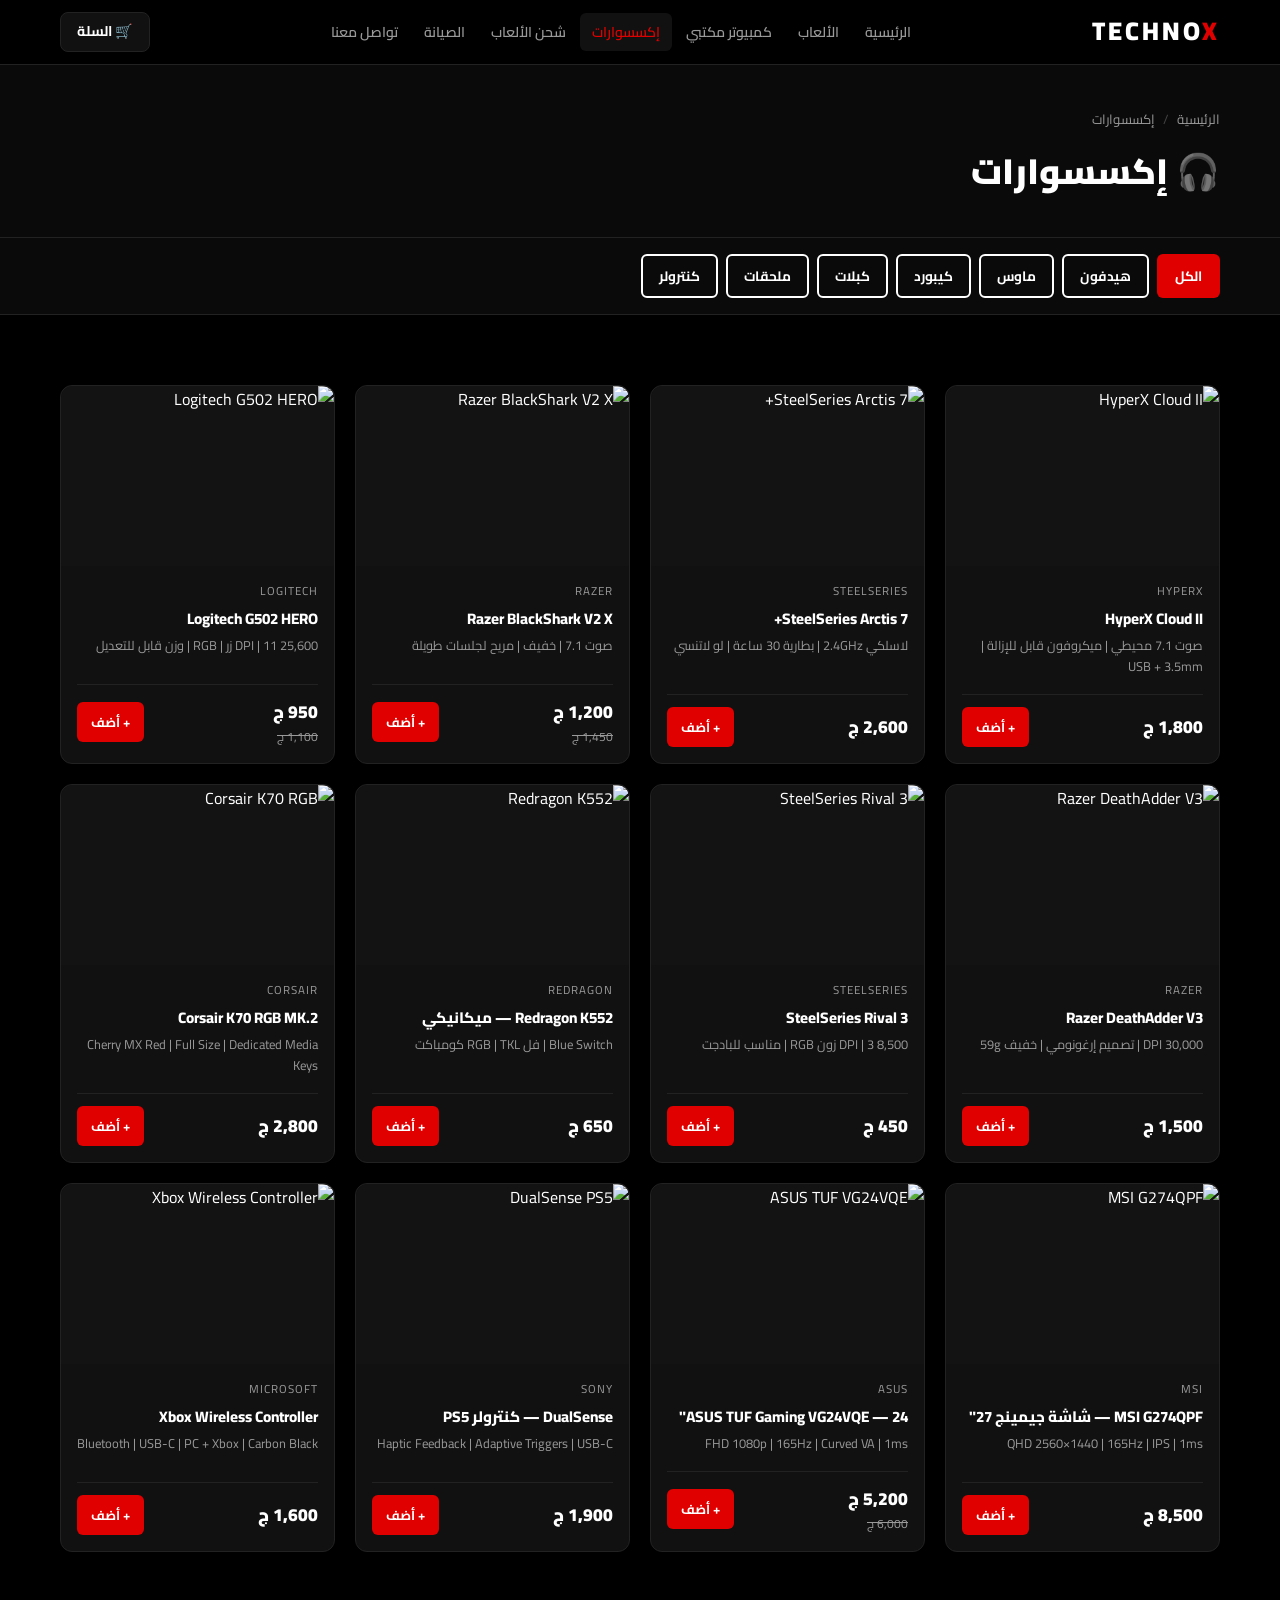
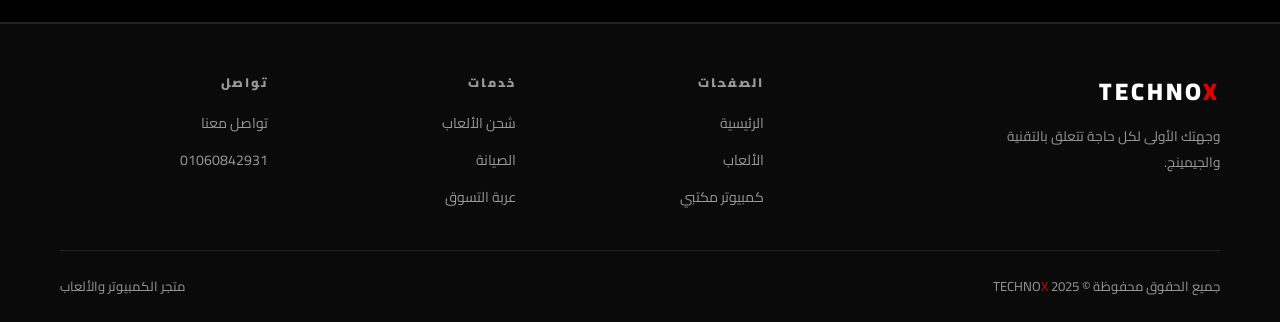
==== accessories.html @ 7b94ee94 "v3" ====
<!DOCTYPE html>
<html lang="ar" dir="rtl">
<head>
  <meta charset="UTF-8" />
  <meta name="viewport" content="width=device-width, initial-scale=1.0" />
  <title>TechnoX | إكسسوارات</title>
  <link href="https://fonts.googleapis.com/css2?family=Cairo:wght@400;600;700;900&display=swap" rel="stylesheet" />
  <link rel="stylesheet" href="css/style.css" />
</head>
<body>

<nav class="navbar">
  <div class="container nav-inner">
    <a href="index.html" class="logo">TECHNO<span class="x">X</span></a>
    <ul class="nav-links">
      <li><a href="index.html">الرئيسية</a></li>
      <li><a href="games.html">الألعاب</a></li>
      <li><a href="desktops.html">كمبيوتر مكتبي</a></li>
      <li><a href="accessories.html" class="active">إكسسوارات</a></li>
      <li><a href="game-topup.html">شحن الألعاب</a></li>
      <li><a href="services.html">الصيانة</a></li>
      <li><a href="contact.html">تواصل معنا</a></li>
    </ul>
    <div class="nav-right">
      <a href="cart.html" class="nav-cart">🛒 السلة<span class="cart-badge">0</span></a>
    </div>
  </div>
</nav>

<main>
  <div class="page-header">
    <div class="container">
      <div class="breadcrumb"><a href="index.html">الرئيسية</a><span class="sep">/</span><span>إكسسوارات</span></div>
      <h1 class="page-title">🎧 إكسسوارات</h1>
    </div>
  </div>

  <div style="background:var(--dark);border-bottom:1px solid var(--border);padding:16px 0">
    <div class="container" style="display:flex;gap:8px;flex-wrap:wrap">
      <button class="btn btn-red btn-sm filter-btn" onclick="filterAcc('all',this)">الكل</button>
      <button class="btn btn-outline btn-sm filter-btn" onclick="filterAcc('headset',this)">هيدفون</button>
      <button class="btn btn-outline btn-sm filter-btn" onclick="filterAcc('mouse',this)">ماوس</button>
      <button class="btn btn-outline btn-sm filter-btn" onclick="filterAcc('keyboard',this)">كيبورد</button>
            <button class="btn btn-outline btn-sm filter-btn" onclick="filterAcc('cables',this)">كبلات</button>
                  <button class="btn btn-outline btn-sm filter-btn" onclick="filterAcc('extensions',this)">ملحقات</button>
      <button class="btn btn-outline btn-sm filter-btn" onclick="filterAcc('controller',this)">كنترولر</button>
    </div>
  </div>

  <section class="section">
    <div class="container">
      <div class="products-grid" id="accGrid">

        <!-- ══ هيدفون ══ -->
        <div class="product-card" data-cat="headset">
          <div class="product-thumb">
            <img src="https://images.unsplash.com/photo-1618366712010-f4ae9c647dcb?w=640&q=80&fit=crop&crop=center"
                 alt="HyperX Cloud II" loading="lazy" />
          </div>
          <div class="product-body">
            <div class="product-brand">HyperX</div>
            <div class="product-name">HyperX Cloud II</div>
            <div class="product-specs">صوت 7.1 محيطي | ميكروفون قابل للإزالة | USB + 3.5mm</div>
            <div class="product-footer">
              <div><div class="product-price">1,800 ج</div></div>
              <button class="btn-add" onclick="addToCart('hx-cloud2','HyperX Cloud II',1800,'🎧')">+ أضف</button>
            </div>
          </div>
        </div>

        <div class="product-card" data-cat="headset">
          <div class="product-thumb">
            <img src="https://images.unsplash.com/photo-1583394838336-acd977736f90?w=640&q=80&fit=crop&crop=center"
                 alt="SteelSeries Arctis 7+" loading="lazy" />
          </div>
          <div class="product-body">
            <div class="product-brand">SteelSeries</div>
            <div class="product-name">SteelSeries Arctis 7+</div>
            <div class="product-specs">لاسلكي 2.4GHz | بطارية 30 ساعة | لو لاتنسي</div>
            <div class="product-footer">
              <div><div class="product-price">2,600 ج</div></div>
              <button class="btn-add" onclick="addToCart('arctis7','Arctis 7+',2600,'🎧')">+ أضف</button>
            </div>
          </div>
        </div>

        <div class="product-card" data-cat="headset">
          <div class="product-thumb">
            <img src="https://images.unsplash.com/photo-1524678714210-9917a6c619c2?w=640&q=80&fit=crop&crop=center"
                 alt="Razer BlackShark V2 X" loading="lazy" />
          </div>
          <div class="product-body">
            <div class="product-brand">Razer</div>
            <div class="product-name">Razer BlackShark V2 X</div>
            <div class="product-specs">صوت 7.1 | خفيف | مريح لجلسات طويلة</div>
            <div class="product-footer">
              <div><div class="product-price">1,200 ج</div><div class="product-old">1,450 ج</div></div>
              <button class="btn-add" onclick="addToCart('blackshark','BlackShark V2 X',1200,'🎧')">+ أضف</button>
            </div>
          </div>
        </div>

        <!-- ══ ماوس ══ -->
        <div class="product-card" data-cat="mouse">
          <div class="product-thumb">
            <img src="https://images.unsplash.com/photo-1527864550417-7fd91fc51a46?w=640&q=80&fit=crop&crop=center"
                 alt="Logitech G502 HERO" loading="lazy" />
          </div>
          <div class="product-body">
            <div class="product-brand">Logitech</div>
            <div class="product-name">Logitech G502 HERO</div>
            <div class="product-specs">25,600 DPI | 11 زر | RGB | وزن قابل للتعديل</div>
            <div class="product-footer">
              <div><div class="product-price">950 ج</div><div class="product-old">1,100 ج</div></div>
              <button class="btn-add" onclick="addToCart('g502','Logitech G502 HERO',950,'🖱️')">+ أضف</button>
            </div>
          </div>
        </div>

        <div class="product-card" data-cat="mouse">
          <div class="product-thumb">
            <img src="https://images.unsplash.com/photo-1615663245857-ac93bb7c39e7?w=640&q=80&fit=crop&crop=center"
                 alt="Razer DeathAdder V3" loading="lazy" />
          </div>
          <div class="product-body">
            <div class="product-brand">Razer</div>
            <div class="product-name">Razer DeathAdder V3</div>
            <div class="product-specs">30,000 DPI | تصميم إرغونومي | خفيف 59g</div>
            <div class="product-footer">
              <div><div class="product-price">1,500 ج</div></div>
              <button class="btn-add" onclick="addToCart('deathadder','DeathAdder V3',1500,'🖱️')">+ أضف</button>
            </div>
          </div>
        </div>

        <div class="product-card" data-cat="mouse">
          <div class="product-thumb">
            <img src="https://images.unsplash.com/photo-1605822030271-fd09e81de9e6?w=640&q=80&fit=crop&crop=center"
                 alt="SteelSeries Rival 3" loading="lazy" />
          </div>
          <div class="product-body">
            <div class="product-brand">SteelSeries</div>
            <div class="product-name">SteelSeries Rival 3</div>
            <div class="product-specs">8,500 DPI | 3 زون RGB | مناسب للبادجت</div>
            <div class="product-footer">
              <div><div class="product-price">450 ج</div></div>
              <button class="btn-add" onclick="addToCart('rival3','Rival 3',450,'🖱️')">+ أضف</button>
            </div>
          </div>
        </div>

        <!-- ══ كيبورد ══ -->
        <div class="product-card" data-cat="keyboard">
          <div class="product-thumb">
            <img src="https://images.unsplash.com/photo-1595225476474-87563907ef90?w=640&q=80&fit=crop&crop=center"
                 alt="Redragon K552" loading="lazy" />
          </div>
          <div class="product-body">
            <div class="product-brand">Redragon</div>
            <div class="product-name">Redragon K552 — ميكانيكي</div>
            <div class="product-specs">Blue Switch | فل RGB | TKL كومباكت</div>
            <div class="product-footer">
              <div><div class="product-price">650 ج</div></div>
              <button class="btn-add" onclick="addToCart('k552','Redragon K552',650,'⌨️')">+ أضف</button>
            </div>
          </div>
        </div>

        <div class="product-card" data-cat="keyboard">
          <div class="product-thumb">
            <img src="https://images.unsplash.com/photo-1561154464-82e9adf32764?w=640&q=80&fit=crop&crop=center"
                 alt="Corsair K70 RGB" loading="lazy" />
          </div>
          <div class="product-body">
            <div class="product-brand">Corsair</div>
            <div class="product-name">Corsair K70 RGB MK.2</div>
            <div class="product-specs">Cherry MX Red | Full Size | Dedicated Media Keys</div>
            <div class="product-footer">
              <div><div class="product-price">2,800 ج</div></div>
              <button class="btn-add" onclick="addToCart('k70','Corsair K70 RGB',2800,'⌨️')">+ أضف</button>
            </div>
          </div>
        </div>

        <!-- ══ شاشة ══ -->
        <div class="product-card" data-cat="monitor">
          <div class="product-thumb">
            <img src="https://images.unsplash.com/photo-1527443224154-c4a3942d3acf?w=640&q=80&fit=crop&crop=center"
                 alt="MSI G274QPF" loading="lazy" />
          </div>
          <div class="product-body">
            <div class="product-brand">MSI</div>
            <div class="product-name">MSI G274QPF — شاشة جيمينج 27"</div>
            <div class="product-specs">QHD 2560×1440 | 165Hz | IPS | 1ms</div>
            <div class="product-footer">
              <div><div class="product-price">8,500 ج</div></div>
              <button class="btn-add" onclick="addToCart('msi-g274','MSI G274QPF',8500,'🖥️')">+ أضف</button>
            </div>
          </div>
        </div>

        <div class="product-card" data-cat="monitor">
          <div class="product-thumb">
            <img src="https://images.unsplash.com/photo-1578020190125-f4f7c18bc9cb?w=640&q=80&fit=crop&crop=center"
                 alt="ASUS TUF VG24VQE" loading="lazy" />
          </div>
          <div class="product-body">
            <div class="product-brand">ASUS</div>
            <div class="product-name">ASUS TUF Gaming VG24VQE — 24"</div>
            <div class="product-specs">FHD 1080p | 165Hz | Curved VA | 1ms</div>
            <div class="product-footer">
              <div><div class="product-price">5,200 ج</div><div class="product-old">6,000 ج</div></div>
              <button class="btn-add" onclick="addToCart('asus-vg24','ASUS TUF VG24VQE',5200,'🖥️')">+ أضف</button>
            </div>
          </div>
        </div>

        <!-- ══ كنترولر ══ -->
        <div class="product-card" data-cat="controller">
          <div class="product-thumb">
            <img src="https://images.unsplash.com/photo-1606813907291-d86efa9b94db?w=640&q=80&fit=crop&crop=center"
                 alt="DualSense PS5" loading="lazy" />
          </div>
          <div class="product-body">
            <div class="product-brand">Sony</div>
            <div class="product-name">DualSense — كنترولر PS5</div>
            <div class="product-specs">Haptic Feedback | Adaptive Triggers | USB-C</div>
            <div class="product-footer">
              <div><div class="product-price">1,900 ج</div></div>
              <button class="btn-add" onclick="addToCart('dualsense','DualSense PS5',1900,'🎮')">+ أضف</button>
            </div>
          </div>
        </div>

        <div class="product-card" data-cat="controller">
          <div class="product-thumb">
            <img src="https://images.unsplash.com/photo-1612287230202-1ff1d85d1bdf?w=640&q=80&fit=crop&crop=center"
                 alt="Xbox Wireless Controller" loading="lazy" />
          </div>
          <div class="product-body">
            <div class="product-brand">Microsoft</div>
            <div class="product-name">Xbox Wireless Controller</div>
            <div class="product-specs">Bluetooth | USB-C | PC + Xbox | Carbon Black</div>
            <div class="product-footer">
              <div><div class="product-price">1,600 ج</div></div>
              <button class="btn-add" onclick="addToCart('xbox-ctrl','Xbox Wireless Controller',1600,'🕹️')">+ أضف</button>
            </div>
          </div>
        </div>

      </div>
    </div>
  </section>
</main>

<footer>
  <div class="container">
    <div class="footer-grid">
      <div><div class="footer-logo">TECHNO<span class="x">X</span></div><p class="footer-desc">وجهتك الأولى لكل حاجة تتعلق بالتقنية والجيمينج.</p></div>
      <div><div class="footer-heading">الصفحات</div><ul class="footer-links"><li><a href="index.html">الرئيسية</a></li><li><a href="games.html">الألعاب</a></li><li><a href="desktops.html">كمبيوتر مكتبي</a></li></ul></div>
      <div><div class="footer-heading">خدمات</div><ul class="footer-links"><li><a href="game-topup.html">شحن الألعاب</a></li><li><a href="services.html">الصيانة</a></li><li><a href="cart.html">عربة التسوق</a></li></ul></div>
      <div><div class="footer-heading">تواصل</div><ul class="footer-links"><li><a href="contact.html">تواصل معنا</a></li><li><a href="tel:01060842931">01060842931</a></li></ul></div>
    </div>
    <div class="footer-bottom"><span>جميع الحقوق محفوظة &copy; 2025 TECHNO<span class="x">X</span></span><span>متجر الكمبيوتر والألعاب</span></div>
  </div>
</footer>

<script src="js/cart.js"></script>
<script>
function filterAcc(cat, btn) {
  document.querySelectorAll('.filter-btn').forEach(b => { b.classList.remove('btn-red'); b.classList.add('btn-outline'); });
  btn.classList.remove('btn-outline'); btn.classList.add('btn-red');
  document.querySelectorAll('#accGrid .product-card').forEach(card => {
    card.style.display = (cat === 'all' || card.dataset.cat === cat) ? '' : 'none';
  });
}
</script>
</body>
</html>
---- css/style.css ----
/* =====================================================
   TechnoX — Shared Stylesheet
===================================================== */

*, *::before, *::after { box-sizing: border-box; margin: 0; padding: 0; }

:root {
  --black:     #000000;
  --dark:      #0a0a0a;
  --card:      #111111;
  --card2:     #161616;
  --border:    #222222;
  --white:     #ffffff;
  --gray:      #999999;
  --light:     #cccccc;
  --red:       #e00000;
  --red-dark:  #3a0000;
  --red-hover: #ff1a1a;
}

html { scroll-behavior: smooth; }

body {
  background: var(--black);
  color: var(--white);
  font-family: 'Cairo', sans-serif;
  font-size: 16px;
  line-height: 1.7;
  min-height: 100vh;
  display: flex;
  flex-direction: column;
}

a { color: inherit; text-decoration: none; transition: color .2s; }
ul { list-style: none; }
img { max-width: 100%; display: block; }
main { flex: 1; }

/* ── Layout ── */
.container   { max-width: 1200px; margin: 0 auto; padding: 0 20px; }
.section     { padding: 70px 0; border-bottom: 1px solid var(--border); }
.section-title { font-size: 2rem; font-weight: 900; margin-bottom: 8px; }
.section-sub   { color: var(--gray); font-size: .95rem; margin-bottom: 40px; }
.red  { color: var(--red); }
.gray { color: var(--gray); }

/* ── Buttons ── */
.btn {
  display: inline-flex; align-items: center; gap: 8px;
  padding: 11px 26px; border-radius: 6px;
  font-family: 'Cairo', sans-serif; font-size: .95rem; font-weight: 700;
  cursor: pointer; border: 2px solid transparent; transition: all .2s;
}
.btn-red     { background: var(--red); color: var(--white); }
.btn-red:hover { background: var(--red-hover); }
.btn-outline { background: transparent; color: var(--white); border-color: var(--white); }
.btn-outline:hover { background: var(--white); color: var(--black); }
.btn-ghost   { background: transparent; color: var(--red); border-color: var(--red); }
.btn-ghost:hover { background: var(--red-dark); }
.btn-sm      { padding: 7px 16px; font-size: .85rem; }
.btn-block   { width: 100%; justify-content: center; }

/* ══════════════════════════════
   NAVBAR
══════════════════════════════ */
.navbar {
  position: sticky; top: 0; z-index: 200;
  background: rgba(0,0,0,.97);
  border-bottom: 1px solid var(--border);
  backdrop-filter: blur(12px);
}
.nav-inner {
  display: flex; align-items: center;
  justify-content: space-between; height: 64px;
}
.logo { font-size: 1.6rem; font-weight: 900; letter-spacing: 3px; text-transform: uppercase; }
.logo .x { color: var(--red); }

.nav-links { display: flex; gap: 2px; }
.nav-links a {
  color: var(--gray); font-weight: 600; font-size: .88rem;
  padding: 6px 12px; border-radius: 6px; transition: all .2s; white-space: nowrap;
}
.nav-links a:hover { color: var(--white); background: var(--card); }
.nav-links a.active { color: var(--red); background: var(--card); }

/* Cart icon */
.nav-cart {
  position: relative; display: flex; align-items: center; gap: 6px;
  background: var(--card); border: 1px solid var(--border);
  color: var(--white); padding: 7px 16px; border-radius: 8px;
  font-family: 'Cairo', sans-serif; font-weight: 700; font-size: .88rem;
  cursor: pointer; transition: border-color .2s; flex-shrink: 0;
}
.nav-cart:hover { border-color: var(--red); color: var(--red); }
.cart-badge {
  position: absolute; top: -8px; left: -8px;
  background: var(--red); color: var(--white);
  font-size: .65rem; font-weight: 900;
  width: 20px; height: 20px; border-radius: 50%;
  display: none; align-items: center; justify-content: center;
}
.nav-right { display: flex; align-items: center; gap: 10px; }

/* ══════════════════════════════
   HERO (index only)
══════════════════════════════ */
.hero {
  padding: 80px 0 60px;
  border-bottom: 1px solid var(--border);
  position: relative; overflow: hidden;
}
.hero::before {
  content: '';
  position: absolute; inset: 0;
  background: radial-gradient(ellipse 60% 80% at 80% 50%, rgba(224,0,0,.08) 0%, transparent 65%);
  pointer-events: none;
}
.hero-inner {
  display: flex; align-items: center;
  gap: 48px; position: relative;
}
.hero-content { flex: 1; min-width: 0; }
.hero-visual {
  flex: 0 0 440px; max-width: 440px;
  border-radius: 16px; overflow: hidden;
  border: 1px solid var(--border);
  box-shadow: 0 0 60px rgba(224,0,0,.15);
  position: relative;
}
.hero-visual img {
  width: 100%; height: 280px;
  object-fit: cover; display: block;
}
.hero-visual::after {
  content: '';
  position: absolute; inset: 0;
  background: linear-gradient(135deg, rgba(224,0,0,.1) 0%, transparent 60%);
  pointer-events: none;
}
@media(max-width:900px){
  .hero-inner { flex-direction: column; }
  .hero-visual { flex: none; max-width: 100%; width: 100%; }
}
.hero-badge {
  display: inline-flex; align-items: center; gap: 8px;
  background: var(--red-dark); border: 1px solid var(--red);
  color: var(--red); font-size: .82rem; font-weight: 800;
  padding: 5px 14px; border-radius: 50px; margin-bottom: 24px;
}
.hero-title {
  font-size: 3.4rem; font-weight: 900; line-height: 1.15;
  margin-bottom: 20px; letter-spacing: -1px;
}
.hero-desc {
  color: var(--light); font-size: 1.05rem;
  margin-bottom: 32px; max-width: 500px;
}
.hero-btns { display: flex; flex-wrap: wrap; gap: 12px; }
.hero-stats {
  display: flex; flex-wrap: wrap;
  margin-top: 52px; padding-top: 36px;
  border-top: 1px solid var(--border);
}
.stat { padding-left: 36px; margin-left: 36px; border-left: 1px solid var(--border); }
.stat:first-child { padding-left: 0; margin-left: 0; border-left: none; }
.stat-num   { font-size: 2.2rem; font-weight: 900; color: var(--red); line-height: 1; }
.stat-label { font-size: .78rem; color: var(--gray); margin-top: 4px; }

/* ══════════════════════════════
   PAGE HEADER (inner pages)
══════════════════════════════ */
.page-header {
  padding: 44px 0 36px;
  border-bottom: 1px solid var(--border);
  background: var(--dark);
}
.breadcrumb { display: flex; align-items: center; gap: 8px; font-size: .83rem; color: var(--gray); margin-bottom: 10px; }
.breadcrumb a:hover { color: var(--white); }
.breadcrumb .sep { color: #444; }
.page-title { font-size: 2.2rem; font-weight: 900; }
.page-header-row { display: flex; align-items: flex-end; justify-content: space-between; flex-wrap: wrap; gap: 12px; }

/* ══════════════════════════════
   CATEGORIES GRID (index)
══════════════════════════════ */
.cat-grid {
  display: grid;
  grid-template-columns: repeat(3, 1fr);
  gap: 16px;
}
.cat-card {
  background: var(--card); border: 1px solid var(--border);
  border-radius: 12px; padding: 24px 12px; text-align: center;
  display: flex; flex-direction: column; align-items: center; gap: 10px;
  transition: border-color .2s, transform .2s, background .2s;
}
.cat-card:hover { border-color: var(--red); transform: translateY(-3px); background: var(--card2); }
.cat-icon  { font-size: 2.2rem; }
.cat-name  { font-weight: 800; font-size: .9rem; }
.cat-count { font-size: .75rem; color: var(--gray); }

/* ══════════════════════════════
   PRODUCTS GRID
══════════════════════════════ */
.products-grid {
  display: grid;
  grid-template-columns: repeat(auto-fill, minmax(240px, 1fr));
  gap: 20px;
}
.product-card {
  background: var(--card); border: 1px solid var(--border);
  border-radius: 12px; overflow: hidden;
  display: flex; flex-direction: column;
  transition: border-color .2s, transform .2s;
}
.product-card:hover { border-color: #444; transform: translateY(-3px); }
.product-thumb {
  width: 100%; height: 180px;
  background: #131313; overflow: hidden;
  border-radius: 12px 12px 0 0;
}
.product-thumb img {
  width: 100%; height: 100%;
  object-fit: cover; display: block;
  transition: transform .35s ease;
}
.product-card:hover .product-thumb img { transform: scale(1.07); }
.product-body  { padding: 16px; display: flex; flex-direction: column; flex: 1; gap: 6px; }
.product-brand { font-size: .72rem; color: var(--gray); text-transform: uppercase; letter-spacing: 1px; }
.product-name  { font-weight: 800; font-size: .95rem; line-height: 1.4; }
.product-specs { font-size: .8rem; color: var(--gray); line-height: 1.6; flex: 1; }
.product-footer {
  display: flex; align-items: center; justify-content: space-between;
  margin-top: 12px; padding-top: 12px; border-top: 1px solid var(--border);
  gap: 8px;
}
.product-price { font-size: 1.1rem; font-weight: 900; }
.product-old   { font-size: .75rem; color: var(--gray); text-decoration: line-through; }
.badge { display: inline-block; font-size: .7rem; font-weight: 700; padding: 3px 10px; border-radius: 50px; }
.badge-in  { background:#0a2a0a; color:#4caf50; border:1px solid #1a4a1a; }
.badge-out { background:#2a0a0a; color:#f44336; border:1px solid #4a1a1a; }
.btn-add {
  background: var(--red); color: var(--white); border: none;
  padding: 8px 14px; border-radius: 6px;
  font-family: 'Cairo', sans-serif; font-weight: 700; font-size: .82rem;
  cursor: pointer; white-space: nowrap; transition: background .2s; flex-shrink: 0;
}
.btn-add:hover { background: var(--red-hover); }

/* ══════════════════════════════
   GAME TOP-UP
══════════════════════════════ */
.topup-grid { display: grid; grid-template-columns: repeat(auto-fill, minmax(230px, 1fr)); gap: 20px; }
.topup-card {
  background: var(--card); border: 1px solid var(--border);
  border-radius: 12px; padding: 26px 20px;
  display: flex; flex-direction: column; gap: 14px;
  transition: border-color .2s, transform .2s;
}
.topup-card:hover { border-color: var(--red); transform: translateY(-3px); }
.topup-logo { font-size: 2.6rem; line-height: 1; }
.topup-name { font-size: 1.1rem; font-weight: 900; }
.topup-desc { font-size: .83rem; color: var(--gray); flex: 1; }
.topup-chips { display: flex; flex-wrap: wrap; gap: 8px; }
.chip {
  background: #1a1a1a; border: 1px solid var(--border);
  border-radius: 6px; padding: 4px 12px;
  font-size: .8rem; font-weight: 700; cursor: pointer;
  transition: all .2s;
}
.chip:hover { border-color: var(--red); background: var(--red-dark); color: var(--red); }

/* ══════════════════════════════
   SERVICES
══════════════════════════════ */
.services-grid { display: grid; grid-template-columns: repeat(auto-fill, minmax(280px, 1fr)); gap: 20px; }
.service-card {
  background: var(--card); border: 1px solid var(--border);
  border-radius: 12px; padding: 28px;
  transition: border-color .2s, transform .2s;
}
.service-card:hover { border-color: #444; transform: translateY(-2px); }
.service-icon  { font-size: 2.2rem; margin-bottom: 16px; }
.service-name  { font-size: 1.1rem; font-weight: 900; margin-bottom: 8px; }
.service-desc  { font-size: .85rem; color: var(--gray); margin-bottom: 18px; line-height: 1.7; }
.service-meta  { display: flex; align-items: center; justify-content: space-between; }
.service-price { font-weight: 800; }
.service-dur   {
  background: #1a1a1a; border: 1px solid var(--border);
  color: var(--gray); font-size: .75rem; padding: 3px 10px; border-radius: 4px;
}

/* ══════════════════════════════
   CART PAGE
══════════════════════════════ */
.cart-layout { display: grid; grid-template-columns: 1fr 340px; gap: 28px; align-items: start; }
@media(max-width:900px) { .cart-layout { grid-template-columns: 1fr; } }

.cart-items { display: flex; flex-direction: column; gap: 12px; }
.cart-item {
  background: var(--card); border: 1px solid var(--border);
  border-radius: 12px; padding: 18px 20px;
  display: flex; align-items: center; gap: 16px;
}
.cart-item-emoji { font-size: 2.8rem; flex-shrink: 0; width: 60px; text-align: center; }
.cart-item-info  { flex: 1; min-width: 0; }
.cart-item-name  { font-weight: 800; font-size: .95rem; margin-bottom: 4px; }
.cart-item-price { color: var(--gray); font-size: .85rem; }
.cart-item-ctrl  { display: flex; align-items: center; gap: 8px; flex-shrink: 0; }
.qty-btn {
  background: #1a1a1a; border: 1px solid var(--border);
  color: var(--white); width: 32px; height: 32px;
  border-radius: 6px; font-size: 1rem; font-weight: 700;
  cursor: pointer; display: flex; align-items: center; justify-content: center;
  transition: border-color .2s;
}
.qty-btn:hover { border-color: var(--red); }
.qty-num { font-weight: 800; min-width: 24px; text-align: center; }
.cart-item-total { font-weight: 900; font-size: 1rem; flex-shrink: 0; min-width: 70px; text-align: left; }
.btn-remove {
  background: none; border: none; color: var(--gray);
  cursor: pointer; font-size: 1.2rem; padding: 4px; transition: color .2s;
}
.btn-remove:hover { color: var(--red); }

.cart-empty {
  text-align: center; padding: 80px 20px;
  color: var(--gray);
}
.cart-empty .empty-icon { font-size: 5rem; margin-bottom: 20px; }
.cart-empty h2 { font-size: 1.5rem; font-weight: 800; color: var(--white); margin-bottom: 10px; }

.cart-summary {
  background: var(--card); border: 1px solid var(--border);
  border-radius: 14px; padding: 28px; position: sticky; top: 80px;
}
.summary-title { font-size: 1.2rem; font-weight: 900; margin-bottom: 20px; padding-bottom: 16px; border-bottom: 1px solid var(--border); }
.summary-row { display: flex; justify-content: space-between; margin-bottom: 12px; font-size: .9rem; }
.summary-row.total { font-weight: 900; font-size: 1.1rem; padding-top: 14px; border-top: 1px solid var(--border); margin-top: 14px; }
.summary-row.total .val { color: var(--red); }

/* Checkout form inside cart */
.checkout-divider { margin: 24px 0; border: none; border-top: 1px solid var(--border); }

/* ══════════════════════════════
   FORM
══════════════════════════════ */
.form-box {
  background: var(--card); border: 1px solid var(--border);
  border-radius: 14px; padding: 36px;
  max-width: 680px; margin: 0 auto;
}
.form-box h3 { font-size: 1.4rem; font-weight: 900; margin-bottom: 26px; }
.form-row   { display: grid; grid-template-columns: 1fr 1fr; gap: 16px; }
.form-group { display: flex; flex-direction: column; gap: 7px; margin-bottom: 18px; }
.form-group label { font-size: .88rem; font-weight: 700; color: var(--light); }
.form-group input,
.form-group select,
.form-group textarea {
  background: var(--black); border: 1px solid var(--border);
  border-radius: 7px; color: var(--white);
  padding: 11px 14px; font-family: 'Cairo', sans-serif; font-size: .9rem;
  outline: none; width: 100%; transition: border-color .2s;
}
.form-group input:focus,
.form-group select:focus,
.form-group textarea:focus { border-color: var(--red); }
.form-group select option { background: var(--black); }
.form-group textarea { resize: vertical; min-height: 100px; }
.form-submit {
  width: 100%; background: var(--red); color: var(--white); border: none;
  border-radius: 8px; padding: 14px;
  font-family: 'Cairo', sans-serif; font-size: 1rem; font-weight: 800;
  cursor: pointer; transition: background .2s; margin-top: 4px;
}
.form-submit:hover { background: var(--red-hover); }

/* ══════════════════════════════
   CONTACT
══════════════════════════════ */
.contact-grid { display: grid; grid-template-columns: repeat(auto-fit, minmax(240px, 1fr)); gap: 20px; }
.contact-card {
  background: var(--card); border: 1px solid var(--border);
  border-radius: 12px; padding: 26px;
  display: flex; align-items: flex-start; gap: 16px;
  transition: border-color .2s;
}
.contact-card:hover { border-color: var(--red); }
.contact-icon  { font-size: 1.8rem; flex-shrink: 0; }
.contact-label { font-size: .72rem; color: var(--gray); margin-bottom: 5px; text-transform: uppercase; letter-spacing: 1px; }
.contact-value { font-weight: 700; font-size: 1rem; }
.social-row    { display: flex; flex-wrap: wrap; gap: 12px; margin-top: 32px; }
.social-btn {
  display: inline-flex; align-items: center; gap: 8px;
  background: var(--card); border: 1px solid var(--border);
  color: var(--white); padding: 10px 22px; border-radius: 8px;
  font-family: 'Cairo', sans-serif; font-weight: 700; font-size: .9rem;
  cursor: pointer; transition: border-color .2s, color .2s;
}
.social-btn:hover { border-color: var(--red); color: var(--red); }

/* ══════════════════════════════
   PROMO BANNERS
══════════════════════════════ */
.banners { display: grid; grid-template-columns: 1fr 1fr; gap: 20px; }
.banner {
  border-radius: 14px; padding: 36px 30px;
  border: 1px solid var(--border); background: var(--card);
  transition: border-color .2s;
}
.banner:hover { border-color: var(--red); }
.banner-icon  { font-size: 2.6rem; margin-bottom: 16px; }
.banner-title { font-size: 1.2rem; font-weight: 900; margin-bottom: 8px; }
.banner-desc  { font-size: .85rem; color: var(--gray); margin-bottom: 20px; line-height: 1.7; }
.banner-link  { color: var(--red); font-weight: 700; font-size: .9rem; }
.banner-link:hover { text-decoration: underline; }

/* ══════════════════════════════
   TOAST NOTIFICATION
══════════════════════════════ */
.toast {
  position: fixed; bottom: 28px; left: 50%; transform: translateX(-50%) translateY(30px);
  background: var(--card); border: 1px solid var(--border);
  color: var(--white); padding: 12px 24px; border-radius: 10px;
  font-family: 'Cairo', sans-serif; font-weight: 700; font-size: .9rem;
  opacity: 0; transition: all .3s; z-index: 9999; white-space: nowrap;
  box-shadow: 0 8px 32px rgba(0,0,0,.6);
}
.toast.show { opacity: 1; transform: translateX(-50%) translateY(0); }

/* ══════════════════════════════
   FOOTER
══════════════════════════════ */
footer {
  background: var(--dark); border-top: 1px solid var(--border);
  padding: 48px 0 24px; margin-top: auto;
}
.footer-grid {
  display: grid; grid-template-columns: 2fr 1fr 1fr 1fr;
  gap: 40px; margin-bottom: 40px;
}
.footer-logo  { font-size: 1.5rem; font-weight: 900; letter-spacing: 3px; margin-bottom: 12px; }
.footer-logo .x { color: var(--red); }
.footer-desc  { font-size: .85rem; color: var(--gray); line-height: 1.9; max-width: 260px; }
.footer-heading { font-size: .78rem; font-weight: 900; text-transform: uppercase; letter-spacing: 2px; color: var(--gray); margin-bottom: 16px; }
.footer-links { display: flex; flex-direction: column; gap: 10px; }
.footer-links a { font-size: .88rem; color: var(--gray); }
.footer-links a:hover { color: var(--white); }
.footer-bottom {
  display: flex; align-items: center; justify-content: space-between;
  padding-top: 24px; border-top: 1px solid var(--border);
  font-size: .82rem; color: var(--gray); flex-wrap: wrap; gap: 8px;
}
.footer-bottom .x { color: var(--red); }

/* ══════════════════════════════
   RESPONSIVE
══════════════════════════════ */
@media(max-width:1024px) { .footer-grid { grid-template-columns: 1fr 1fr; } }
@media(max-width:768px) {
  .hero-title { font-size: 2.2rem; }
  .nav-links  { display: none; }
  .footer-grid { grid-template-columns: 1fr; }
  .form-row   { grid-template-columns: 1fr; }
  .banners    { grid-template-columns: 1fr; }
  .cat-grid   { grid-template-columns: repeat(2, 1fr); }
  .stat { padding-left: 20px; margin-left: 20px; }
}
@media(max-width:480px) {
  .hero-title { font-size: 1.8rem; }
  .section-title { font-size: 1.5rem; }
  .cat-grid { grid-template-columns: repeat(2, 1fr); }
}
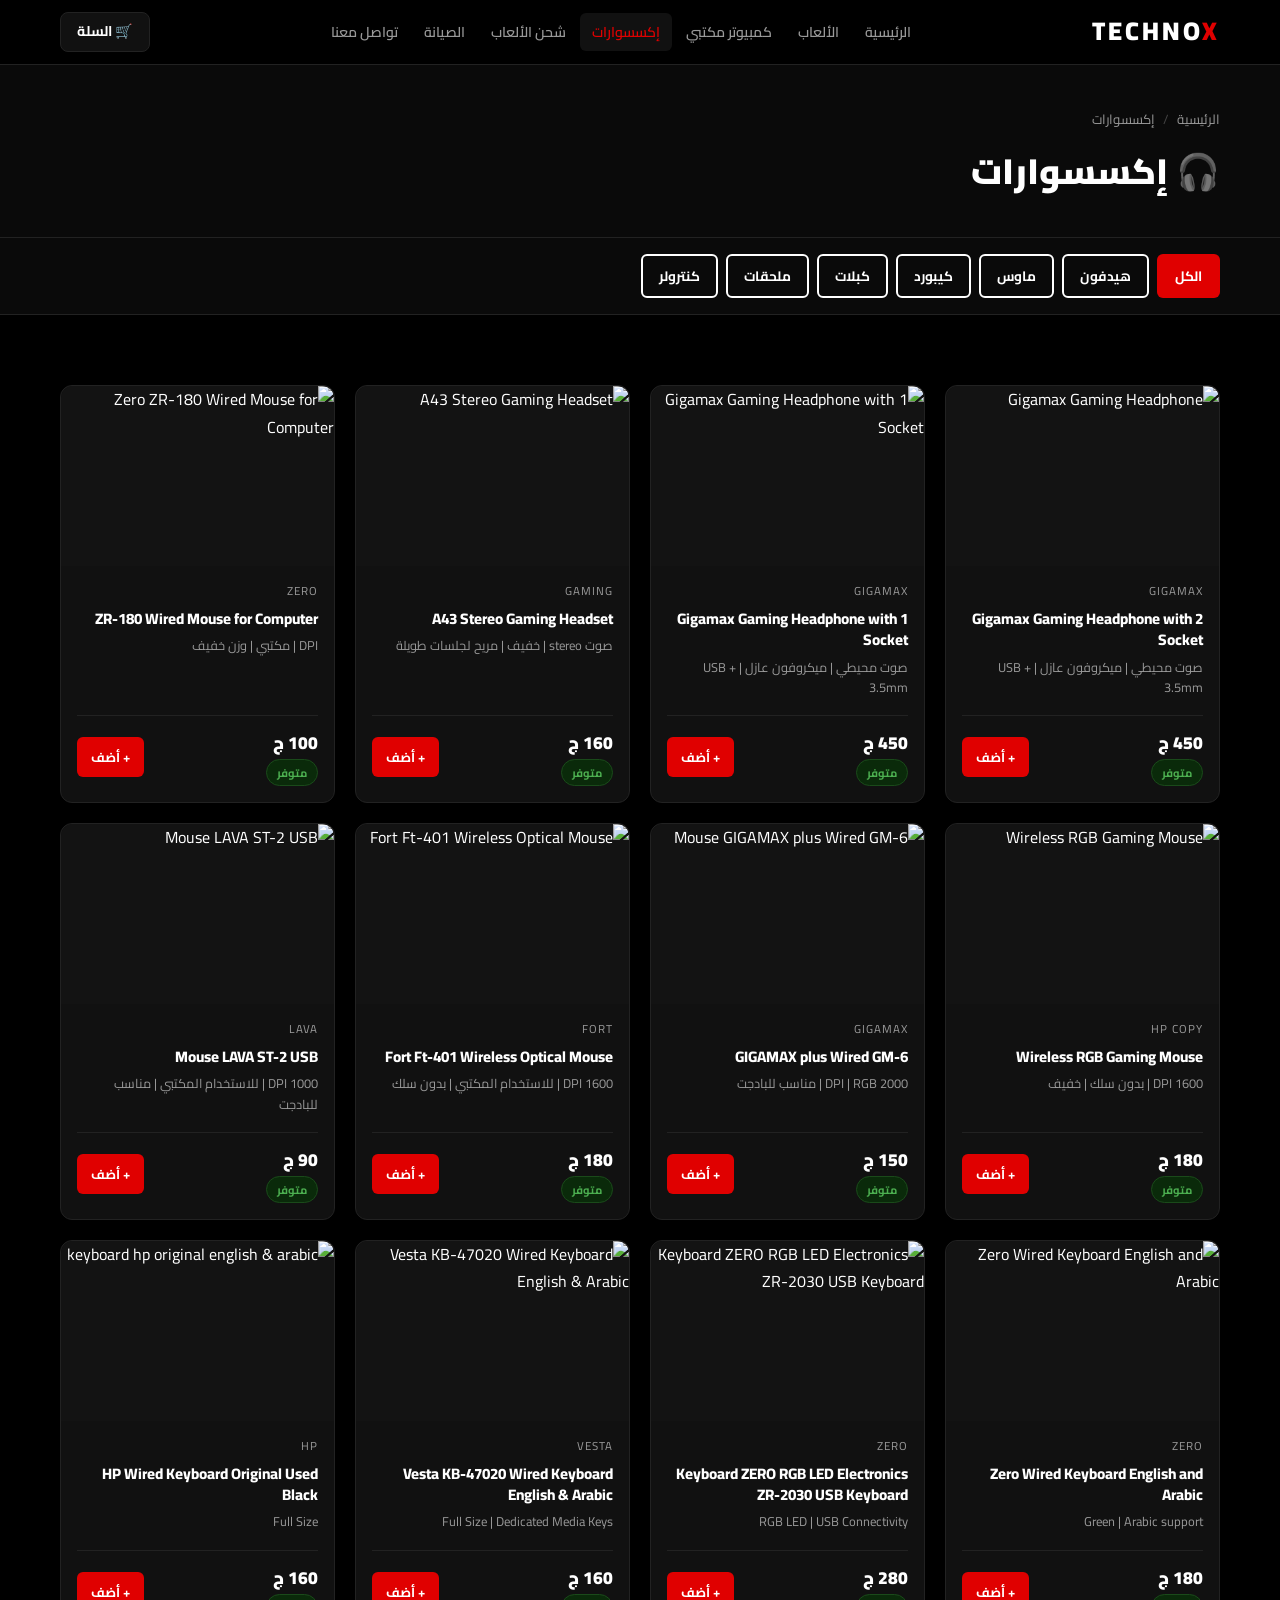
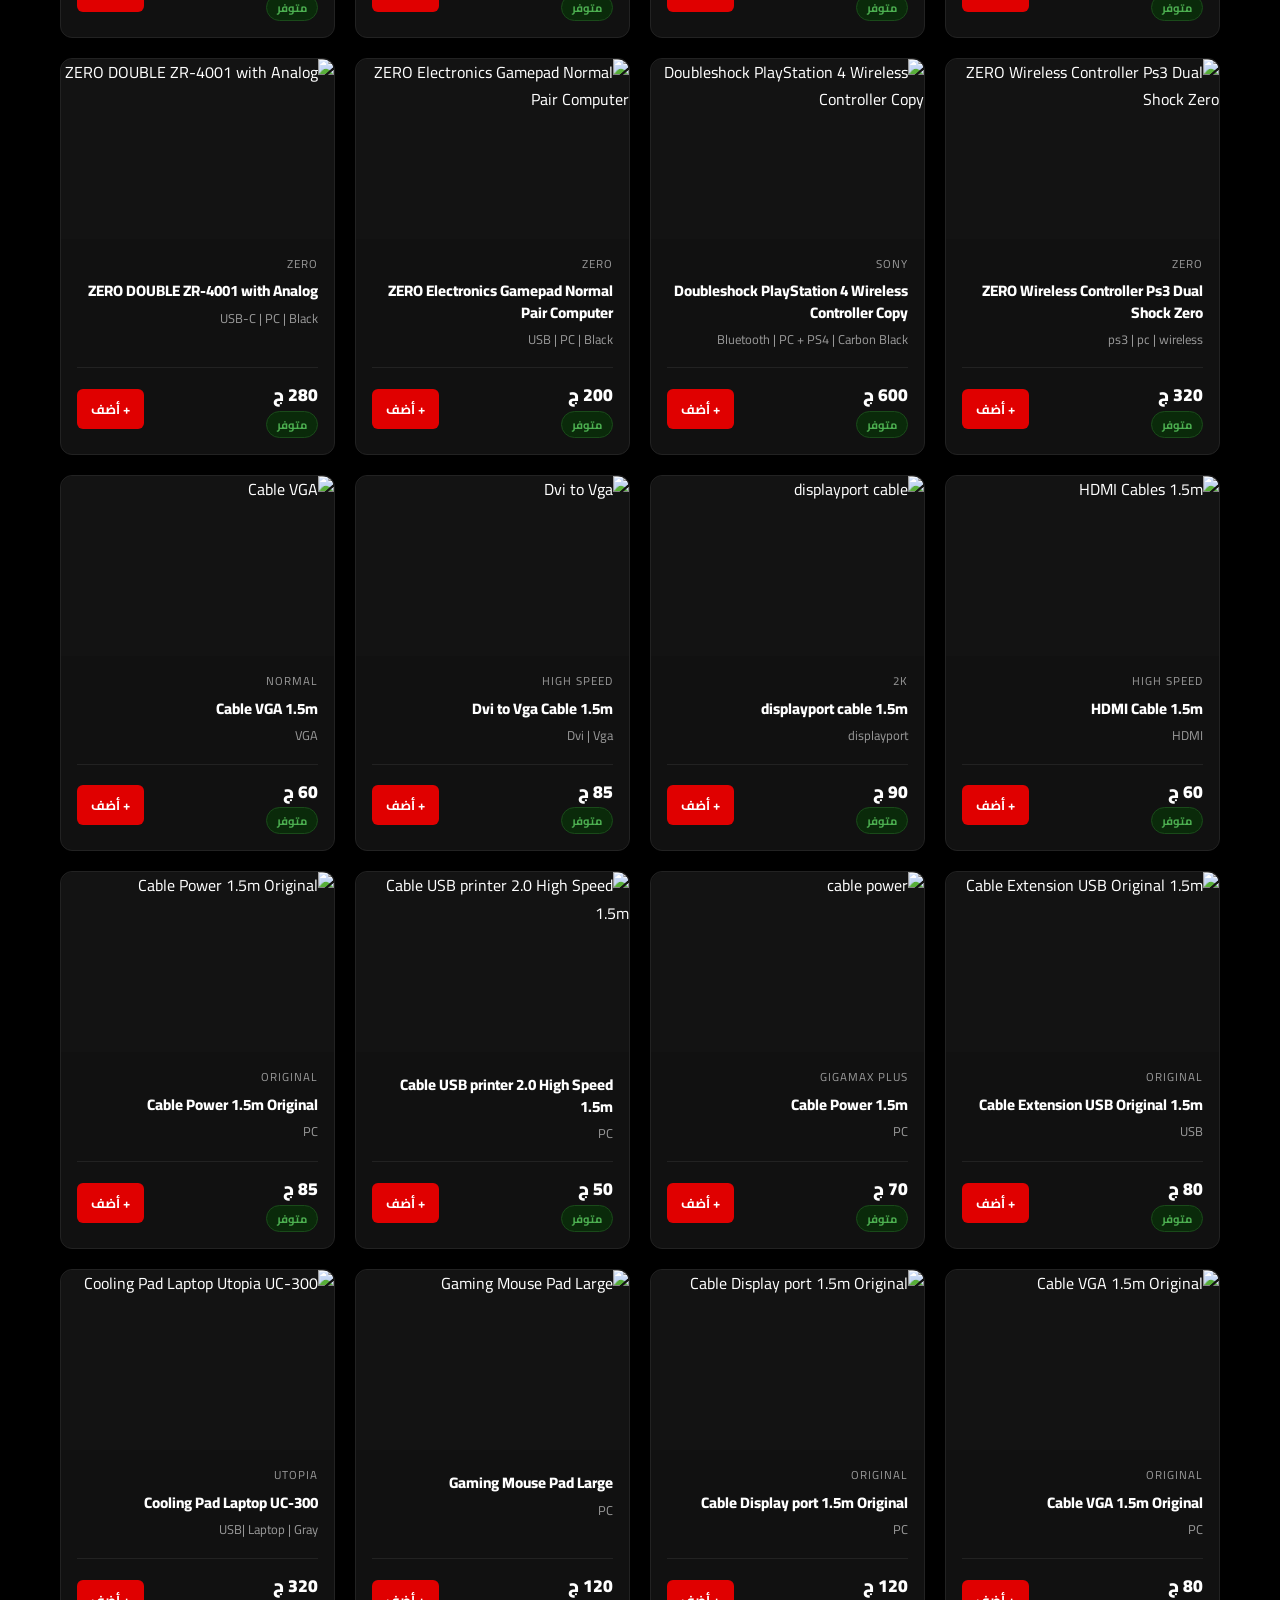
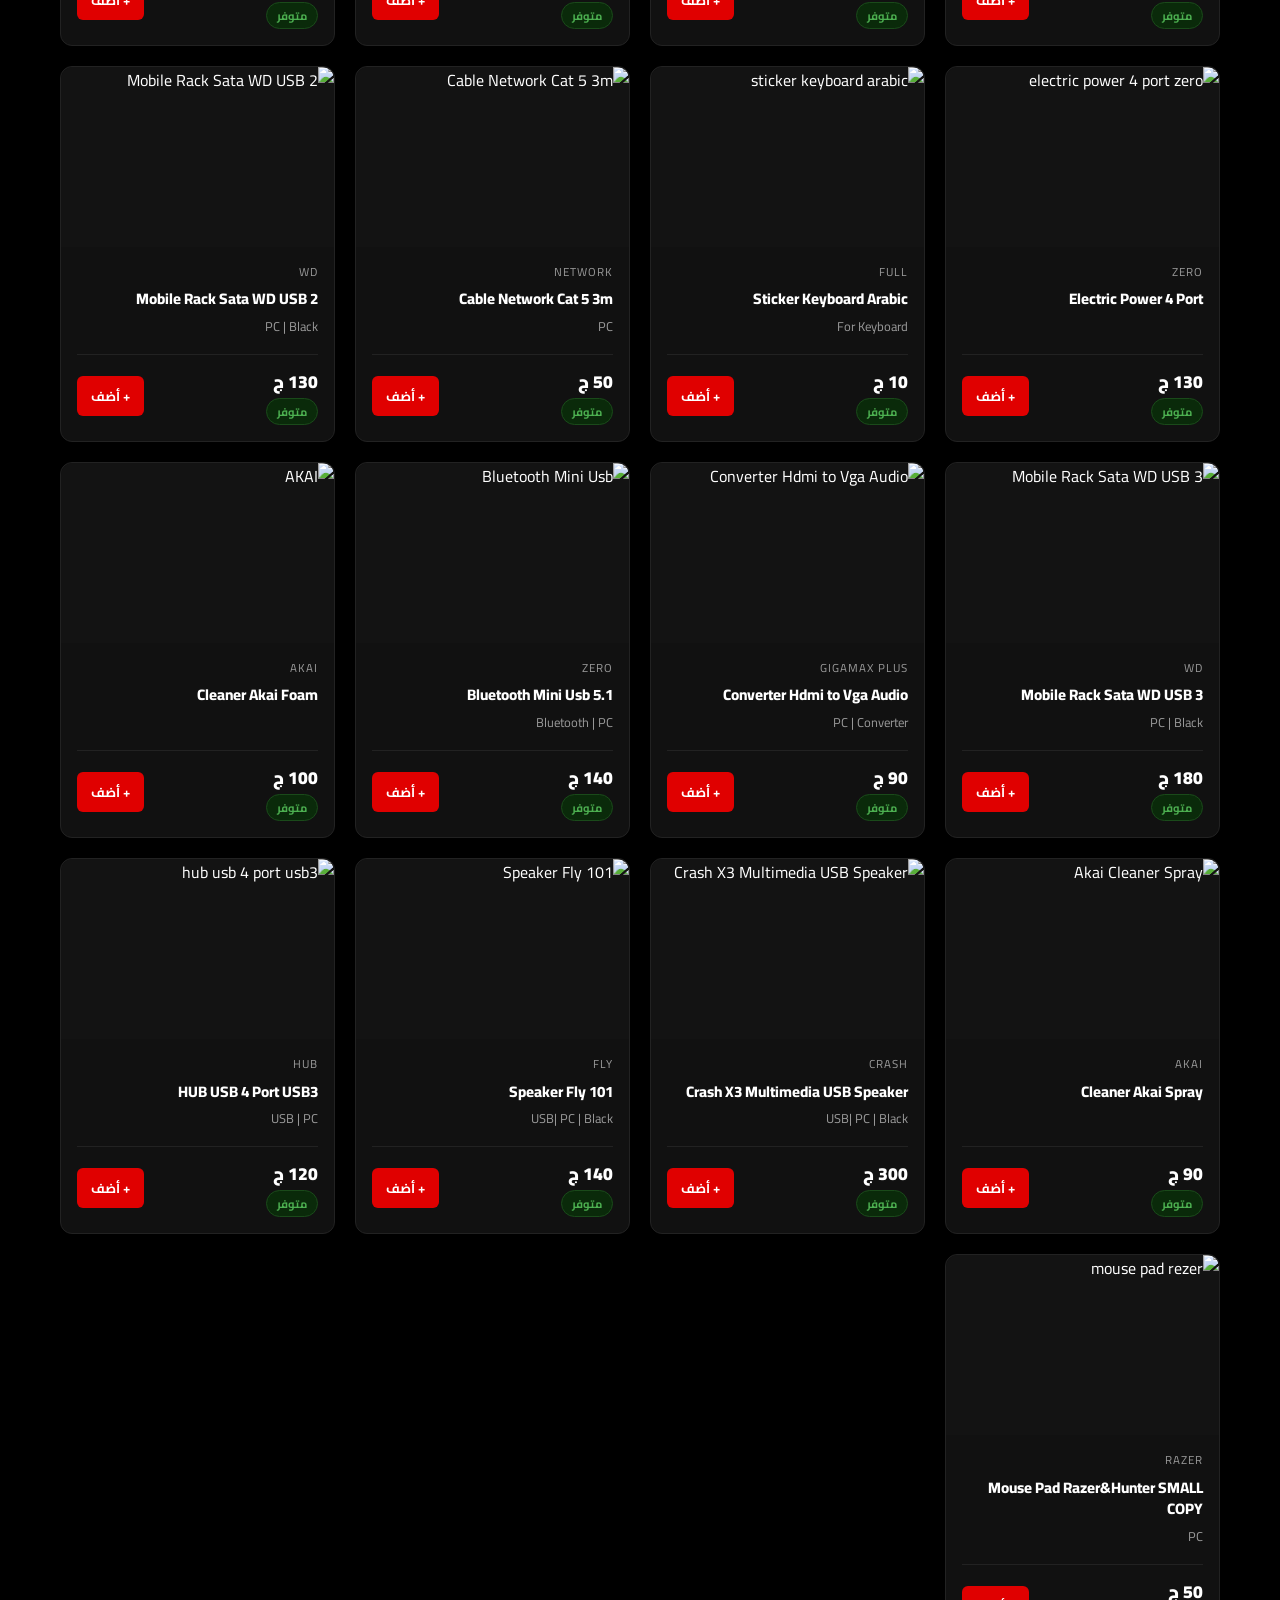
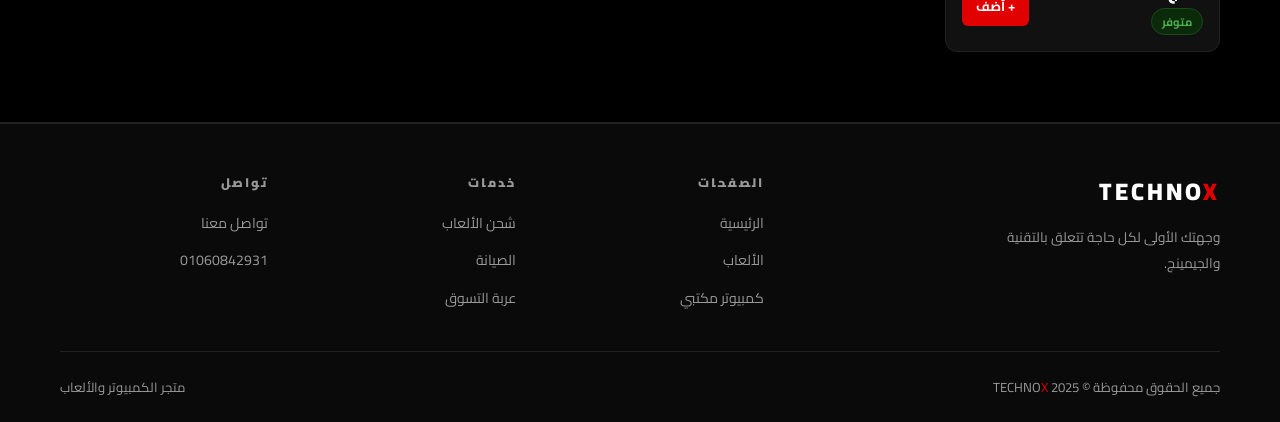
==== commit d6605469: "V4" ====
--- a/accessories.html
+++ b/accessories.html
@@ -54,48 +54,48 @@
         <!-- ══ هيدفون ══ -->
         <div class="product-card" data-cat="headset">
           <div class="product-thumb">
-            <img src="https://images.unsplash.com/photo-1618366712010-f4ae9c647dcb?w=640&q=80&fit=crop&crop=center"
-                 alt="HyperX Cloud II" loading="lazy" />
-          </div>
-          <div class="product-body">
-            <div class="product-brand">HyperX</div>
-            <div class="product-name">HyperX Cloud II</div>
-            <div class="product-specs">صوت 7.1 محيطي | ميكروفون قابل للإزالة | USB + 3.5mm</div>
-            <div class="product-footer">
-              <div><div class="product-price">1,800 ج</div></div>
-              <button class="btn-add" onclick="addToCart('hx-cloud2','HyperX Cloud II',1800,'🎧')">+ أضف</button>
+            <img src="https://th.bing.com/th/id/R.8169ee0ae745d11b8834fbec943b3fdf?rik=bGb4jzq860Txrg&riu=http%3a%2f%2fkimostore.net%2fcdn%2fshop%2ffiles%2fGigamaxPlusY-888GamingHeadset.jpg%3fv%3d1742714881&ehk=cbus5PwZ6GNTzlyFCJwSR%2fq5Rv1YT5KSLiOl%2fdbor8M%3d&risl=&pid=ImgRaw&r=0"
+                 alt="Gigamax Gaming Headphone" loading="lazy" />
+          </div>
+          <div class="product-body">
+            <div class="product-brand">GIGAMAX</div>
+            <div class="product-name">Gigamax Gaming Headphone with 2 Socket</div>
+            <div class="product-specs">صوت محيطي | ميكروفون  عازل | USB + 3.5mm</div>
+            <div class="product-footer">
+              <div><div class="product-price">450 ج</div><span class="badge badge-in">متوفر</span></div>
+              <button class="btn-add" onclick="addToCart('gigamax-headphone','Gigamax Gaming Headphone with 2 Socket',450,'🎧')">+ أضف</button>
             </div>
           </div>
         </div>
 
         <div class="product-card" data-cat="headset">
           <div class="product-thumb">
-            <img src="https://images.unsplash.com/photo-1583394838336-acd977736f90?w=640&q=80&fit=crop&crop=center"
-                 alt="SteelSeries Arctis 7+" loading="lazy" />
-          </div>
-          <div class="product-body">
-            <div class="product-brand">SteelSeries</div>
-            <div class="product-name">SteelSeries Arctis 7+</div>
-            <div class="product-specs">لاسلكي 2.4GHz | بطارية 30 ساعة | لو لاتنسي</div>
-            <div class="product-footer">
-              <div><div class="product-price">2,600 ج</div></div>
-              <button class="btn-add" onclick="addToCart('arctis7','Arctis 7+',2600,'🎧')">+ أضف</button>
+            <img src="https://th.bing.com/th/id/R.e5564a4646fe95042e1d36ca468300bb?rik=DjTNB5%2bpcvnVyA&riu=http%3a%2f%2fdar-elcomputer.com%2fcdn%2fshop%2ffiles%2f15.......jpg%3fv%3d1722248050&ehk=k2JtKZIlM3Hdx11P2OGyOgJHjMjrFlgI1ceLCp0qPbI%3d&risl=&pid=ImgRaw&r=0"
+                 alt="Gigamax Gaming Headphone with 1 Socket" loading="lazy" />
+          </div>
+          <div class="product-body">
+            <div class="product-brand">GIGAMAX</div>
+            <div class="product-name">Gigamax Gaming Headphone with 1 Socket</div>
+            <div class="product-specs">صوت محيطي | ميكروفون  عازل | USB + 3.5mm</div>
+            <div class="product-footer">
+              <div><div class="product-price">450 ج</div><span class="badge badge-in">متوفر</span></div>
+              <button class="btn-add" onclick="addToCart('gigamax-headphone-1socket','Gigamax Gaming Headphone with 1 Socket',450,'🎧')">+ أضف</button>
             </div>
           </div>
         </div>
 
         <div class="product-card" data-cat="headset">
           <div class="product-thumb">
-            <img src="https://images.unsplash.com/photo-1524678714210-9917a6c619c2?w=640&q=80&fit=crop&crop=center"
-                 alt="Razer BlackShark V2 X" loading="lazy" />
-          </div>
-          <div class="product-body">
-            <div class="product-brand">Razer</div>
-            <div class="product-name">Razer BlackShark V2 X</div>
-            <div class="product-specs">صوت 7.1 | خفيف | مريح لجلسات طويلة</div>
-            <div class="product-footer">
-              <div><div class="product-price">1,200 ج</div><div class="product-old">1,450 ج</div></div>
-              <button class="btn-add" onclick="addToCart('blackshark','BlackShark V2 X',1200,'🎧')">+ أضف</button>
+            <img src="https://kimostore.net/cdn/shop/files/A43GamingHeadset_3_1ccc10cd-1599-43aa-845a-52f3143e708e.jpg?v=1775911515&width=1000"
+                 alt="A43 Stereo Gaming Headset" loading="lazy" />
+          </div>
+          <div class="product-body">
+            <div class="product-brand">gaming</div>
+            <div class="product-name">A43 Stereo Gaming Headset</div>
+            <div class="product-specs">صوت stereo | خفيف | مريح لجلسات طويلة</div>
+            <div class="product-footer">
+              <div><div class="product-price">160 ج</div><span class="badge badge-in">متوفر</span></div>
+              <button class="btn-add" onclick="addToCart('a43','A43 Stereo Gaming Headset',160,'🎧')">+ أضف</button>
             </div>
           </div>
         </div>
@@ -103,48 +103,80 @@
         <!-- ══ ماوس ══ -->
         <div class="product-card" data-cat="mouse">
           <div class="product-thumb">
-            <img src="https://images.unsplash.com/photo-1527864550417-7fd91fc51a46?w=640&q=80&fit=crop&crop=center"
-                 alt="Logitech G502 HERO" loading="lazy" />
-          </div>
-          <div class="product-body">
-            <div class="product-brand">Logitech</div>
-            <div class="product-name">Logitech G502 HERO</div>
-            <div class="product-specs">25,600 DPI | 11 زر | RGB | وزن قابل للتعديل</div>
-            <div class="product-footer">
-              <div><div class="product-price">950 ج</div><div class="product-old">1,100 ج</div></div>
-              <button class="btn-add" onclick="addToCart('g502','Logitech G502 HERO',950,'🖱️')">+ أضف</button>
+            <img src="https://tse3.mm.bing.net/th/id/OIP.oKF8g6QHvfGW3noFSmgnfAHaHa?rs=1&pid=ImgDetMain&o=7&rm=3"
+                 alt="Zero ZR-180 Wired Mouse for Computer" loading="lazy" />
+          </div>
+          <div class="product-body">
+            <div class="product-brand">Zero</div>
+            <div class="product-name"> ZR-180 Wired Mouse for Computer</div>
+            <div class="product-specs"> DPI |  مكتبي | وزن  خفيف</div>
+            <div class="product-footer">
+              <div><div class="product-price">100 ج</div><span class="badge badge-in">متوفر</span></div>
+              <button class="btn-add" onclick="addToCart('zero-zr180','Zero ZR-180 Wired Mouse for Computer',100,'🖱️')">+ أضف</button>
             </div>
           </div>
         </div>
 
         <div class="product-card" data-cat="mouse">
           <div class="product-thumb">
-            <img src="https://images.unsplash.com/photo-1615663245857-ac93bb7c39e7?w=640&q=80&fit=crop&crop=center"
-                 alt="Razer DeathAdder V3" loading="lazy" />
-          </div>
-          <div class="product-body">
-            <div class="product-brand">Razer</div>
-            <div class="product-name">Razer DeathAdder V3</div>
-            <div class="product-specs">30,000 DPI | تصميم إرغونومي | خفيف 59g</div>
-            <div class="product-footer">
-              <div><div class="product-price">1,500 ج</div></div>
-              <button class="btn-add" onclick="addToCart('deathadder','DeathAdder V3',1500,'🖱️')">+ أضف</button>
+            <img src="https://a-static.mlcdn.com.br/800x560/mouse-sem-fio-recarregavel-wireless-led-rgb-ergonomico-novo-dom-benetons/dombenetons/45b090e0523411ed84214201ac185019/f45521bca5fc19e358981a24c12881a3.jpeg"
+                 alt="Wireless RGB Gaming Mouse" loading="lazy" />
+          </div>
+          <div class="product-body">
+            <div class="product-brand">HP COPY</div>
+            <div class="product-name">Wireless RGB Gaming Mouse</div>
+            <div class="product-specs">1600 DPI |  بدون سلك  | خفيف </div>
+            <div class="product-footer">
+              <div><div class="product-price">180 ج</div><span class="badge badge-in">متوفر</span></div>
+              <button class="btn-add" onclick="addToCart('wireless-rgb-mouse','Wireless RGB Gaming Mouse',180,'🖱️')">+ أضف</button>
             </div>
           </div>
         </div>
 
         <div class="product-card" data-cat="mouse">
           <div class="product-thumb">
-            <img src="https://images.unsplash.com/photo-1605822030271-fd09e81de9e6?w=640&q=80&fit=crop&crop=center"
-                 alt="SteelSeries Rival 3" loading="lazy" />
-          </div>
-          <div class="product-body">
-            <div class="product-brand">SteelSeries</div>
-            <div class="product-name">SteelSeries Rival 3</div>
-            <div class="product-specs">8,500 DPI | 3 زون RGB | مناسب للبادجت</div>
-            <div class="product-footer">
-              <div><div class="product-price">450 ج</div></div>
-              <button class="btn-add" onclick="addToCart('rival3','Rival 3',450,'🖱️')">+ أضف</button>
+            <img src="https://tse4.mm.bing.net/th/id/OIP.89PVb0e396rgUIWGu2QUJgHaHa?w=480&h=480&rs=1&pid=ImgDetMain&o=7&rm=3"
+                 alt="Mouse GIGAMAX plus Wired GM-6" loading="lazy" />
+          </div>
+          <div class="product-body">
+            <div class="product-brand">GIGAMAX</div>
+            <div class="product-name">GIGAMAX plus Wired GM-6</div>
+            <div class="product-specs">2000 DPI | RGB | مناسب للبادجت</div>
+            <div class="product-footer">
+              <div><div class="product-price">150 ج</div><span class="badge badge-in">متوفر</span></div>
+              <button class="btn-add" onclick="addToCart('gigamax-gm6','GIGAMAX plus Wired GM-6',150,'🖱️')">+ أضف</button>
+            </div>
+          </div>
+        </div>
+
+        <div class="product-card" data-cat="mouse">
+          <div class="product-thumb">
+            <img src="https://m.media-amazon.com/images/I/31GOCMz3ZcL._AC_SY300_SX300_QL70_ML2_.jpg"
+                 alt="Fort Ft-401 Wireless Optical Mouse" loading="lazy" />
+          </div>
+          <div class="product-body">
+            <div class="product-brand">Fort</div>
+            <div class="product-name">Fort Ft-401 Wireless Optical Mouse</div>
+            <div class="product-specs">1600 DPI | للاستخدام المكتبي | بدون سلك</div>
+            <div class="product-footer">
+              <div><div class="product-price">180 ج</div><span class="badge badge-in">متوفر</span></div>
+              <button class="btn-add" onclick="addToCart('fort-ft401','Fort Ft-401 Wireless Optical Mouse',180,'🖱️')">+ أضف</button>
+            </div>
+          </div>
+        </div>
+
+        <div class="product-card" data-cat="mouse">
+          <div class="product-thumb">
+            <img src="https://tse2.mm.bing.net/th/id/OIP.kj4dADvUU_rVq8VDNY5hUwHaHX?w=1024&h=1019&rs=1&pid=ImgDetMain&o=7&rm=3"
+                 alt="Mouse LAVA ST-2 USB" loading="lazy" />
+          </div>
+          <div class="product-body">
+            <div class="product-brand">LAVA</div>
+            <div class="product-name">Mouse LAVA ST-2 USB</div>
+            <div class="product-specs">1000 DPI | للاستخدام المكتبي | مناسب للبادجت</div>
+            <div class="product-footer">
+              <div><div class="product-price">90 ج</div><span class="badge badge-in">متوفر</span></div>
+              <button class="btn-add" onclick="addToCart('lava-st2','Mouse LAVA ST-2 USB',90,'🖱️')">+ أضف</button>
             </div>
           </div>
         </div>
@@ -152,65 +184,64 @@
         <!-- ══ كيبورد ══ -->
         <div class="product-card" data-cat="keyboard">
           <div class="product-thumb">
-            <img src="https://images.unsplash.com/photo-1595225476474-87563907ef90?w=640&q=80&fit=crop&crop=center"
-                 alt="Redragon K552" loading="lazy" />
-          </div>
-          <div class="product-body">
-            <div class="product-brand">Redragon</div>
-            <div class="product-name">Redragon K552 — ميكانيكي</div>
-            <div class="product-specs">Blue Switch | فل RGB | TKL كومباكت</div>
-            <div class="product-footer">
-              <div><div class="product-price">650 ج</div></div>
-              <button class="btn-add" onclick="addToCart('k552','Redragon K552',650,'⌨️')">+ أضف</button>
+            <img src="https://tse1.mm.bing.net/th/id/OIP.boMo8JPHi9ZpDjt6pM27jAHaHa?rs=1&pid=ImgDetMain&o=7&rm=3"
+                 alt="Zero Wired Keyboard English and Arabic" loading="lazy" />
+          </div>
+          <div class="product-body">
+            <div class="product-brand">Zero</div>
+            <div class="product-name">Zero Wired Keyboard English and Arabic</div>
+            <div class="product-specs">Green | Arabic support</div>
+            <div class="product-footer">
+              <div><div class="product-price">180 ج</div><span class="badge badge-in">متوفر</span></div>
+              <button class="btn-add" onclick="addToCart('zero-wired','Zero Wired Keyboard English and Arabic',180,'⌨️')">+ أضف</button>
             </div>
           </div>
         </div>
 
         <div class="product-card" data-cat="keyboard">
           <div class="product-thumb">
-            <img src="https://images.unsplash.com/photo-1561154464-82e9adf32764?w=640&q=80&fit=crop&crop=center"
-                 alt="Corsair K70 RGB" loading="lazy" />
-          </div>
-          <div class="product-body">
-            <div class="product-brand">Corsair</div>
-            <div class="product-name">Corsair K70 RGB MK.2</div>
-            <div class="product-specs">Cherry MX Red | Full Size | Dedicated Media Keys</div>
-            <div class="product-footer">
-              <div><div class="product-price">2,800 ج</div></div>
-              <button class="btn-add" onclick="addToCart('k70','Corsair K70 RGB',2800,'⌨️')">+ أضف</button>
-            </div>
-          </div>
-        </div>
-
-        <!-- ══ شاشة ══ -->
-        <div class="product-card" data-cat="monitor">
-          <div class="product-thumb">
-            <img src="https://images.unsplash.com/photo-1527443224154-c4a3942d3acf?w=640&q=80&fit=crop&crop=center"
-                 alt="MSI G274QPF" loading="lazy" />
-          </div>
-          <div class="product-body">
-            <div class="product-brand">MSI</div>
-            <div class="product-name">MSI G274QPF — شاشة جيمينج 27"</div>
-            <div class="product-specs">QHD 2560×1440 | 165Hz | IPS | 1ms</div>
-            <div class="product-footer">
-              <div><div class="product-price">8,500 ج</div></div>
-              <button class="btn-add" onclick="addToCart('msi-g274','MSI G274QPF',8500,'🖥️')">+ أضف</button>
-            </div>
-          </div>
-        </div>
-
-        <div class="product-card" data-cat="monitor">
-          <div class="product-thumb">
-            <img src="https://images.unsplash.com/photo-1578020190125-f4f7c18bc9cb?w=640&q=80&fit=crop&crop=center"
-                 alt="ASUS TUF VG24VQE" loading="lazy" />
-          </div>
-          <div class="product-body">
-            <div class="product-brand">ASUS</div>
-            <div class="product-name">ASUS TUF Gaming VG24VQE — 24"</div>
-            <div class="product-specs">FHD 1080p | 165Hz | Curved VA | 1ms</div>
-            <div class="product-footer">
-              <div><div class="product-price">5,200 ج</div><div class="product-old">6,000 ج</div></div>
-              <button class="btn-add" onclick="addToCart('asus-vg24','ASUS TUF VG24VQE',5200,'🖥️')">+ أضف</button>
+            <img src="https://tse4.mm.bing.net/th/id/OIP.QPRw2E9Us6ByeYWWHAaFuwHaHa?rs=1&pid=ImgDetMain&o=7&rm=3"
+                 alt="Keyboard ZERO RGB LED Electronics ZR-2030 USB Keyboard" loading="lazy" />
+          </div>
+          <div class="product-body">
+            <div class="product-brand">Zero</div>
+            <div class="product-name">Keyboard ZERO RGB LED Electronics ZR-2030 USB Keyboard</div>
+            <div class="product-specs">RGB LED | USB Connectivity</div>
+            <div class="product-footer">
+              <div><div class="product-price">280 ج</div><span class="badge badge-in">متوفر</span></div>
+              <button class="btn-add" onclick="addToCart('zero-rgb','Keyboard ZERO RGB LED Electronics ZR-2030 USB Keyboard',280,'⌨️')">+ أضف</button>
+            </div>
+          </div>
+        </div>
+
+        <div class="product-card" data-cat="keyboard">
+          <div class="product-thumb">
+            <img src="https://tse3.mm.bing.net/th/id/OIP.bpH11KN6pbdgZ1pRLSo5wwHaHa?rs=1&pid=ImgDetMain&o=7&rm=3"
+                 alt="Vesta KB-47020 Wired Keyboard English & Arabic" loading="lazy" />
+          </div>
+          <div class="product-body">
+            <div class="product-brand">Vesta</div>
+            <div class="product-name">Vesta KB-47020 Wired Keyboard English & Arabic</div>
+            <div class="product-specs">  Full Size | Dedicated Media Keys</div>
+            <div class="product-footer">
+              <div><div class="product-price">160 ج</div><span class="badge badge-in">متوفر</span></div>
+              <button class="btn-add" onclick="addToCart('vesta-kb47020','Vesta KB-47020 Wired Keyboard English & Arabic',160,'⌨️')">+ أضف</button>
+            </div>
+          </div>
+        </div>
+
+                <div class="product-card" data-cat="keyboard">
+          <div class="product-thumb">
+            <img src="https://kimostore.net/cdn/shop/files/hp-wired-keyboard-original-used-black-kimo-store-1.jpg?v=1715036101&width=600"
+                 alt="keyboard hp original english & arabic" loading="lazy" />
+          </div>
+          <div class="product-body">
+            <div class="product-brand">HP</div>
+            <div class="product-name">HP Wired Keyboard Original Used Black</div>
+            <div class="product-specs">Full Size </div>
+            <div class="product-footer">
+              <div><div class="product-price">160 ج</div><span class="badge badge-in">متوفر</span></div>
+              <button class="btn-add" onclick="addToCart('hp-wired','HP Wired Keyboard Original Used Black',160,'⌨️')">+ أضف</button>
             </div>
           </div>
         </div>
@@ -218,35 +249,485 @@
         <!-- ══ كنترولر ══ -->
         <div class="product-card" data-cat="controller">
           <div class="product-thumb">
-            <img src="https://images.unsplash.com/photo-1606813907291-d86efa9b94db?w=640&q=80&fit=crop&crop=center"
-                 alt="DualSense PS5" loading="lazy" />
+            <img src="https://eg.jumia.is/unsafe/fit-in/500x500/filters:fill(white)/product/79/145042/1.jpg?4406"
+                 alt="ZERO Wireless Controller Ps3 Dual Shock Zero" loading="lazy" />
+          </div>
+          <div class="product-body">
+            <div class="product-brand">ZERO</div>
+            <div class="product-name">ZERO Wireless Controller Ps3 Dual Shock Zero</div>
+            <div class="product-specs"> ps3 | pc | wireless </div>
+            <div class="product-footer">
+              <div><div class="product-price">320 ج</div><span class="badge badge-in">متوفر</span></div>
+              <button class="btn-add" onclick="addToCart('zero-ctrl','ZERO Wireless Controller Ps3 Dual Shock Zero',320,'🎮')">+ أضف</button>
+            </div>
+          </div>
+        </div>
+
+        <div class="product-card" data-cat="controller">
+          <div class="product-thumb">
+            <img src="https://th.bing.com/th/id/R.8f388c9f7120bd3003342951de45fddf?rik=rB6ZFkwNdrW7Tg&riu=http%3a%2f%2fwww.platinum-jo.com%2fphotos%2f3309.png&ehk=v21sULG6j5aGc2gF29matuEKT5KzvVyTYxYJH%2bJ1xj4%3d&risl=&pid=ImgRaw&r=0"
+                 alt="Doubleshock PlayStation 4 Wireless Controller Copy" loading="lazy" />
           </div>
           <div class="product-body">
             <div class="product-brand">Sony</div>
-            <div class="product-name">DualSense — كنترولر PS5</div>
-            <div class="product-specs">Haptic Feedback | Adaptive Triggers | USB-C</div>
-            <div class="product-footer">
-              <div><div class="product-price">1,900 ج</div></div>
-              <button class="btn-add" onclick="addToCart('dualsense','DualSense PS5',1900,'🎮')">+ أضف</button>
-            </div>
-          </div>
-        </div>
-
-        <div class="product-card" data-cat="controller">
-          <div class="product-thumb">
-            <img src="https://images.unsplash.com/photo-1612287230202-1ff1d85d1bdf?w=640&q=80&fit=crop&crop=center"
-                 alt="Xbox Wireless Controller" loading="lazy" />
-          </div>
-          <div class="product-body">
-            <div class="product-brand">Microsoft</div>
-            <div class="product-name">Xbox Wireless Controller</div>
-            <div class="product-specs">Bluetooth | USB-C | PC + Xbox | Carbon Black</div>
-            <div class="product-footer">
-              <div><div class="product-price">1,600 ج</div></div>
-              <button class="btn-add" onclick="addToCart('xbox-ctrl','Xbox Wireless Controller',1600,'🕹️')">+ أضف</button>
-            </div>
-          </div>
-        </div>
+            <div class="product-name">Doubleshock PlayStation 4 Wireless Controller Copy</div>
+            <div class="product-specs">Bluetooth | PC + PS4 | Carbon Black</div>
+            <div class="product-footer">
+              <div><div class="product-price">600 ج</div><span class="badge badge-in">متوفر</span></div>
+              <button class="btn-add" onclick="addToCart('doubleshock-ctrl','Doubleshock PlayStation 4 Wireless Controller Copy',600,'🕹️')">+ أضف</button>
+            </div>
+          </div>
+        </div>
+
+                <div class="product-card" data-cat="controller">
+          <div class="product-thumb">
+            <img src="https://tse3.mm.bing.net/th/id/OIP.FLcklw3RKC-nL682dPDGGwAAAA?rs=1&pid=ImgDetMain&o=7&rm=3"
+                 alt="ZERO Electronics Gamepad Normal Pair Computer" loading="lazy" />
+          </div>
+          <div class="product-body">
+            <div class="product-brand">Zero</div>
+            <div class="product-name">ZERO Electronics Gamepad Normal Pair Computer</div>
+            <div class="product-specs"> USB | PC | Black</div>
+            <div class="product-footer">
+              <div><div class="product-price">200 ج</div><span class="badge badge-in">متوفر</span></div>
+              <button class="btn-add" onclick="addToCart('zero-ctrl','ZERO Electronics Gamepad Normal Pair Computer',200,'🎮')">+ أضف</button>
+            </div>
+          </div>
+        </div>
+
+                <div class="product-card" data-cat="controller">
+          <div class="product-thumb">
+            <img src="https://tse3.mm.bing.net/th/id/OIP.jSF39qGXKimdMJdT2QlxuwAAAA?rs=1&pid=ImgDetMain&o=7&rm=3"
+                 alt="ZERO DOUBLE ZR-4001 with Analog" loading="lazy" />
+          </div>
+          <div class="product-body">
+            <div class="product-brand">Zero</div>
+            <div class="product-name">ZERO DOUBLE ZR-4001 with Analog</div>
+            <div class="product-specs"> USB-C | PC  |  Black</div>
+            <div class="product-footer">
+              <div><div class="product-price">280 ج</div><span class="badge badge-in">متوفر</span></div>
+              <button class="btn-add" onclick="addToCart('zero-dbl-ctrl','ZERO DOUBLE ZR-4001 with Analog',280,'🎮')">+ أضف</button>
+            </div>
+          </div>
+        </div>
+
+                        <div class="product-card" data-cat="cables">
+          <div class="product-thumb">
+            <img src="https://tse1.mm.bing.net/th/id/OIP.e_jvRYG1KZyVsyoTdFBXIgHaHa?w=600&h=600&rs=1&pid=ImgDetMain&o=7&rm=3"
+                 alt=" HDMI Cables 1.5m" loading="lazy" />
+          </div>
+          <div class="product-body">
+            <div class="product-brand">High Speed</div>
+            <div class="product-name">HDMI Cable 1.5m</div>
+            <div class="product-specs"> HDMI </div>
+            <div class="product-footer">
+              <div><div class="product-price">60 ج</div><span class="badge badge-in">متوفر</span></div>
+              <button class="btn-add" onclick="addToCart('high-speed-hdmi-ctrl','HDMI Cables 1.5m',60,'📺')">+ أضف</button>
+            </div>
+          </div>
+        </div>
+
+                        <div class="product-card" data-cat="cables">
+          <div class="product-thumb">
+            <img src="https://th.bing.com/th/id/OIP.ds72f45DH-_oprN3COKBRwHaHa?o=7rm=3&rs=1&pid=ImgDetMain&o=7&rm=3"
+                 alt="displayport cable " loading="lazy" />
+          </div>
+          <div class="product-body">
+            <div class="product-brand">2k</div>
+            <div class="product-name">displayport cable 1.5m</div>
+            <div class="product-specs"> displayport </div>
+            <div class="product-footer">
+              <div><div class="product-price">90 ج</div><span class="badge badge-in">متوفر</span></div>
+              <button class="btn-add" onclick="addToCart('2k-displayport-ctrl','displayport cable 1.5m',90,'📺')">+ أضف</button>
+            </div>
+          </div>
+        </div>
+
+                        <div class="product-card" data-cat="cables">
+          <div class="product-thumb">
+            <img src="https://tse3.mm.bing.net/th/id/OIP.9ym1kU4t57yEcwU19yOGYwHaHa?rs=1&pid=ImgDetMain&o=7&rm=3"
+                 alt="Dvi to Vga" loading="lazy" />
+          </div>
+          <div class="product-body">
+            <div class="product-brand">High Speed</div>
+            <div class="product-name">Dvi to Vga Cable 1.5m</div>
+            <div class="product-specs"> Dvi | Vga </div>
+            <div class="product-footer">
+              <div><div class="product-price">85 ج</div><span class="badge badge-in">متوفر</span></div>
+              <button class="btn-add" onclick="addToCart('high-speed-dvi-vga-ctrl','Dvi to Vga Cable 1.5m',85,'📺')">+ أضف</button>
+            </div>
+          </div>
+        </div>
+
+                        <div class="product-card" data-cat="cables">
+          <div class="product-thumb">
+            <img src="https://tse2.mm.bing.net/th/id/OIP.a-mCCVYMWxFsdOjHC_D0pAHaHa?w=800&h=800&rs=1&pid=ImgDetMain&o=7&rm=3"
+                 alt="Cable VGA" loading="lazy" />
+          </div>
+          <div class="product-body">
+            <div class="product-brand">Normal</div>
+            <div class="product-name">Cable VGA 1.5m</div>
+            <div class="product-specs"> VGA </div>
+            <div class="product-footer">
+              <div><div class="product-price">60 ج</div><span class="badge badge-in">متوفر</span></div>
+              <button class="btn-add" onclick="addToCart('normal-vga-ctrl','Cable VGA 1.5m',60,'📺')">+ أضف</button>
+            </div>
+          </div>
+        </div>
+
+                        <div class="product-card" data-cat="cables">
+          <div class="product-thumb">
+            <img src="https://tse2.mm.bing.net/th/id/OIP.7XcRovBXn8Aj_maOxIhAXwAAAA?w=372&h=372&rs=1&pid=ImgDetMain&o=7&rm=3"
+                 alt="Cable Extension USB Original 1.5m" loading="lazy" />
+          </div>
+          <div class="product-body">
+            <div class="product-brand">Original</div>
+            <div class="product-name">Cable Extension USB Original 1.5m</div>
+            <div class="product-specs"> USB</div>
+            <div class="product-footer">
+              <div><div class="product-price">80 ج</div><span class="badge badge-in">متوفر</span></div>
+              <button class="btn-add" onclick="addToCart('original-usb-ctrl','Cable Extension USB Original 1.5m',80,'🖥')">+ أضف</button>
+            </div>
+          </div>
+        </div>
+
+                        <div class="product-card" data-cat="cables">
+          <div class="product-thumb">
+            <img src="https://tse2.mm.bing.net/th/id/OIP._QrY60AROC1lshCeBAA8QQHaFj?w=1000&h=750&rs=1&pid=ImgDetMain&o=7&rm=3"
+                 alt="cable power " loading="lazy" />
+          </div>
+          <div class="product-body">
+            <div class="product-brand">GigaMax Plus</div>
+            <div class="product-name">Cable Power 1.5m</div>
+            <div class="product-specs">PC</div>
+            <div class="product-footer">
+              <div><div class="product-price">70 ج</div><span class="badge badge-in">متوفر</span></div>
+              <button class="btn-add" onclick="addToCart('gigamax-power-ctrl','Cable Power 1.5m',70,'🖥')">+ أضف</button>
+            </div>
+          </div>
+        </div>
+
+                        <div class="product-card" data-cat="cables">
+          <div class="product-thumb">
+            <img src="https://tse4.mm.bing.net/th/id/OIP.vwSno3-qfwJgczNNhSp1wwHaHa?rs=1&pid=ImgDetMain&o=7&rm=3"
+                 alt="Cable USB printer 2.0 High Speed 1.5m" loading="lazy" />
+          </div>
+          <div class="product-body">
+            <div class="product-brand"></div>
+            <div class="product-name">Cable USB printer 2.0 High Speed 1.5m</div>
+            <div class="product-specs"> PC</div>
+            <div class="product-footer">
+              <div><div class="product-price">50 ج</div><span class="badge badge-in">متوفر</span></div>
+              <button class="btn-add" onclick="addToCart('zero-usb-printer-ctrl','Cable USB printer 2.0 High Speed 1.5m',50,'🖥')">+ أضف</button>
+            </div>
+          </div>
+        </div>
+
+                        <div class="product-card" data-cat="cables">
+          <div class="product-thumb">
+            <img src="https://tse4.mm.bing.net/th/id/OIP.eCRaebj9VF7cTVJ_Idn3TwHaHa?rs=1&pid=ImgDetMain&o=7&rm=3"
+                 alt="Cable Power 1.5m Original" loading="lazy" />
+          </div>
+          <div class="product-body">
+            <div class="product-brand">Original</div>
+            <div class="product-name">Cable Power 1.5m Original</div>
+            <div class="product-specs">PC</div>
+            <div class="product-footer">
+              <div><div class="product-price">85 ج</div><span class="badge badge-in">متوفر</span></div>
+              <button class="btn-add" onclick="addToCart('original-power-ctrl','Cable Power 1.5m Original',85,'🖥')">+ أضف</button>
+            </div>
+          </div>
+        </div>
+
+                        <div class="product-card" data-cat="cables">
+          <div class="product-thumb">
+            <img src="https://tse3.mm.bing.net/th/id/OIP.r9Y2OelGxezX0Ta-2zaNRAHaHa?rs=1&pid=ImgDetMain&o=7&rm=3"
+                 alt="Cable VGA 1.5m Original" loading="lazy" />
+          </div>
+          <div class="product-body">
+            <div class="product-brand">Original</div>
+            <div class="product-name">Cable VGA 1.5m Original</div>
+            <div class="product-specs">PC</div>
+            <div class="product-footer">
+              <div><div class="product-price">80 ج</div><span class="badge badge-in">متوفر</span></div>
+              <button class="btn-add" onclick="addToCart('original-vga-ctrl','Cable VGA 1.5m Original',80,'🖥')">+ أضف</button>
+            </div>
+          </div>
+        </div>
+
+                        <div class="product-card" data-cat="cables">
+          <div class="product-thumb">
+            <img src="https://down-id.img.susercontent.com/file/id-11134207-81zte-mel9w7vd3jsz4c"
+                 alt="Cable Display port 1.5m Original" loading="lazy" />
+          </div>
+          <div class="product-body">
+            <div class="product-brand">Original</div>
+            <div class="product-name">Cable Display port 1.5m Original</div>
+            <div class="product-specs">PC</div>
+            <div class="product-footer">
+              <div><div class="product-price">120 ج</div><span class="badge badge-in">متوفر</span></div>
+              <button class="btn-add" onclick="addToCart('original-display-ctrl','Cable Display port 1.5m Original',120,'🖥')">+ أضف</button>
+            </div>
+          </div>
+        </div>
+
+
+                        <div class="product-card" data-cat="extensions">
+          <div class="product-thumb">
+            <img src="https://tse1.mm.bing.net/th/id/OIP.KTJCsDilqmUT9bMpZ3FodAHaHa?w=800&h=800&rs=1&pid=ImgDetMain&o=7&rm=3"
+                 alt="Gaming Mouse Pad Large " loading="lazy" />
+          </div>
+          <div class="product-body">
+            <div class="product-brand"></div>
+            <div class="product-name">Gaming Mouse Pad Large </div>
+            <div class="product-specs"> PC </div>
+            <div class="product-footer">
+              <div><div class="product-price">120 ج</div><span class="badge badge-in">متوفر</span></div>
+              <button class="btn-add" onclick="addToCart('gaming-mouse-pad','Gaming Mouse Pad Large ',120,'🎮')">+ أضف</button>
+            </div>
+          </div>
+        </div>
+
+
+                        <div class="product-card" data-cat="extensions">
+          <div class="product-thumb">
+            <img src="https://techshopeg.com/image/cache/catalog/270521/1-550x550.png.webp"
+                 alt="Cooling Pad Laptop Utopia UC-300" loading="lazy" />
+          </div>
+          <div class="product-body">
+            <div class="product-brand">Utopia</div>
+            <div class="product-name">Cooling Pad Laptop  UC-300</div>
+            <div class="product-specs"> USB| Laptop | Gray</div>
+            <div class="product-footer">
+              <div><div class="product-price">320 ج</div><span class="badge badge-in">متوفر</span></div>
+              <button class="btn-add" onclick="addToCart('utopia-cooling-pad','Cooling Pad Laptop  UC-300',320,'🎮')">+ أضف</button>
+            </div>
+          </div>
+        </div>
+
+        
+                        <div class="product-card" data-cat="extensions">
+          <div class="product-thumb">
+            <img src="https://th.bing.com/th/id/R.864c89e655c46c87eac033105fad1f1f?rik=T1dGx22DXAUOKg&riu=http%3a%2f%2fking-tech-eg.com%2fcdn%2fshop%2ffiles%2felectric-power-hyper-4-port-5m-bag.jpg%3fv%3d1738263075&ehk=rYjAYxZHXKrJsgAqkz7%2bUCBpp0Jfk45n9W31Q4dEVhA%3d&risl=&pid=ImgRaw&r=0"
+                 alt="electric power 4 port zero" loading="lazy" />
+          </div>
+          <div class="product-body">
+            <div class="product-brand">Zero</div>
+            <div class="product-name">Electric Power 4 Port </div>
+            <div class="product-specs"> </div>
+            <div class="product-footer">
+              <div><div class="product-price">130 ج</div><span class="badge badge-in">متوفر</span></div>
+              <button class="btn-add" onclick="addToCart('zero-dbl-ctrl','ZERO DOUBLE ZR-4001 with Analog',130,'⚡')">+ أضف</button>
+            </div>
+          </div>
+        </div>
+
+        
+                        <div class="product-card" data-cat="extensions">
+          <div class="product-thumb">
+            <img src="https://i5.walmartimages.com/asr/4ed9b8ff-b660-4ae3-aea6-aec74ab00847.38f09abc4967e4b12e042f5688813b82.jpeg?odnHeight=612&odnWidth=612&odnBg=FFFFFF"
+                 alt="sticker keyboard arabic" loading="lazy" />
+          </div>
+          <div class="product-body">
+            <div class="product-brand">FULL</div>
+            <div class="product-name">Sticker Keyboard Arabic</div>
+            <div class="product-specs">For Keyboard</div>
+            <div class="product-footer">
+              <div><div class="product-price">10 ج</div><span class="badge badge-in">متوفر</span></div>
+              <button class="btn-add" onclick="addToCart('full-sticker-keyboard','Sticker Keyboard Arabic',10,'⌨️')">+ أضف</button>
+            </div>
+          </div>
+        </div>
+
+        
+                        <div class="product-card" data-cat="cables">
+          <div class="product-thumb">
+            <img src="https://s.alicdn.com/@sc04/kf/H5ed56c2f73f847158ab5cc1501c113b7b.jpg_720x720q50.jpg"
+                 alt="Cable Network Cat 5 3m" loading="lazy" />
+          </div>
+          <div class="product-body">
+            <div class="product-brand">Network</div>
+            <div class="product-name">Cable Network Cat 5 3m</div>
+            <div class="product-specs">  PC </div>
+            <div class="product-footer">
+              <div><div class="product-price">50 ج</div><span class="badge badge-in">متوفر</span></div>
+              <button class="btn-add" onclick="addToCart('network-cable','Cable Network Cat 5 3m',50,'🎮')">+ أضف</button>
+            </div>
+          </div>
+        </div>
+
+        
+                        <div class="product-card" data-cat="extensions">
+          <div class="product-thumb">
+            <img src="https://tse4.mm.bing.net/th/id/OIP.jCOxPRypBPysNm--V_t40gHaFZ?w=1000&h=728&rs=1&pid=ImgDetMain&o=7&rm=3"
+                 alt="Mobile Rack Sata WD USB 2" loading="lazy" />
+          </div>
+          <div class="product-body">
+            <div class="product-brand">WD</div>
+            <div class="product-name">Mobile Rack Sata WD USB 2</div>
+            <div class="product-specs">  PC | Black</div>
+            <div class="product-footer">
+              <div><div class="product-price">130 ج</div><span class="badge badge-in">متوفر</span></div>
+              <button class="btn-add" onclick="addToCart('wd-mobile-rack','Mobile Rack Sata WD USB 2',130,'🎮')">+ أضف</button>
+            </div>
+          </div>
+        </div>
+
+        
+                        <div class="product-card" data-cat="extensions">
+          <div class="product-thumb">
+            <img src="https://tse4.mm.bing.net/th/id/OIP.jCOxPRypBPysNm--V_t40gHaFZ?w=1000&h=728&rs=1&pid=ImgDetMain&o=7&rm=3"
+                 alt="Mobile Rack Sata WD USB 3" loading="lazy" />
+          </div>
+          <div class="product-body">
+            <div class="product-brand">WD</div>
+            <div class="product-name">Mobile Rack Sata WD USB 3</div>
+            <div class="product-specs">  PC | Black</div>
+            <div class="product-footer">
+              <div><div class="product-price">180 ج</div><span class="badge badge-in">متوفر</span></div>
+              <button class="btn-add" onclick="addToCart('wd-mobile-rack','Mobile Rack Sata WD USB 3',180,'🎮')">+ أضف</button>
+            </div>
+          </div>
+        </div>
+
+
+
+                        <div class="product-card" data-cat="extensions">
+          <div class="product-thumb">
+            <img src="https://tse4.mm.bing.net/th/id/OIP.OSBFTUk0KUQwygQVL2ZV1AHaHa?rs=1&pid=ImgDetMain&o=7&rm=3"
+                 alt="Converter Hdmi to Vga Audio" loading="lazy" />
+          </div>
+          <div class="product-body">
+            <div class="product-brand">GIGAMAX PLUS</div>
+            <div class="product-name">Converter Hdmi to Vga Audio</div>
+            <div class="product-specs">  PC | Converter</div>
+            <div class="product-footer">
+              <div><div class="product-price">90 ج</div><span class="badge badge-in">متوفر</span></div>
+              <button class="btn-add" onclick="addToCart('hdmi-vga-conv','Converter Hdmi to Vga Audio',90,'🖥')">+ أضف</button>
+            </div>
+          </div>
+        </div>
+
+
+                        <div class="product-card" data-cat="extensions">
+          <div class="product-thumb">
+            <img src="https://pakistanstore.pk/wp-content/uploads/2020/09/Mini-Bluetooth-USB.jpg"
+                 alt="Bluetooth Mini Usb " loading="lazy" />
+          </div>
+          <div class="product-body">
+            <div class="product-brand">Zero</div>
+            <div class="product-name">Bluetooth Mini Usb 5.1</div>
+            <div class="product-specs"> Bluetooth | PC </div>
+            <div class="product-footer">
+              <div><div class="product-price">140 ج</div><span class="badge badge-in">متوفر</span></div>
+              <button class="btn-add" onclick="addToCart('zero-dbl-ctrl','Bluetooth Mini Usb 5.1',140,'🎮')">+ أضف</button>
+            </div>
+          </div>
+        </div>
+
+        
+                        <div class="product-card" data-cat="extensions">
+          <div class="product-thumb">
+            <img src="https://alfathtechnology.com/wp-content/uploads/2024/01/Akai-Foum-1.jpg"
+                 alt="AKAI" loading="lazy" />
+          </div>
+          <div class="product-body">
+            <div class="product-brand">AKAI</div>
+            <div class="product-name">Cleaner Akai Foam</div>
+            <div class="product-specs"></div>
+            <div class="product-footer">
+              <div><div class="product-price">100 ج</div><span class="badge badge-in">متوفر</span></div>
+              <button class="btn-add" onclick="addToCart('akai-cleaner','Cleaner Akai Foam',100,'🎮')">+ أضف</button>
+            </div>
+          </div>
+        </div>
+
+        
+                        <div class="product-card" data-cat="extensions">
+          <div class="product-thumb">
+            <img src="https://tse1.mm.bing.net/th/id/OIP._nueY4-AsLTLNSXs4oFLQQHaHa?rs=1&pid=ImgDetMain&o=7&rm=3"
+                 alt="Akai Cleaner Spray" loading="lazy" />
+          </div>
+          <div class="product-body">
+            <div class="product-brand">AKAI</div>
+            <div class="product-name">Cleaner Akai Spray</div>
+            <div class="product-specs"></div>
+            <div class="product-footer">
+              <div><div class="product-price">90 ج</div><span class="badge badge-in">متوفر</span></div>
+              <button class="btn-add" onclick="addToCart('akai-spray','Cleaner Akai Spray',90,'🎮')">+ أضف</button>
+            </div>
+          </div>
+        </div>
+
+        
+                        <div class="product-card" data-cat="extensions">
+          <div class="product-thumb">
+            <img src="https://th.bing.com/th/id/OIP.7h3lcjRoDjQMPQcodr5Q4gHaHa?o=7rm=3&rs=1&pid=ImgDetMain&o=7&rm=3"
+                 alt="Crash X3 Multimedia USB Speaker " loading="lazy" />
+          </div>
+          <div class="product-body">
+            <div class="product-brand">Crash</div>
+            <div class="product-name">Crash X3 Multimedia USB Speaker </div>
+            <div class="product-specs"> USB| PC | Black</div>
+            <div class="product-footer">
+              <div><div class="product-price">300 ج</div><span class="badge badge-in">متوفر</span></div>
+              <button class="btn-add" onclick="addToCart('crash-x3','Crash X3 Multimedia USB Speaker ',300,'🔊​')">+ أضف</button>
+            </div>
+          </div>
+        </div>
+
+        
+                        <div class="product-card" data-cat="extensions">
+          <div class="product-thumb">
+            <img src="https://i5.walmartimages.com/asr/13c17ac1-e832-4e9f-8870-0e1080d9c78c.6af5f4591719ff7160fc0b96aea5f415.jpeg?odnHeight=450&odnWidth=450&odnBg=ffffff"
+                 alt="Speaker Fly 101" loading="lazy" />
+          </div>
+          <div class="product-body">
+            <div class="product-brand">FLY</div>
+            <div class="product-name">Speaker Fly 101</div>
+            <div class="product-specs"> USB| PC | Black</div>
+            <div class="product-footer">
+              <div><div class="product-price">140 ج</div><span class="badge badge-in">متوفر</span></div>
+              <button class="btn-add" onclick="addToCart('fly-speaker','Speaker Fly 101',140,'🔊​')">+ أضف</button>
+            </div>
+          </div>
+        </div>
+
+        
+                        <div class="product-card" data-cat="extensions">
+          <div class="product-thumb">
+            <img src="https://tse2.mm.bing.net/th/id/OIP.KeBHx4EXWNnZp-oRRpShoAAAAA?rs=1&pid=ImgDetMain&o=7&rm=3"
+                 alt="hub usb 4 port usb3" loading="lazy" />
+          </div>
+          <div class="product-body">
+            <div class="product-brand">HUB</div>
+            <div class="product-name">HUB USB 4 Port USB3</div>
+            <div class="product-specs"> USB | PC  </div>
+            <div class="product-footer">
+              <div><div class="product-price">120 ج</div><span class="badge badge-in">متوفر</span></div>
+              <button class="btn-add" onclick="addToCart('hub-usb','HUB USB 4 Port USB3',120,'🔌')">+ أضف</button>
+            </div>
+          </div>
+        </div>
+
+        
+                        <div class="product-card" data-cat="extensions">
+          <div class="product-thumb">
+            <img src="https://th.bing.com/th/id/OIP.pwo-3r3kpnbFAVXJIp9UrAHaHa?o=7rm=3&rs=1&pid=ImgDetMain&o=7&rm=3"
+                 alt="mouse pad rezer" loading="lazy" />
+          </div>
+          <div class="product-body">
+            <div class="product-brand">RAZER</div>
+            <div class="product-name">Mouse Pad Razer&Hunter SMALL COPY</div>
+            <div class="product-specs"> PC </div>
+            <div class="product-footer">
+              <div><div class="product-price">50 ج</div><span class="badge badge-in">متوفر</span></div>
+              <button class="btn-add" onclick="addToCart('razor-mouse-pad','Mouse Pad Razer&Hunter SMALL COPY',50,'🎮')">+ أضف</button>
+            </div>
+          </div>
+        </div>
+
+
 
       </div>
     </div>
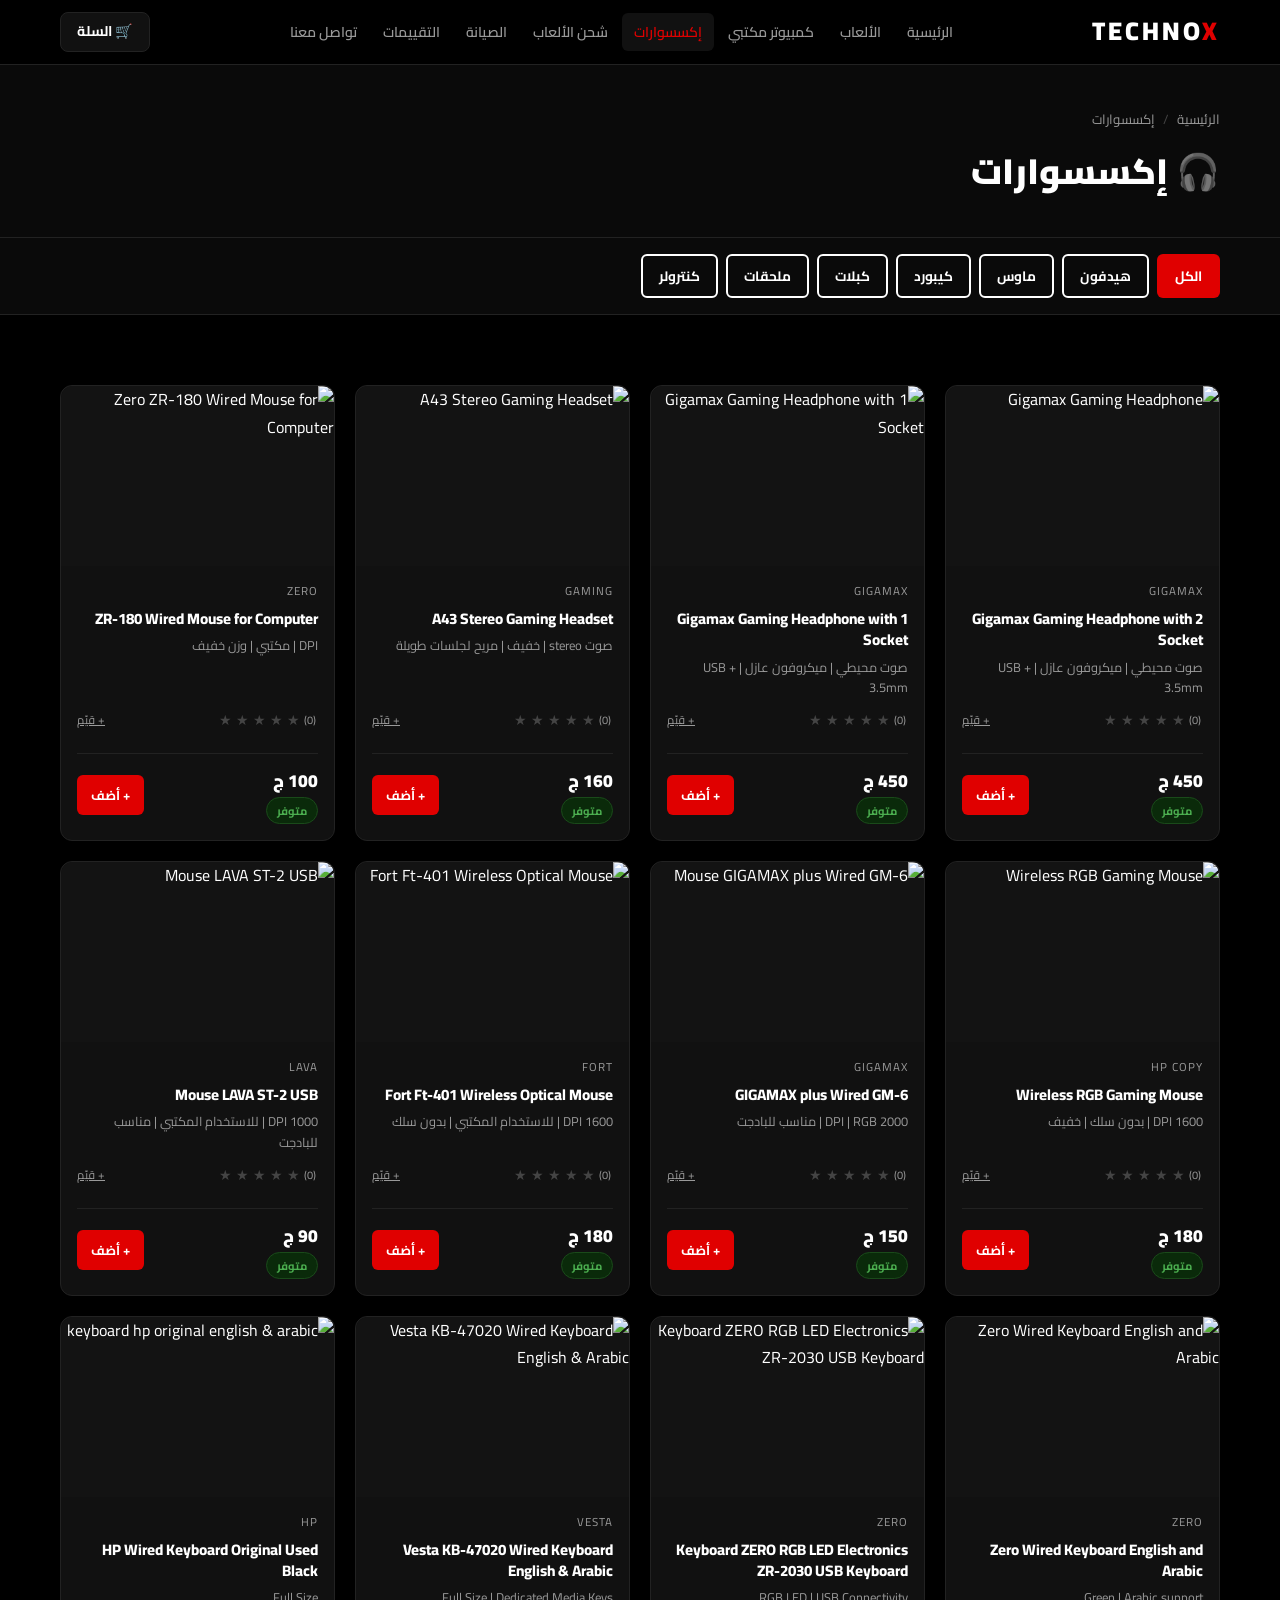
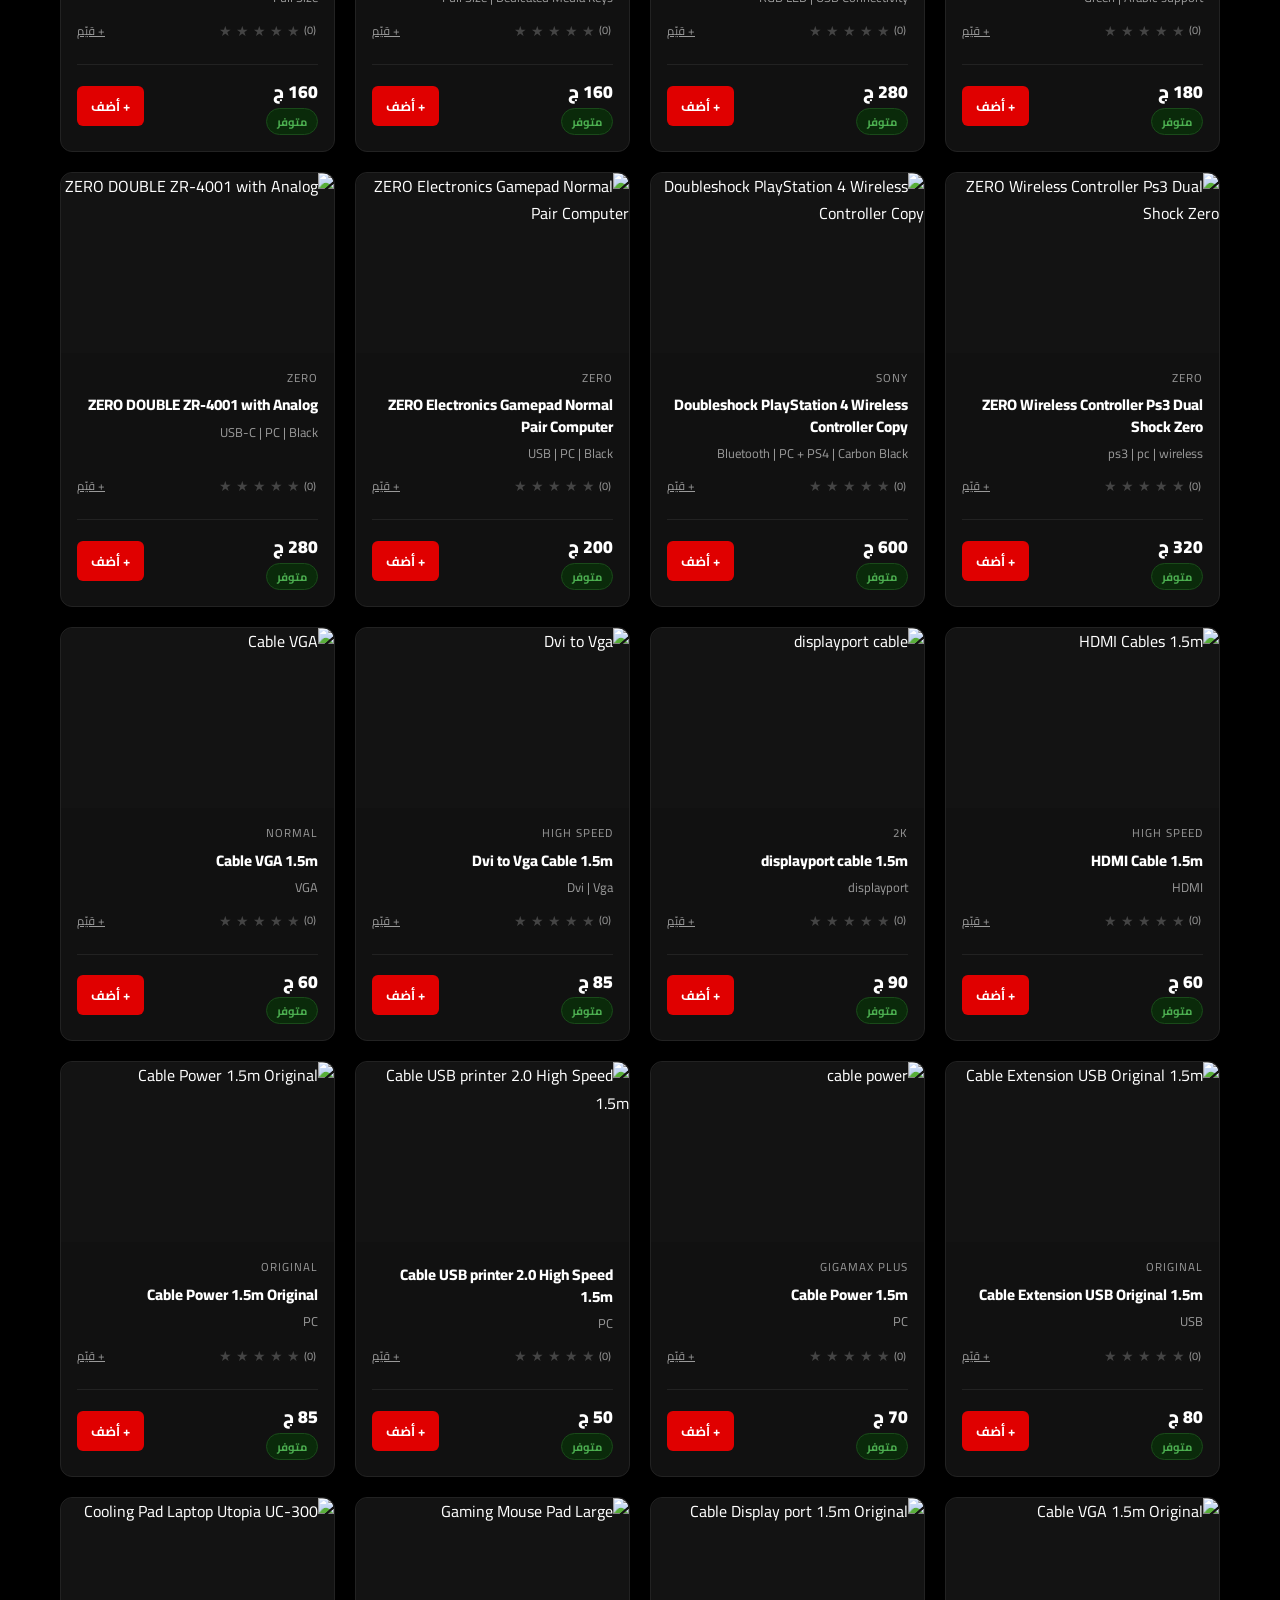
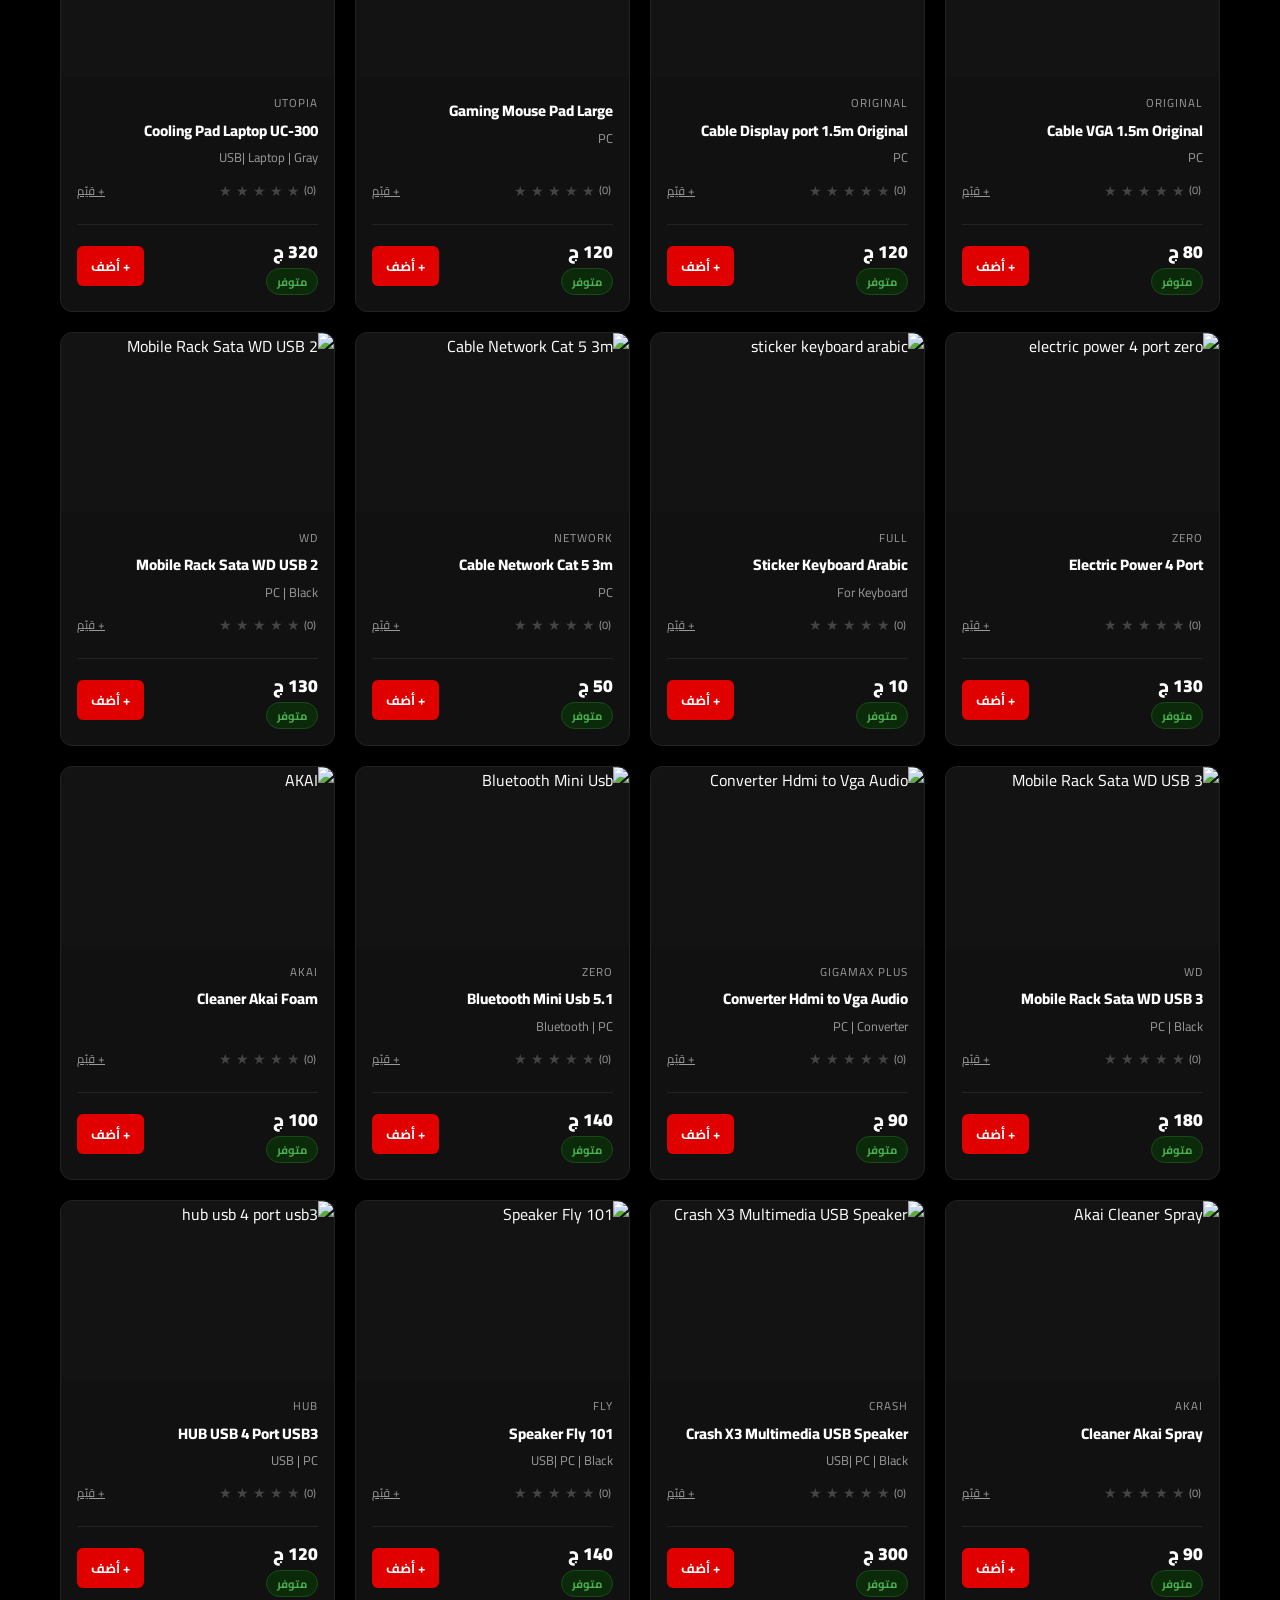
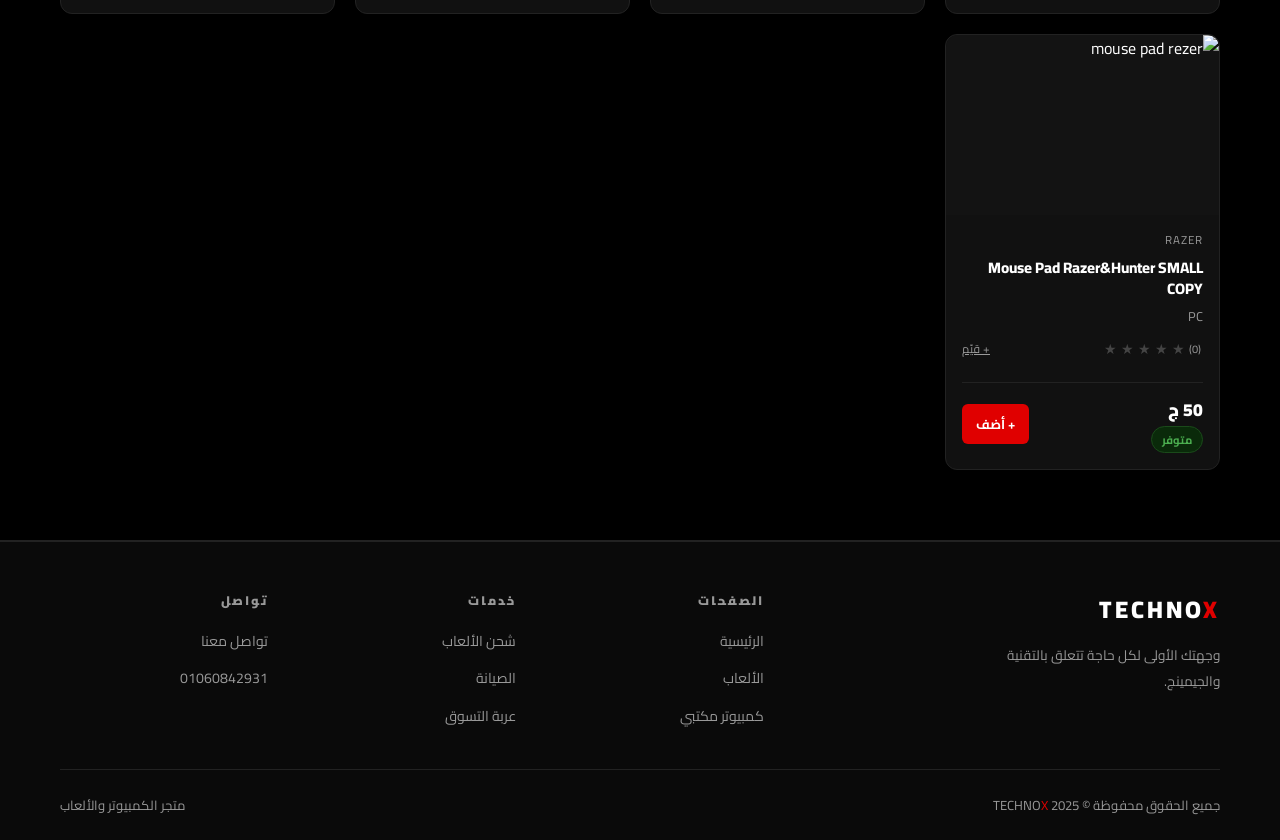
==== commit 5b954c9b: "v7" ====
--- a/accessories.html
+++ b/accessories.html
@@ -19,13 +19,34 @@
       <li><a href="accessories.html" class="active">إكسسوارات</a></li>
       <li><a href="game-topup.html">شحن الألعاب</a></li>
       <li><a href="services.html">الصيانة</a></li>
+      <li><a href="reviews.html">التقييمات</a></li>
       <li><a href="contact.html">تواصل معنا</a></li>
     </ul>
     <div class="nav-right">
       <a href="cart.html" class="nav-cart">🛒 السلة<span class="cart-badge">0</span></a>
+      <button class="hamburger-btn" id="hamburgerBtn" aria-label="فتح القائمة">
+        <span></span><span></span><span></span>
+      </button>
     </div>
   </div>
 </nav>
+
+<div class="mobile-menu" id="mobileMenu">
+  <ul>
+    <li><a href="index.html">الرئيسية</a></li>
+    <li><a href="games.html">الألعاب</a></li>
+    <li><a href="desktops.html">كمبيوتر مكتبي</a></li>
+    <li><a href="accessories.html" class="active">إكسسوارات</a></li>
+    <li><a href="game-topup.html">شحن الألعاب</a></li>
+    <li><a href="services.html">الصيانة</a></li>
+    <li><a href="reviews.html">التقييمات</a></li>
+    <li><a href="contact.html">تواصل معنا</a></li>
+    <li><a href="cart.html">🛒 السلة</a></li>
+  </ul>
+  <div class="mobile-menu-footer">
+    <a href="https://wa.me/201060842931" target="_blank" rel="noreferrer">💬 واتساب: 01060842931</a>
+  </div>
+</div>
 
 <main>
   <div class="page-header">
@@ -557,7 +578,7 @@
         </div>
 
         
-                        <div class="product-card" data-cat="extensions">
+          <div class="product-card" data-cat="extensions">
           <div class="product-thumb">
             <img src="https://tse4.mm.bing.net/th/id/OIP.jCOxPRypBPysNm--V_t40gHaFZ?w=1000&h=728&rs=1&pid=ImgDetMain&o=7&rm=3"
                  alt="Mobile Rack Sata WD USB 2" loading="lazy" />
@@ -574,7 +595,7 @@
         </div>
 
         
-                        <div class="product-card" data-cat="extensions">
+          <div class="product-card" data-cat="extensions">
           <div class="product-thumb">
             <img src="https://tse4.mm.bing.net/th/id/OIP.jCOxPRypBPysNm--V_t40gHaFZ?w=1000&h=728&rs=1&pid=ImgDetMain&o=7&rm=3"
                  alt="Mobile Rack Sata WD USB 3" loading="lazy" />
@@ -585,7 +606,7 @@
             <div class="product-specs">  PC | Black</div>
             <div class="product-footer">
               <div><div class="product-price">180 ج</div><span class="badge badge-in">متوفر</span></div>
-              <button class="btn-add" onclick="addToCart('wd-mobile-rack','Mobile Rack Sata WD USB 3',180,'🎮')">+ أضف</button>
+              <button class="btn-add" onclick="addToCart('wd-mobile-rack usb 3','Mobile Rack Sata WD USB 3',180,'🎮')">+ أضف</button>
             </div>
           </div>
         </div>
@@ -609,7 +630,7 @@
         </div>
 
 
-                        <div class="product-card" data-cat="extensions">
+         <div class="product-card" data-cat="extensions">
           <div class="product-thumb">
             <img src="https://pakistanstore.pk/wp-content/uploads/2020/09/Mini-Bluetooth-USB.jpg"
                  alt="Bluetooth Mini Usb " loading="lazy" />
@@ -620,7 +641,7 @@
             <div class="product-specs"> Bluetooth | PC </div>
             <div class="product-footer">
               <div><div class="product-price">140 ج</div><span class="badge badge-in">متوفر</span></div>
-              <button class="btn-add" onclick="addToCart('zero-dbl-ctrl','Bluetooth Mini Usb 5.1',140,'🎮')">+ أضف</button>
+              <button class="btn-add" onclick="addToCart('zero bluetooth-ctrl','Bluetooth Mini Usb 5.1',140,'🎮')">+ أضف</button>
             </div>
           </div>
         </div>
@@ -756,5 +777,6 @@
   });
 }
 </script>
+<script src="js/ratings.js"></script>
 </body>
 </html>
--- a/css/style.css
+++ b/css/style.css
@@ -472,3 +472,113 @@
   .section-title { font-size: 1.5rem; }
   .cat-grid { grid-template-columns: repeat(2, 1fr); }
 }
+
+/* ══════════════════════════════
+   HAMBURGER BUTTON
+══════════════════════════════ */
+.hamburger-btn {
+  display: none;
+  flex-direction: column;
+  gap: 5px;
+  align-items: center;
+  justify-content: center;
+  width: 44px;
+  height: 44px;
+  background: var(--card);
+  border: 1px solid var(--border);
+  border-radius: 8px;
+  cursor: pointer;
+  flex-shrink: 0;
+  padding: 0;
+}
+.hamburger-btn span {
+  display: block;
+  width: 22px;
+  height: 2px;
+  background: var(--white);
+  border-radius: 2px;
+  transition: all .25s;
+}
+.hamburger-btn.open span:nth-child(1) { transform: translateY(7px) rotate(45deg); background: var(--red); }
+.hamburger-btn.open span:nth-child(2) { opacity: 0; }
+.hamburger-btn.open span:nth-child(3) { transform: translateY(-7px) rotate(-45deg); background: var(--red); }
+
+/* ══════════════════════════════
+   MOBILE MENU OVERLAY
+══════════════════════════════ */
+.mobile-menu {
+  display: none;
+  position: fixed;
+  top: 64px; left: 0; right: 0; bottom: 0;
+  background: rgba(0,0,0,.97);
+  backdrop-filter: blur(8px);
+  z-index: 199;
+  flex-direction: column;
+  padding: 20px;
+  overflow-y: auto;
+}
+.mobile-menu.open {
+  display: flex;
+  animation: mmSlideDown .2s ease-out;
+}
+@keyframes mmSlideDown {
+  from { opacity: 0; transform: translateY(-8px); }
+  to   { opacity: 1; transform: translateY(0); }
+}
+.mobile-menu > ul { display: flex; flex-direction: column; gap: 4px; }
+.mobile-menu > ul li a {
+  display: flex; align-items: center;
+  padding: 14px 16px; border-radius: 10px;
+  font-weight: 700; font-size: 1.05rem;
+  color: var(--white); border-right: 3px solid transparent;
+  transition: all .15s;
+}
+.mobile-menu > ul li a:hover,
+.mobile-menu > ul li a.active {
+  color: var(--red); background: var(--card); border-right-color: var(--red);
+}
+.mobile-menu-footer {
+  margin-top: auto; padding-top: 24px; border-top: 1px solid var(--border);
+}
+.mobile-menu-footer a {
+  display: flex; align-items: center; gap: 10px;
+  background: #1a3a1a; border: 1px solid #2a5a2a;
+  border-radius: 8px; padding: 12px 16px;
+  color: #4caf50; font-weight: 700; font-size: .9rem;
+}
+
+/* ══════════════════════════════
+   MOBILE NAV OVERRIDES
+══════════════════════════════ */
+@media(max-width:900px){
+  .nav-links     { display: none !important; }
+  .hamburger-btn { display: flex !important; }
+  .nav-cart      { display: none !important; }
+}
+
+/* ══════════════════════════════
+   CART PAGE — MOBILE FIXES
+══════════════════════════════ */
+@media(max-width:640px){
+  .cart-item {
+    flex-wrap: wrap;
+    gap: 10px;
+    padding: 14px 12px;
+  }
+  .cart-item-emoji { font-size: 2rem; width: 44px; }
+  .cart-item-info  { flex: 1; min-width: 0; }
+  .cart-item-name  { font-size: .88rem; }
+  .cart-item-ctrl  { order: 3; }
+  .cart-item-total { order: 4; min-width: auto; font-size: .95rem; text-align: right; }
+  .btn-remove      { order: 5; }
+  .cart-summary    { position: static !important; }
+}
+
+/* ══════════════════════════════
+   REVIEWS PAGE — MOBILE FIXES
+══════════════════════════════ */
+.reviews-layout { display: grid; grid-template-columns: 1fr 380px; gap: 40px; align-items: start; }
+@media(max-width:900px){
+  .reviews-layout        { grid-template-columns: 1fr !important; }
+  .reviews-form-sticky   { position: static !important; margin-top: 32px; }
+}
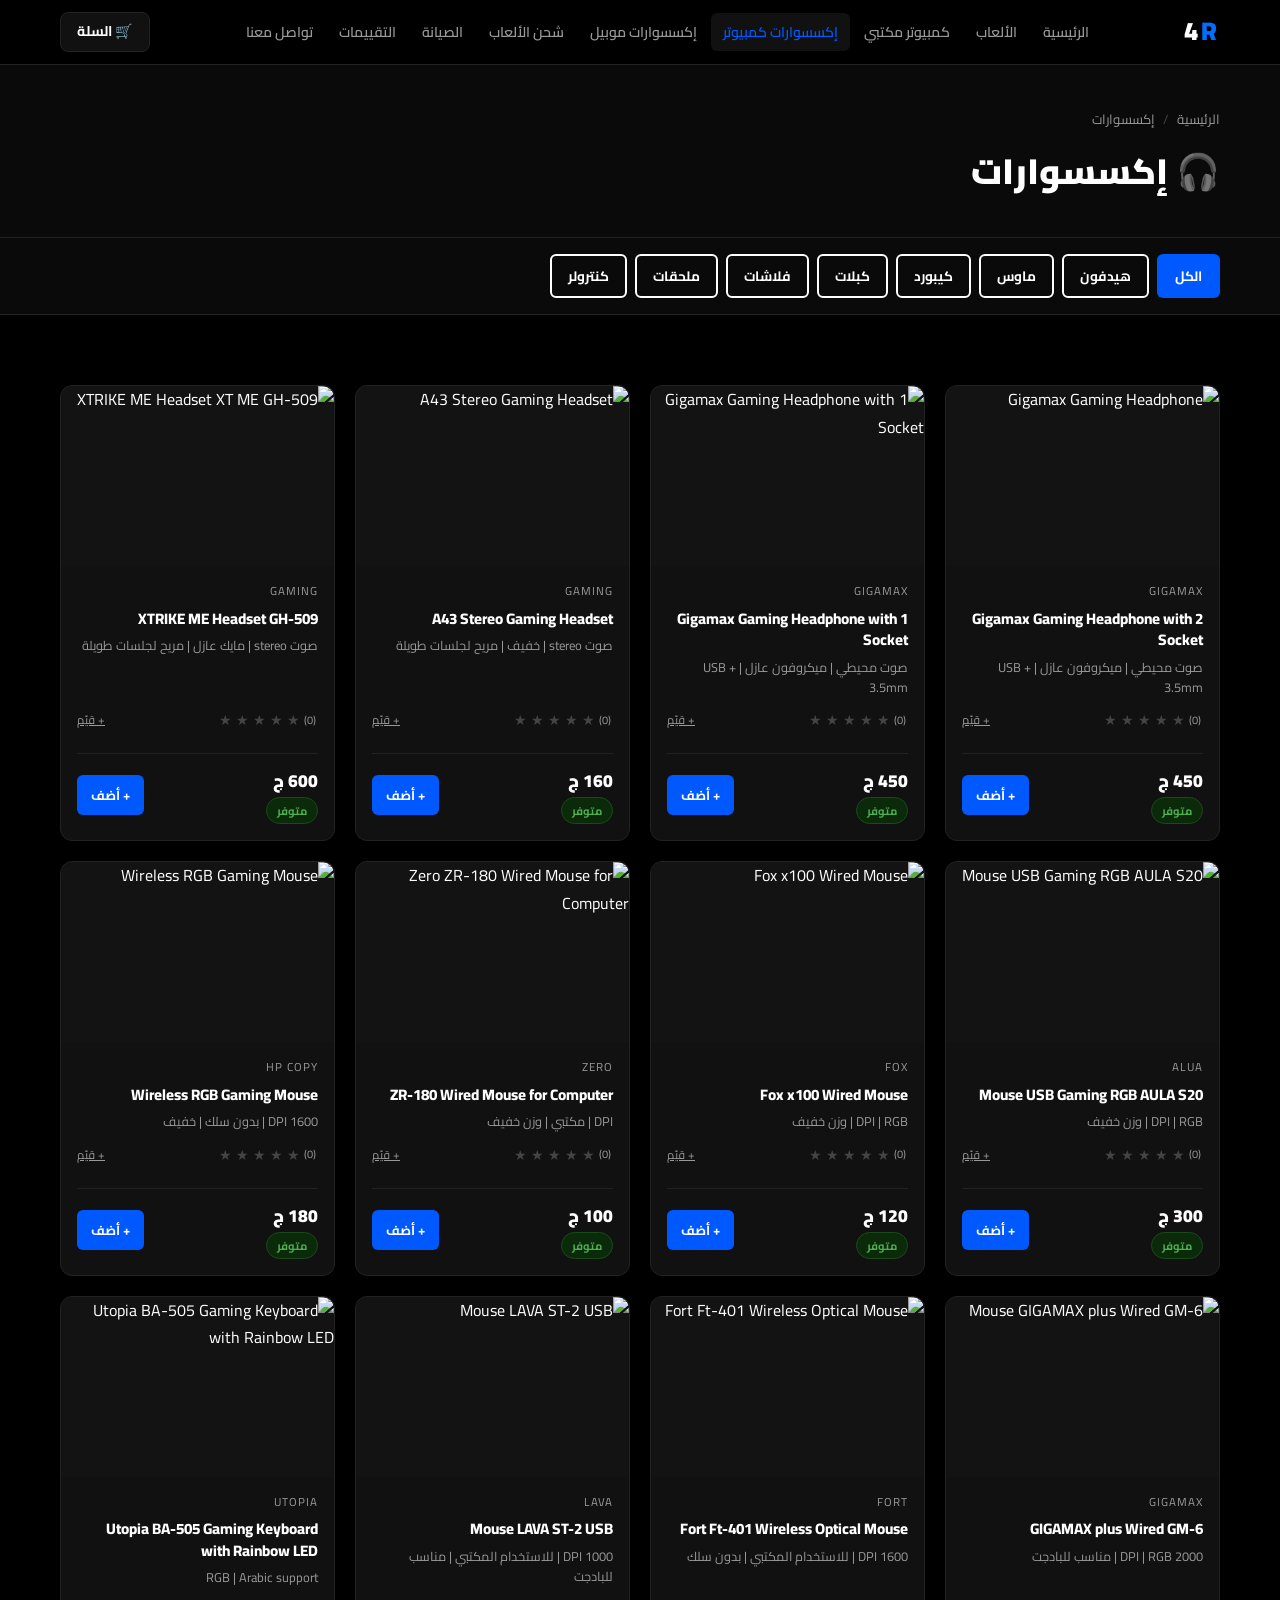
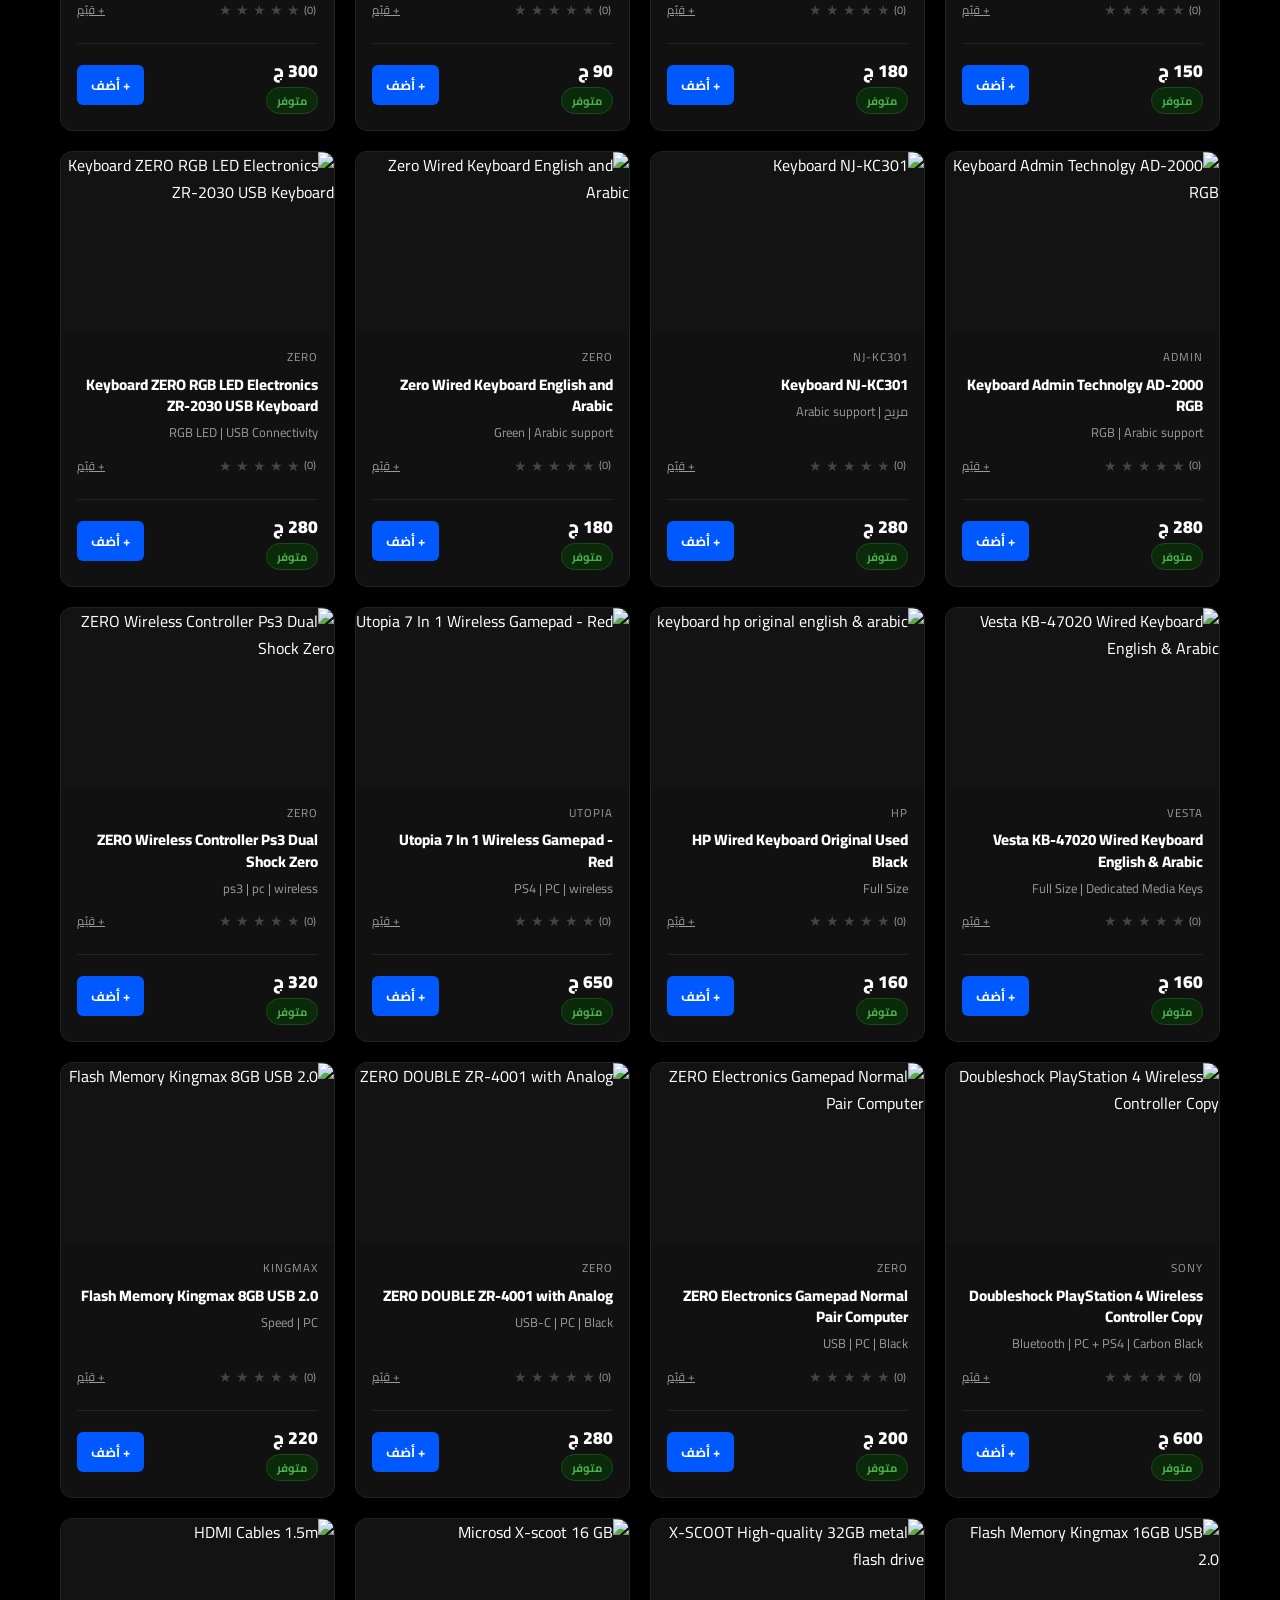
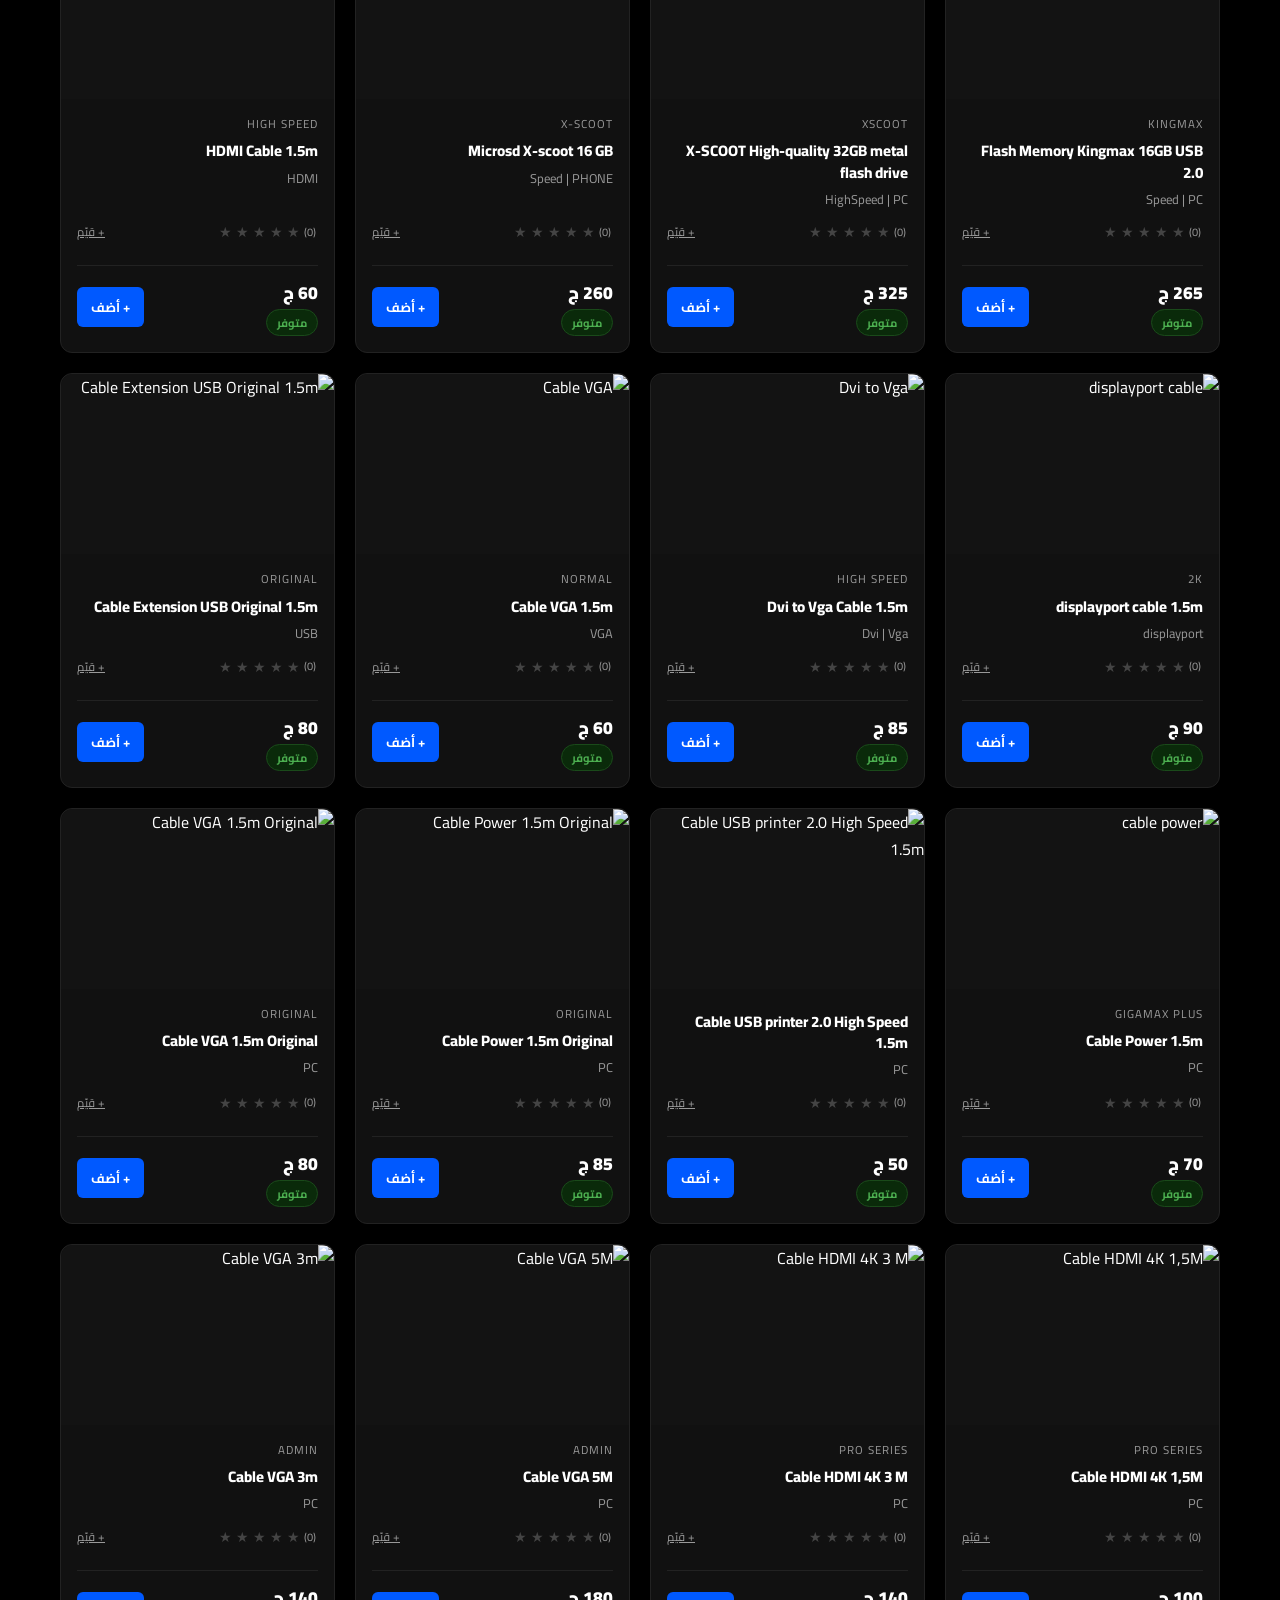
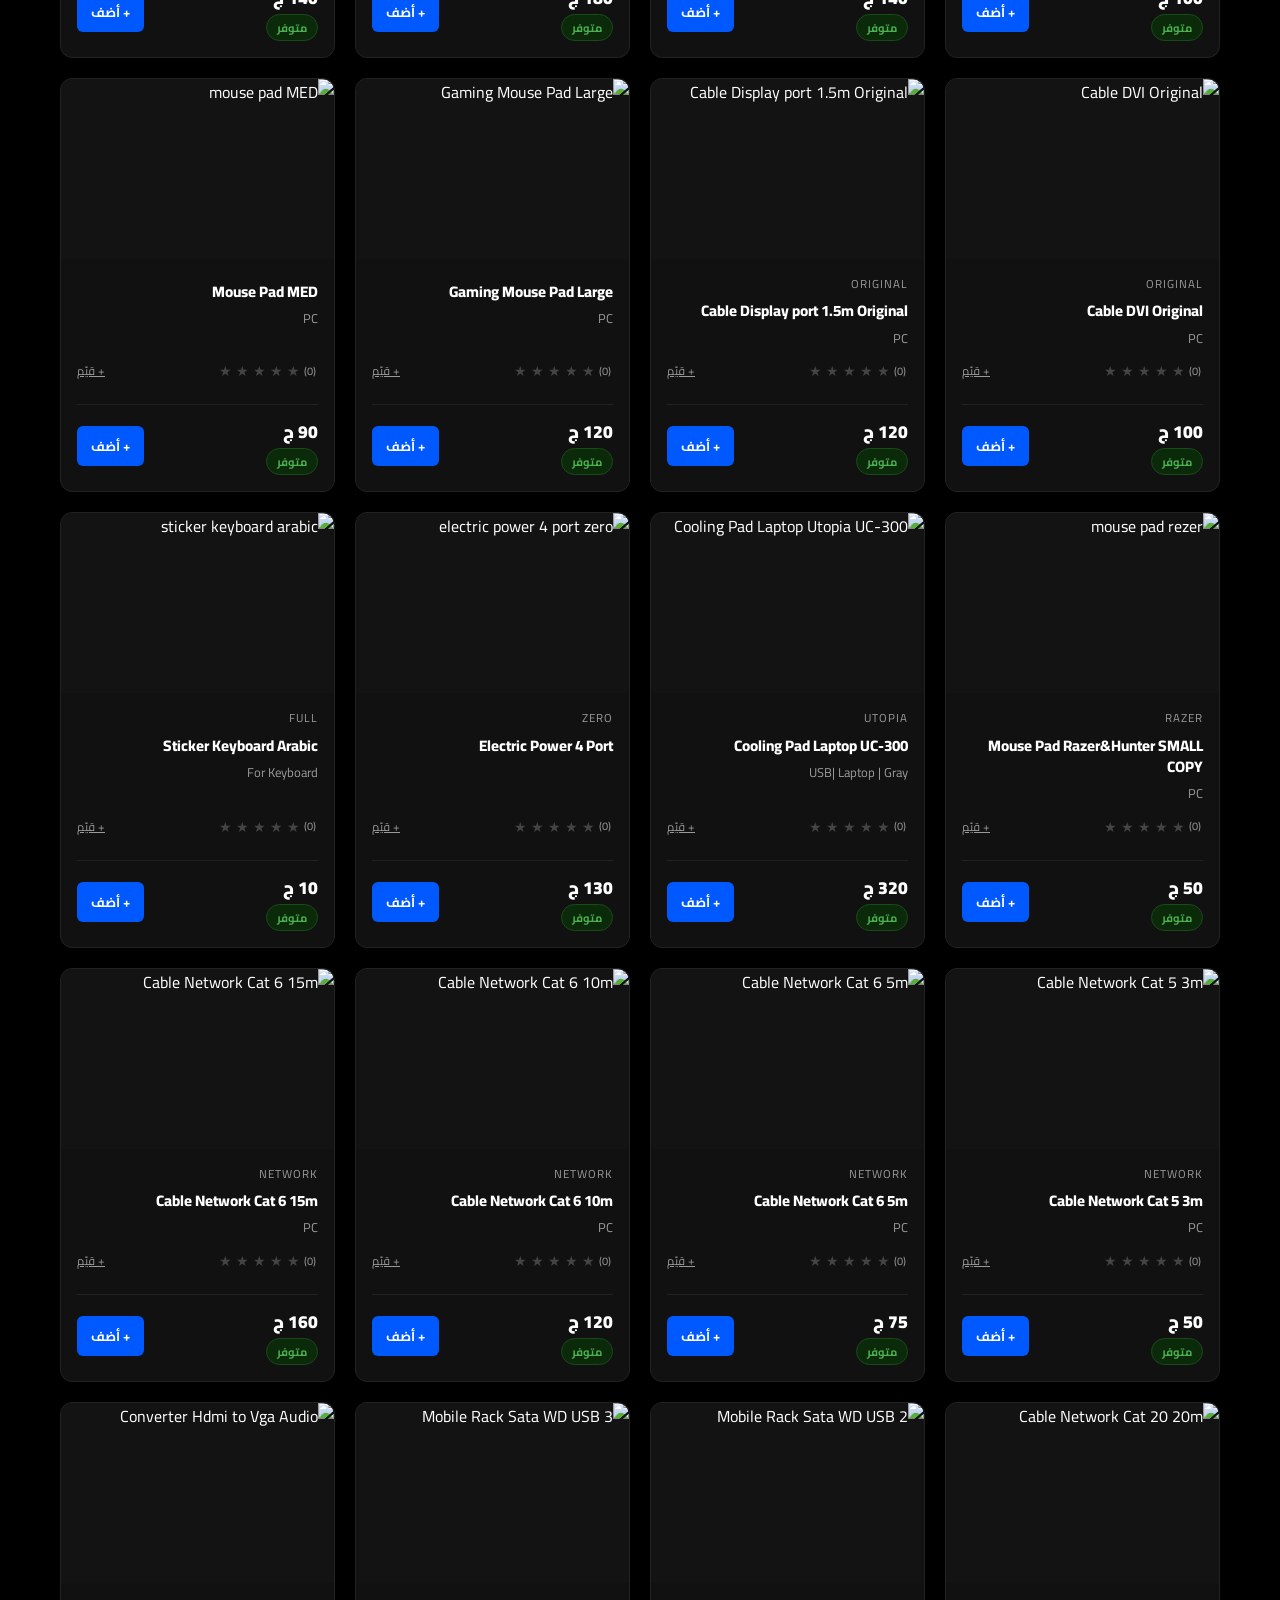
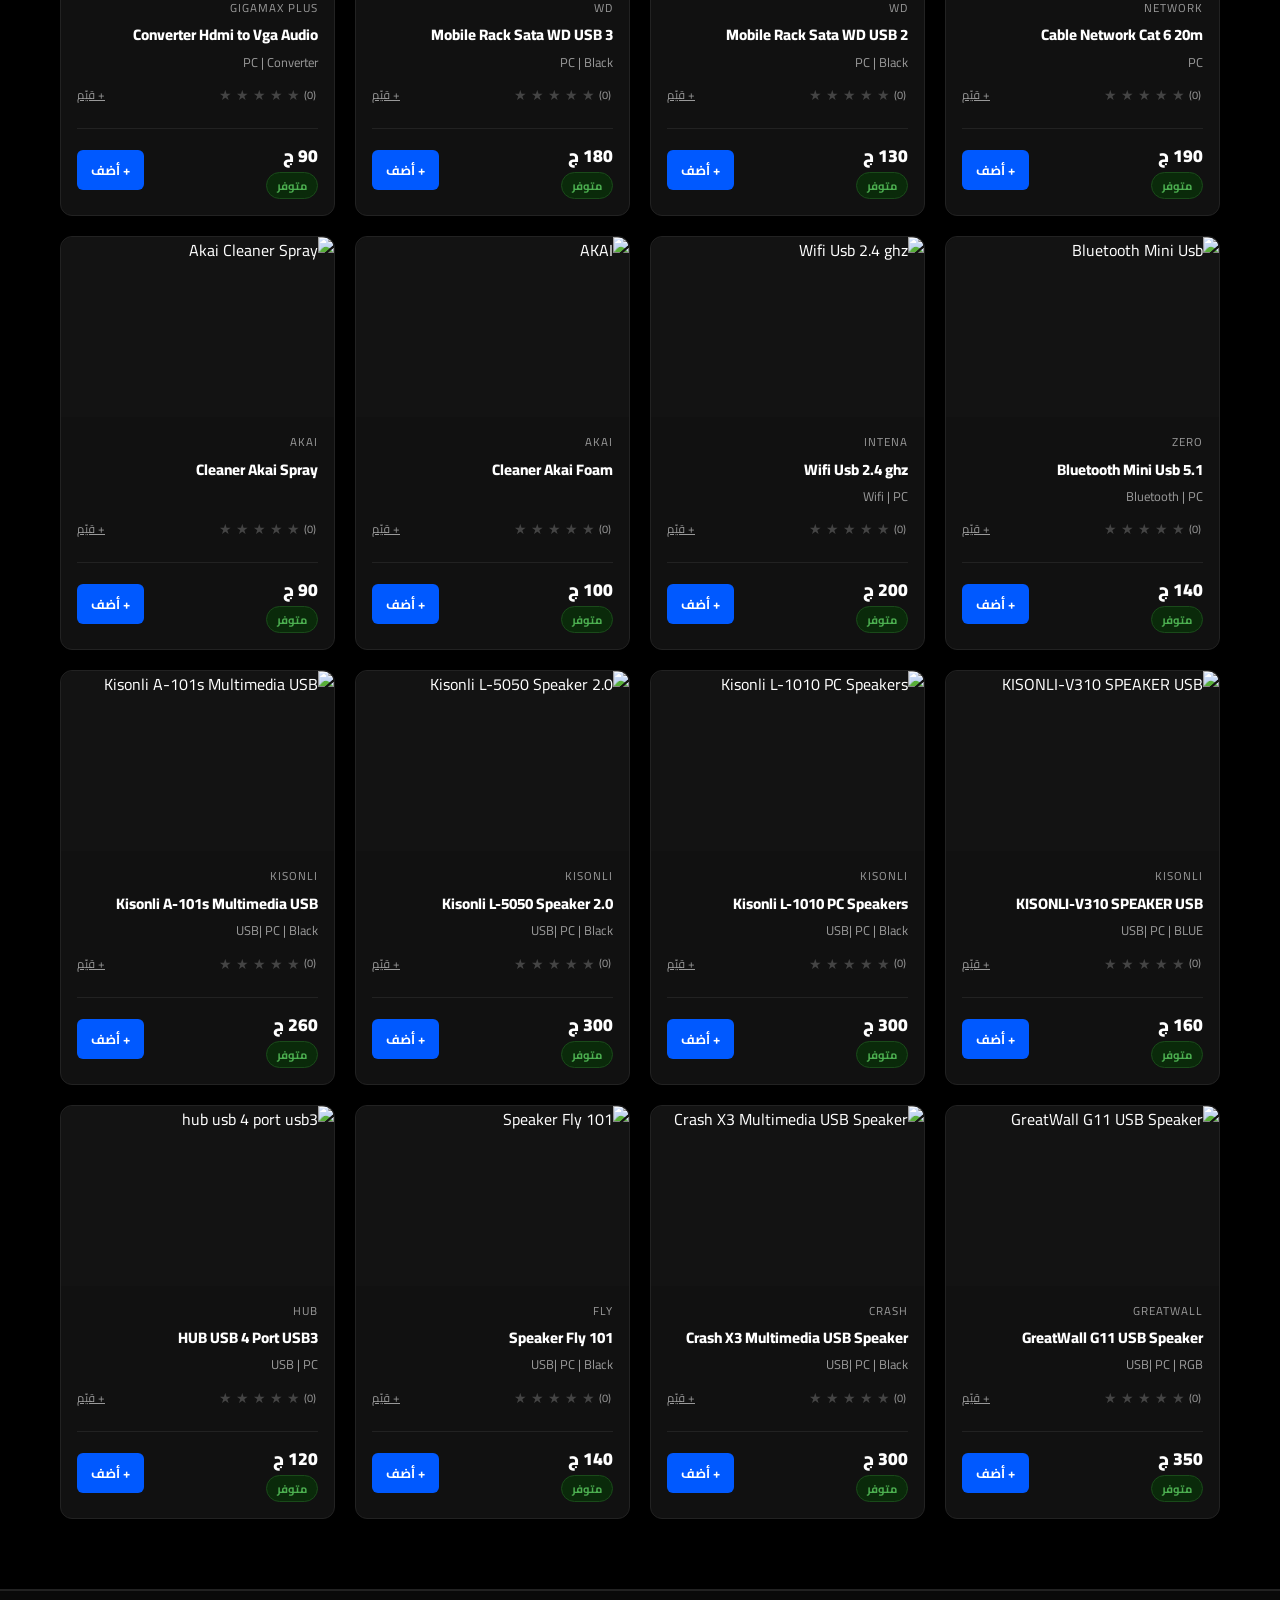
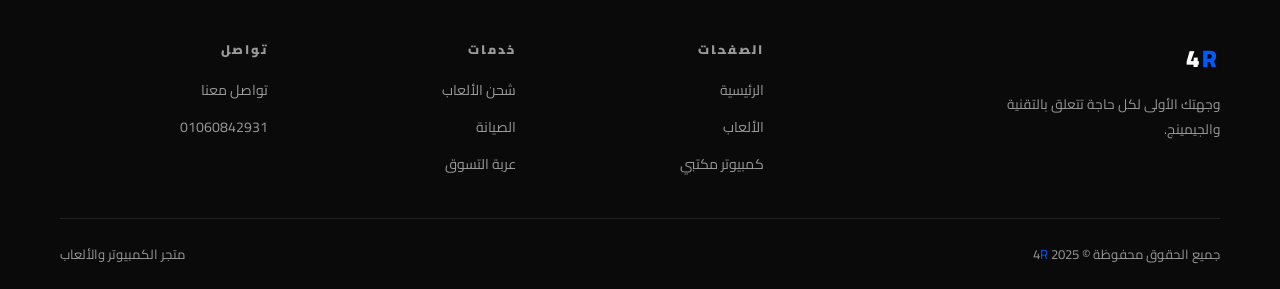
==== commit 4f817df3: "." ====
--- a/accessories.html
+++ b/accessories.html
@@ -3,7 +3,7 @@
 <head>
   <meta charset="UTF-8" />
   <meta name="viewport" content="width=device-width, initial-scale=1.0" />
-  <title>TechnoX | إكسسوارات</title>
+  <title>4R | إكسسوارات</title>
   <link href="https://fonts.googleapis.com/css2?family=Cairo:wght@400;600;700;900&display=swap" rel="stylesheet" />
   <link rel="stylesheet" href="css/style.css" />
 </head>
@@ -11,12 +11,13 @@
 
 <nav class="navbar">
   <div class="container nav-inner">
-    <a href="index.html" class="logo">TECHNO<span class="x">X</span></a>
+    <a href="index.html" class="logo">4<span class="x">R</span></a>
     <ul class="nav-links">
       <li><a href="index.html">الرئيسية</a></li>
       <li><a href="games.html">الألعاب</a></li>
       <li><a href="desktops.html">كمبيوتر مكتبي</a></li>
-      <li><a href="accessories.html" class="active">إكسسوارات</a></li>
+      <li><a href="accessories.html" class="active" >إكسسوارات كمبيوتر</a></li>
+    <li><a href="mobile.html" >إكسسوارات موبيل</a></li>
       <li><a href="game-topup.html">شحن الألعاب</a></li>
       <li><a href="services.html">الصيانة</a></li>
       <li><a href="reviews.html">التقييمات</a></li>
@@ -36,7 +37,8 @@
     <li><a href="index.html">الرئيسية</a></li>
     <li><a href="games.html">الألعاب</a></li>
     <li><a href="desktops.html">كمبيوتر مكتبي</a></li>
-    <li><a href="accessories.html" class="active">إكسسوارات</a></li>
+    <li><a href="accessories.html" class="active" >إكسسوارات كمبيوتر</a></li>
+    <li><a href="mobile.html" >إكسسوارات موبيل</a></li>
     <li><a href="game-topup.html">شحن الألعاب</a></li>
     <li><a href="services.html">الصيانة</a></li>
     <li><a href="reviews.html">التقييمات</a></li>
@@ -63,6 +65,7 @@
       <button class="btn btn-outline btn-sm filter-btn" onclick="filterAcc('mouse',this)">ماوس</button>
       <button class="btn btn-outline btn-sm filter-btn" onclick="filterAcc('keyboard',this)">كيبورد</button>
             <button class="btn btn-outline btn-sm filter-btn" onclick="filterAcc('cables',this)">كبلات</button>
+            <button class="btn btn-outline btn-sm filter-btn" onclick="filterAcc('usb',this)">فلاشات</button>
                   <button class="btn btn-outline btn-sm filter-btn" onclick="filterAcc('extensions',this)">ملحقات</button>
       <button class="btn btn-outline btn-sm filter-btn" onclick="filterAcc('controller',this)">كنترولر</button>
     </div>
@@ -72,10 +75,10 @@
     <div class="container">
       <div class="products-grid" id="accGrid">
 
-        <!-- ══ هيدفون ══ -->
+      
         <div class="product-card" data-cat="headset">
           <div class="product-thumb">
-            <img src="https://th.bing.com/th/id/R.8169ee0ae745d11b8834fbec943b3fdf?rik=bGb4jzq860Txrg&riu=http%3a%2f%2fkimostore.net%2fcdn%2fshop%2ffiles%2fGigamaxPlusY-888GamingHeadset.jpg%3fv%3d1742714881&ehk=cbus5PwZ6GNTzlyFCJwSR%2fq5Rv1YT5KSLiOl%2fdbor8M%3d&risl=&pid=ImgRaw&r=0"
+            <img src="https://imgs.search.brave.com/C-HHiCXnGyRlsSJP_Y7JTyoOShP99-Jx5o-BW8uI3ZY/rs:fit:860:0:0:0/g:ce/aHR0cHM6Ly9tb3Rh/amVyLmItY2RuLm5l/dC91cGxvYWRzL2Fs/ZXhzdG9yZS9wcm9k/dWN0cy8xNzQzOTYx/NTI1ODM2LmpwZw"
                  alt="Gigamax Gaming Headphone" loading="lazy" />
           </div>
           <div class="product-body">
@@ -91,7 +94,7 @@
 
         <div class="product-card" data-cat="headset">
           <div class="product-thumb">
-            <img src="https://th.bing.com/th/id/R.e5564a4646fe95042e1d36ca468300bb?rik=DjTNB5%2bpcvnVyA&riu=http%3a%2f%2fdar-elcomputer.com%2fcdn%2fshop%2ffiles%2f15.......jpg%3fv%3d1722248050&ehk=k2JtKZIlM3Hdx11P2OGyOgJHjMjrFlgI1ceLCp0qPbI%3d&risl=&pid=ImgRaw&r=0"
+            <img src="https://imgs.search.brave.com/mkt7ceOCmpa8wfE5EsVG2fIez55HjySDKCD3ozhunZs/rs:fit:860:0:0:0/g:ce/aHR0cHM6Ly9tb3Rh/amVyLmItY2RuLm5l/dC91cGxvYWRzL2Fs/ZXhzdG9yZS9wcm9k/Y3V0cy8xNjYwMzI2/NTcxMzMxLndlYnA"
                  alt="Gigamax Gaming Headphone with 1 Socket" loading="lazy" />
           </div>
           <div class="product-body">
@@ -121,7 +124,55 @@
           </div>
         </div>
 
-        <!-- ══ ماوس ══ -->
+        <div class="product-card" data-cat="headset">
+          <div class="product-thumb">
+            <img src="https://imgs.search.brave.com/D2Zzp_MJJ2iQcdfqRyLRMGfkqmUdv2q_LEdyqRBPXuk/rs:fit:860:0:0:0/g:ce/aHR0cHM6Ly9tYWt0/YWJha3cuY29tL2Nk/bi9zaG9wL2ZpbGVz/LzY5MzIzOTE5MTI5/NjYucG5nP3Y9MTc3/NzU3NjA5NCZ3aWR0/aD0xOTQ2"
+                 alt="XTRIKE ME Headset XT ME GH-509" loading="lazy" />
+          </div>
+          <div class="product-body">
+            <div class="product-brand">gaming</div>
+            <div class="product-name">XTRIKE ME Headset GH-509 </div>
+            <div class="product-specs">صوت stereo | مايك عازل | مريح لجلسات طويلة</div>
+            <div class="product-footer">
+              <div><div class="product-price">600 ج</div><span class="badge badge-in">متوفر</span></div>
+              <button class="btn-add" onclick="addToCart('GH-509','XTRIKE ME Headset XT GH-509',600,'🎧')">+ أضف</button>
+            </div>
+          </div>
+        </div>
+
+   
+        <div class="product-card" data-cat="mouse">
+          <div class="product-thumb">
+            <img src="https://imgs.search.brave.com/x2z2-EXy-xg_2l_c1JVt1O-p8u9nUYkmbZguw8ln9_U/rs:fit:860:0:0:0/g:ce/aHR0cHM6Ly9iYXRv/bHN0b3JlLmNvbS93/cC1jb250ZW50L3Vw/bG9hZHMvMjAyNS8w/NS9zMjAtMi5wbmc"
+                 alt="Mouse USB Gaming RGB AULA S20" loading="lazy" />
+          </div>
+          <div class="product-body">
+            <div class="product-brand">ALUA</div>
+            <div class="product-name"> Mouse USB Gaming RGB AULA S20</div>
+            <div class="product-specs"> DPI | RGB | وزن  خفيف</div>
+            <div class="product-footer">
+              <div><div class="product-price">300 ج</div><span class="badge badge-in">متوفر</span></div>
+              <button class="btn-add" onclick="addToCart('ALUA S20','Mouse USB Gaming RGB AULA S20',300,'🖱️')">+ أضف</button>
+            </div>
+          </div>
+        </div>
+
+<div class="product-card" data-cat="mouse">
+          <div class="product-thumb">
+            <img src="https://imgs.search.brave.com/SONf44gcVPJOeavkt5D7OATbX97vkyc14u4jVw7Nc_U/rs:fit:860:0:0:0/g:ce/aHR0cHM6Ly9tLm1l/ZGlhLWFtYXpvbi5j/b20vaW1hZ2VzL0kv/NTFhSS1aOXBBZUwu/anBn"
+                 alt="Fox x100 Wired Mouse " loading="lazy" />
+          </div>
+          <div class="product-body">
+            <div class="product-brand">Fox</div>
+            <div class="product-name"> Fox x100 Wired Mouse</div>
+            <div class="product-specs"> DPI | RGB | وزن  خفيف</div>
+            <div class="product-footer">
+              <div><div class="product-price">120 ج</div><span class="badge badge-in">متوفر</span></div>
+              <button class="btn-add" onclick="addToCart('fox-x100','Fox x100 Wired Mouse',120,'🖱️')">+ أضف</button>
+            </div>
+          </div>
+        </div>
+
         <div class="product-card" data-cat="mouse">
           <div class="product-thumb">
             <img src="https://tse3.mm.bing.net/th/id/OIP.oKF8g6QHvfGW3noFSmgnfAHaHa?rs=1&pid=ImgDetMain&o=7&rm=3"
@@ -202,7 +253,54 @@
           </div>
         </div>
 
-        <!-- ══ كيبورد ══ -->
+        <div class="product-card" data-cat="keyboard">
+          <div class="product-thumb">
+            <img src="https://imgs.search.brave.com/Hx0mv7swTT-vfNYxu3BRXZ-HTMeC_rGJDda0LCGnsAU/rs:fit:860:0:0:0/g:ce/aHR0cHM6Ly9tLm1l/ZGlhLWFtYXpvbi5j/b20vaW1hZ2VzL0kv/NTFhdlJvRVlNK0wu/anBn"
+                 alt="Utopia BA-505 Gaming Keyboard with Rainbow LED" loading="lazy" />
+          </div>
+          <div class="product-body">
+            <div class="product-brand">UTOPIA</div>
+            <div class="product-name">Utopia BA-505 Gaming Keyboard with Rainbow LED</div>
+            <div class="product-specs">RGB | Arabic support</div>
+            <div class="product-footer">
+              <div><div class="product-price">300 ج</div><span class="badge badge-in">متوفر</span></div>
+              <button class="btn-add" onclick="addToCart('utopia','Utopia BA-505 Gaming Keyboard with Rainbow LED',300,'⌨️')">+ أضف</button>
+            </div>
+          </div>
+        </div>
+
+        <div class="product-card" data-cat="keyboard">
+          <div class="product-thumb">
+            <img src="https://imgs.search.brave.com/QaQKm-e4CwaG5F8aaRwhmn1CHJgemqNHAO-OPhPcdxU/rs:fit:860:0:0:0/g:ce/aHR0cHM6Ly9tLm1l/ZGlhLWFtYXpvbi5j/b20vaW1hZ2VzL0kv/NzFWVWZUemZ4YlMu/anBn"
+                 alt="Keyboard Admin Technolgy AD-2000 RGB" loading="lazy" />
+          </div>
+          <div class="product-body">
+            <div class="product-brand">ADMIN</div>
+            <div class="product-name">Keyboard Admin Technolgy AD-2000 RGB</div>
+            <div class="product-specs">RGB | Arabic support</div>
+            <div class="product-footer">
+              <div><div class="product-price">280 ج</div><span class="badge badge-in">متوفر</span></div>
+              <button class="btn-add" onclick="addToCart('ADMIN','Keyboard Admin Technolgy AD-2000 RGB',280,'⌨️')">+ أضف</button>
+            </div>
+          </div>
+        </div>
+
+        <div class="product-card" data-cat="keyboard">
+          <div class="product-thumb">
+            <img src="https://imgs.search.brave.com/25Rrkik2z72IzWlAjsnH1l-v3NPhSBTfXvkvBAMQND8/rs:fit:860:0:0:0/g:ce/aHR0cHM6Ly9lbG9y/b2J5LmNvbS9wdWJs/aWMvdXBsb2Fkcy9h/bGwvYjFYWHpYelFO/c0hUbWxQV3ZJR3BB/WXR0Z3RzZFlxd1Ro/Um1SV2hBYS5wbmc"
+                 alt="Keyboard NJ-KC301" loading="lazy" />
+          </div>
+          <div class="product-body">
+            <div class="product-brand">NJ-KC301</div>
+            <div class="product-name">Keyboard NJ-KC301</div>
+            <div class="product-specs"> مريح | Arabic support</div>
+            <div class="product-footer">
+              <div><div class="product-price">280 ج</div><span class="badge badge-in">متوفر</span></div>
+              <button class="btn-add" onclick="addToCart('NJ-KC301','Keyboard NJ-KC301',280,'⌨️')">+ أضف</button>
+            </div>
+          </div>
+        </div>
+
         <div class="product-card" data-cat="keyboard">
           <div class="product-thumb">
             <img src="https://tse1.mm.bing.net/th/id/OIP.boMo8JPHi9ZpDjt6pM27jAHaHa?rs=1&pid=ImgDetMain&o=7&rm=3"
@@ -237,7 +335,7 @@
 
         <div class="product-card" data-cat="keyboard">
           <div class="product-thumb">
-            <img src="https://tse3.mm.bing.net/th/id/OIP.bpH11KN6pbdgZ1pRLSo5wwHaHa?rs=1&pid=ImgDetMain&o=7&rm=3"
+            <img src="https://kimostore.net/cdn/shop/files/VestaKB-47020WiredKeyboardEnglish_Arabic_1.jpg?v=1775051760"
                  alt="Vesta KB-47020 Wired Keyboard English & Arabic" loading="lazy" />
           </div>
           <div class="product-body">
@@ -267,7 +365,22 @@
           </div>
         </div>
 
-        <!-- ══ كنترولر ══ -->
+        <div class="product-card" data-cat="controller">
+          <div class="product-thumb">
+            <img src="https://imgs.search.brave.com/cCL5e5KIhtPsNbYD1YHNwp2QVAPO6otx8FajN-WbhQI/rs:fit:860:0:0:0/g:ce/aHR0cHM6Ly9lZy5q/dW1pYS5pcy91bnNh/ZmUvZml0LWluLzUw/MHg1MDAvZmlsdGVy/czpmaWxsKHdoaXRl/KS9wcm9kdWN0Lzc0/LzQ5MjYzMi8xLmpw/Zz85MDA3"
+                 alt="Utopia 7 In 1 Wireless Gamepad - Red" loading="lazy" />
+          </div>
+          <div class="product-body">
+            <div class="product-brand">UTOPIA</div>
+            <div class="product-name">Utopia 7 In 1 Wireless Gamepad - Red</div>
+            <div class="product-specs"> PS4 | PC | wireless </div>
+            <div class="product-footer">
+              <div><div class="product-price">650 ج</div><span class="badge badge-in">متوفر</span></div>
+              <button class="btn-add" onclick="addToCart('UTOPIA','Utopia 7 In 1 Wireless Gamepad - Red',650,'🎮')">+ أضف</button>
+            </div>
+          </div>
+        </div>
+
         <div class="product-card" data-cat="controller">
           <div class="product-thumb">
             <img src="https://eg.jumia.is/unsafe/fit-in/500x500/filters:fill(white)/product/79/145042/1.jpg?4406"
@@ -286,7 +399,7 @@
 
         <div class="product-card" data-cat="controller">
           <div class="product-thumb">
-            <img src="https://th.bing.com/th/id/R.8f388c9f7120bd3003342951de45fddf?rik=rB6ZFkwNdrW7Tg&riu=http%3a%2f%2fwww.platinum-jo.com%2fphotos%2f3309.png&ehk=v21sULG6j5aGc2gF29matuEKT5KzvVyTYxYJH%2bJ1xj4%3d&risl=&pid=ImgRaw&r=0"
+            <img src="https://imgs.search.brave.com/CGn8YWVCljQZothhwITW61e-p3rkyiqc8gj4m-9yR8Y/rs:fit:860:0:0:0/g:ce/aHR0cHM6Ly93d3cu/cGxhdGludW0tam8u/Y29tL3Bob3Rvcy8z/MzA5LnBuZw"
                  alt="Doubleshock PlayStation 4 Wireless Controller Copy" loading="lazy" />
           </div>
           <div class="product-body">
@@ -332,6 +445,70 @@
           </div>
         </div>
 
+        <div class="product-card" data-cat="usb">
+          <div class="product-thumb">
+            <img src="https://imgs.search.brave.com/wy2o6DvM6CwtNnX50eSaryN1iZNRRI9zJf2usyB_y2k/rs:fit:860:0:0:0/g:ce/aHR0cHM6Ly9tb3Rh/amVyLmItY2RuLm5l/dC91cGxvYWRzL2Fs/ZXhzdG9yZS9wcm9k/dWN0cy8xNzgwNTE0/MDA1MzE4LmpwZw"
+                 alt="Flash Memory Kingmax 8GB USB 2.0" loading="lazy" />
+          </div>
+          <div class="product-body">
+            <div class="product-brand">KINGMAX</div>
+            <div class="product-name">Flash Memory Kingmax 8GB USB 2.0</div>
+            <div class="product-specs"> Speed | PC </div>
+            <div class="product-footer">
+              <div><div class="product-price">220 ج</div><span class="badge badge-in">متوفر</span></div>
+              <button class="btn-add" onclick="addToCart('Kingmax-ctrl','Flash Memory Kingmax 8GB USB 2.0',220,'🎦')">+ أضف</button>
+            </div>
+          </div>
+        </div>
+
+        <div class="product-card" data-cat="usb">
+          <div class="product-thumb">
+            <img src="https://m.media-amazon.com/images/I/61JyxWxhd6L._AC_UF894,1000_QL80_.jpg"
+                 alt="Flash Memory Kingmax 16GB USB 2.0" loading="lazy" />
+          </div>
+          <div class="product-body">
+            <div class="product-brand">KINGMAX</div>
+            <div class="product-name">Flash Memory Kingmax 16GB USB 2.0</div>
+            <div class="product-specs"> Speed | PC </div>
+            <div class="product-footer">
+              <div><div class="product-price">265 ج</div><span class="badge badge-in">متوفر</span></div>
+              <button class="btn-add" onclick="addToCart('KINGMAX-dbl-ctrl','Flash Memory Kingmax 16GB USB 2.0',265,'🎦')">+ أضف</button>
+            </div>
+          </div>
+        </div>
+
+        <div class="product-card" data-cat="usb">
+          <div class="product-thumb">
+            <img src="https://eg.jumia.is/unsafe/fit-in/500x500/filters:fill(white)/product/53/3084431/1.jpg?6984"
+                 alt="X-SCOOT High-quality 32GB metal flash drive" loading="lazy" />
+          </div>
+          <div class="product-body">
+            <div class="product-brand">XSCOOT</div>
+            <div class="product-name">X-SCOOT High-quality 32GB metal flash drive</div>
+            <div class="product-specs"> HighSpeed | PC </div>
+            <div class="product-footer">
+              <div><div class="product-price">325 ج</div><span class="badge badge-in">متوفر</span></div>
+              <button class="btn-add" onclick="addToCart('X-dbl-ctrl','X-SCOOT High-quality 32GB metal flash drive',325,'🎦')">+ أضف</button>
+            </div>
+          </div>
+        </div>
+
+        <div class="product-card" data-cat="usb">
+          <div class="product-thumb">
+            <img src="https://m.media-amazon.com/images/I/31PC8S2oUbS.jpg"
+                 alt=" Microsd X-scoot 16 GB" loading="lazy" />
+          </div>
+          <div class="product-body">
+            <div class="product-brand">X-SCOOT</div>
+            <div class="product-name"> Microsd X-scoot 16 GB</div>
+            <div class="product-specs"> Speed | PHONE </div>
+            <div class="product-footer">
+              <div><div class="product-price">260 ج</div><span class="badge badge-in">متوفر</span></div>
+              <button class="btn-add" onclick="addToCart('xscoot-dbl-ctrl',' Microsd X-scoot 16 GB',260,'🎦')">+ أضف</button>
+            </div>
+          </div>
+        </div>
+
                         <div class="product-card" data-cat="cables">
           <div class="product-thumb">
             <img src="https://tse1.mm.bing.net/th/id/OIP.e_jvRYG1KZyVsyoTdFBXIgHaHa?w=600&h=600&rs=1&pid=ImgDetMain&o=7&rm=3"
@@ -476,6 +653,87 @@
           </div>
         </div>
 
+        <div class="product-card" data-cat="cables">
+          <div class="product-thumb">
+            <img src="https://imgs.search.brave.com/s92hGmsAZNarYZMuNWmVzZS3F5EoW-k1s0gUkWlx-lM/rs:fit:860:0:0:0/g:ce/aHR0cHM6Ly9tYXJv/Y2RhdGFzaG93LmNv/bS93cC1jb250ZW50/L3VwbG9hZHMvMjAy/NC8xMC9jYWJsZS1o/ZG1pLTRrLTE1bS1t/YWluLTUuanBn"
+                 alt="Cable HDMI 4K 1,5M" loading="lazy" />
+          </div>
+          <div class="product-body">
+            <div class="product-brand">Pro Series</div>
+            <div class="product-name">Cable HDMI 4K 1,5M</div>
+            <div class="product-specs">PC</div>
+            <div class="product-footer">
+              <div><div class="product-price">100 ج</div><span class="badge badge-in">متوفر</span></div>
+              <button class="btn-add" onclick="addToCart('Cable HDMI 4K','Cable HDMI 4K 1,5M',100,'🖥')">+ أضف</button>
+            </div>
+          </div>
+        </div>
+
+        <div class="product-card" data-cat="cables">
+          <div class="product-thumb">
+            <img src="https://imgs.search.brave.com/T-UHXLV8KnFQBKn4TVOIuxEPJdo_9tgg1rn7mvNycSM/rs:fit:860:0:0:0/g:ce/aHR0cHM6Ly9tZWRp/YS56aWQuc3RvcmUv/dGh1bWJzL2NkZWEx/OWY2LWIwZjgtNDUz/YS05MWVkLWEyOTNh/YzM3ZGUzMC9hMjc3/NjQ2MS00NzMzLTRh/NzQtYmQ0MC1lNzMw/YjExYjYxMTMtdGh1/bWJuYWlsLTEwMDB4/MTAwMC5wbmc"
+                 alt="Cable HDMI 4K 3 M" loading="lazy" />
+          </div>
+          <div class="product-body">
+            <div class="product-brand">Pro Series</div>
+            <div class="product-name">Cable HDMI 4K 3 M</div>
+            <div class="product-specs">PC</div>
+            <div class="product-footer">
+              <div><div class="product-price">140 ج</div><span class="badge badge-in">متوفر</span></div>
+              <button class="btn-add" onclick="addToCart('Cable HDMI 4K ','Cable HDMI 4K 3 M',140,'🖥')">+ أضف</button>
+            </div>
+          </div>
+        </div>
+
+        <div class="product-card" data-cat="cables">
+          <div class="product-thumb">
+            <img src="https://imgs.search.brave.com/pNMlNjOa7pbgOJAy8UNi4Ch5XkiXXng-LP0ZRPb1lOM/rs:fit:860:0:0:0/g:ce/aHR0cHM6Ly9odHRw/Mi5tbHN0YXRpYy5j/b20vRF9RX05QXzJY/Xzk1NDMzMC1NTEE1/NDAzMDUxNjk5NV8w/MjIwMjMtVi53ZWJw"
+                 alt="Cable VGA 5M " loading="lazy" />
+          </div>
+          <div class="product-body">
+            <div class="product-brand">Admin</div>
+            <div class="product-name">Cable VGA 5M </div>
+            <div class="product-specs">PC</div>
+            <div class="product-footer">
+              <div><div class="product-price">180 ج</div><span class="badge badge-in">متوفر</span></div>
+              <button class="btn-add" onclick="addToCart('original-vga-ctrl','Cable VGA 5M ',180,'🖥')">+ أضف</button>
+            </div>
+          </div>
+        </div>
+
+        <div class="product-card" data-cat="cables">
+          <div class="product-thumb">
+            <img src="https://imgs.search.brave.com/m5fclvcT9mZC9Wwuwd3njL73AFsutY36oT3lKQQ4cYE/rs:fit:860:0:0:0/g:ce/aHR0cHM6Ly9tLm1l/ZGlhLWFtYXpvbi5j/b20vaW1hZ2VzL0kv/NDFmRU9lLVUwZEwu/anBn"
+                 alt="Cable VGA 3m " loading="lazy" />
+          </div>
+          <div class="product-body">
+            <div class="product-brand">ADMIN</div>
+            <div class="product-name">Cable VGA 3m </div>
+            <div class="product-specs">PC</div>
+            <div class="product-footer">
+              <div><div class="product-price">140 ج</div><span class="badge badge-in">متوفر</span></div>
+              <button class="btn-add" onclick="addToCart('original-vga-ctrl','Cable VGA 3m ',140,'🖥')">+ أضف</button>
+            </div>
+          </div>
+        </div>
+
+        <div class="product-card" data-cat="cables">
+          <div class="product-thumb">
+            <img src="https://imgs.search.brave.com/BS2gAok690p5YZJplHFghYUowtmamyrdBT8idEQ7jNk/rs:fit:860:0:0:0/g:ce/aHR0cHM6Ly91cGxv/YWQud2lraW1lZGlh/Lm9yZy93aWtpcGVk/aWEvY29tbW9ucy8z/LzM3L0R2aS1jYWJs/ZS5qcGc"
+                 alt="Cable DVI Original" loading="lazy" />
+          </div>
+          <div class="product-body">
+            <div class="product-brand">Original</div>
+            <div class="product-name">Cable DVI Original</div>
+            <div class="product-specs">PC</div>
+            <div class="product-footer">
+              <div><div class="product-price">100 ج</div><span class="badge badge-in">متوفر</span></div>
+              <button class="btn-add" onclick="addToCart('original-DVI-ctrl','Cable DVI Original',100,'🖥')">+ أضف</button>
+            </div>
+          </div>
+        </div>
+
+
                         <div class="product-card" data-cat="cables">
           <div class="product-thumb">
             <img src="https://down-id.img.susercontent.com/file/id-11134207-81zte-mel9w7vd3jsz4c"
@@ -509,6 +767,38 @@
           </div>
         </div>
 
+ <div class="product-card" data-cat="extensions">
+          <div class="product-thumb">
+            <img src="https://pisces.bbystatic.com/image2/BestBuy_US/images/products/99f96912-dd3b-41a1-83cb-1015b4b10a44.jpg;maxHeight=1080;maxWidth=900?format=webp"
+                 alt="mouse pad MED" loading="lazy" />
+          </div>
+          <div class="product-body">
+            <div class="product-brand"></div>
+            <div class="product-name">Mouse Pad MED</div>
+            <div class="product-specs"> PC </div>
+            <div class="product-footer">
+              <div><div class="product-price">90 ج</div><span class="badge badge-in">متوفر</span></div>
+              <button class="btn-add" onclick="addToCart('mouse-pad','Mouse Pad MED',90,'🎮')">+ أضف</button>
+            </div>
+          </div>
+        </div>
+
+         <div class="product-card" data-cat="extensions">
+          <div class="product-thumb">
+            <img src="https://th.bing.com/th/id/OIP.pwo-3r3kpnbFAVXJIp9UrAHaHa?o=7rm=3&rs=1&pid=ImgDetMain&o=7&rm=3"
+                 alt="mouse pad rezer" loading="lazy" />
+          </div>
+          <div class="product-body">
+            <div class="product-brand">RAZER</div>
+            <div class="product-name">Mouse Pad Razer&Hunter SMALL COPY</div>
+            <div class="product-specs"> PC </div>
+            <div class="product-footer">
+              <div><div class="product-price">50 ج</div><span class="badge badge-in">متوفر</span></div>
+              <button class="btn-add" onclick="addToCart('razor-mouse-pad','Mouse Pad Razer&Hunter SMALL COPY',50,'🎮')">+ أضف</button>
+            </div>
+          </div>
+        </div>
+
 
                         <div class="product-card" data-cat="extensions">
           <div class="product-thumb">
@@ -529,7 +819,7 @@
         
                         <div class="product-card" data-cat="extensions">
           <div class="product-thumb">
-            <img src="https://th.bing.com/th/id/R.864c89e655c46c87eac033105fad1f1f?rik=T1dGx22DXAUOKg&riu=http%3a%2f%2fking-tech-eg.com%2fcdn%2fshop%2ffiles%2felectric-power-hyper-4-port-5m-bag.jpg%3fv%3d1738263075&ehk=rYjAYxZHXKrJsgAqkz7%2bUCBpp0Jfk45n9W31Q4dEVhA%3d&risl=&pid=ImgRaw&r=0"
+            <img src="https://imgs.search.brave.com/8e2roHBe4ikGeJVXjkGZyraqrVvOulhMJ4OBLvcrQF4/rs:fit:860:0:0:0/g:ce/aHR0cHM6Ly9raW1v/c3RvcmUubmV0L2Nk/bi9zaG9wL3Byb2R1/Y3RzL3plcm8tenIt/MjAtNHBvcnQtcG93/ZXItc3RyaXAtM20t/a2ltby1zdG9yZS0y/LmpwZz92PTE3MTUw/MzQzMDQmd2lkdGg9/MTAwMA"
                  alt="electric power 4 port zero" loading="lazy" />
           </div>
           <div class="product-body">
@@ -577,6 +867,69 @@
           </div>
         </div>
 
+        <div class="product-card" data-cat="cables">
+          <div class="product-thumb">
+            <img src="https://imgs.search.brave.com/B6t74IQHc-d0qI2Nn0rKF2Ww3mtxfH9BZ4_YCiq9b50/rs:fit:860:0:0:0/g:ce/aHR0cHM6Ly9tLm1l/ZGlhLWFtYXpvbi5j/b20vaW1hZ2VzL0kv/NzF0NWdpSWJkWEwu/anBn"
+                 alt="Cable Network Cat 6 5m" loading="lazy" />
+          </div>
+          <div class="product-body">
+            <div class="product-brand">Network</div>
+            <div class="product-name">Cable Network Cat 6 5m</div>
+            <div class="product-specs">  PC </div>
+            <div class="product-footer">
+              <div><div class="product-price">75 ج</div><span class="badge badge-in">متوفر</span></div>
+              <button class="btn-add" onclick="addToCart('network-cable','Cable Network Cat 6 5m',75,'🎮')">+ أضف</button>
+            </div>
+          </div>
+        </div>
+
+        <div class="product-card" data-cat="cables">
+          <div class="product-thumb">
+            <img src="https://imgs.search.brave.com/2u7huipzqyYk3qcMb85lokB5BClgrWkgSLSYD-RdPlw/rs:fit:860:0:0:0/g:ce/aHR0cHM6Ly9tLm1l/ZGlhLWFtYXpvbi5j/b20vaW1hZ2VzL0kv/NDF1RkE4cWVvLUwu/anBn"
+                 alt="Cable Network Cat 6 10m" loading="lazy" />
+          </div>
+          <div class="product-body">
+            <div class="product-brand">Network</div>
+            <div class="product-name">Cable Network Cat 6 10m</div>
+            <div class="product-specs">  PC </div>
+            <div class="product-footer">
+              <div><div class="product-price">120 ج</div><span class="badge badge-in">متوفر</span></div>
+              <button class="btn-add" onclick="addToCart('network-cable','Cable Network Cat 6 10m',120,'🎮')">+ أضف</button>
+            </div>
+          </div>
+        </div>
+
+        <div class="product-card" data-cat="cables">
+          <div class="product-thumb">
+            <img src="https://imgs.search.brave.com/BfiyEarWKgcINN3_Zu8esRysLN9333PzKjOxdsshOQ8/rs:fit:860:0:0:0/g:ce/aHR0cHM6Ly9pbWFn/ZXMtbmEuc3NsLWlt/YWdlcy1hbWF6b24u/Y29tL2ltYWdlcy9J/LzcxcGlMWld3QXRM/LmpwZw"
+                 alt="Cable Network Cat 6 15m" loading="lazy" />
+          </div>
+          <div class="product-body">
+            <div class="product-brand">Network</div>
+            <div class="product-name">Cable Network Cat 6 15m</div>
+            <div class="product-specs">  PC </div>
+            <div class="product-footer">
+              <div><div class="product-price">160 ج</div><span class="badge badge-in">متوفر</span></div>
+              <button class="btn-add" onclick="addToCart('network-cable','Cable Network Cat 6 15m',160,'🎮')">+ أضف</button>
+            </div>
+          </div>
+        </div>
+
+        <div class="product-card" data-cat="cables">
+          <div class="product-thumb">
+            <img src="https://imgs.search.brave.com/rJIp7FSUryu4RnPTMVSIp88nQZgato2-wfttFZFnCWo/rs:fit:860:0:0:0/g:ce/aHR0cHM6Ly9tLm1l/ZGlhLWFtYXpvbi5j/b20vaW1hZ2VzL0kv/NzF4WHh1SG9YUEwu/anBn"
+                 alt="Cable Network Cat 20 20m" loading="lazy" />
+          </div>
+          <div class="product-body">
+            <div class="product-brand">Network</div>
+            <div class="product-name">Cable Network Cat 6 20m</div>
+            <div class="product-specs">  PC </div>
+            <div class="product-footer">
+              <div><div class="product-price">190 ج</div><span class="badge badge-in">متوفر</span></div>
+              <button class="btn-add" onclick="addToCart('network-cable','Cable Network Cat 6 20m',190,'🎮')">+ أضف</button>
+            </div>
+          </div>
+        </div>
         
           <div class="product-card" data-cat="extensions">
           <div class="product-thumb">
@@ -646,6 +999,22 @@
           </div>
         </div>
 
+        <div class="product-card" data-cat="extensions">
+          <div class="product-thumb">
+            <img src="https://eg.jumia.is/unsafe/fit-in/300x300/filters:fill(white)/product/86/3870231/1.jpg?3208"
+                 alt="Wifi Usb 2.4 ghz " loading="lazy" />
+          </div>
+          <div class="product-body">
+            <div class="product-brand">intena</div>
+            <div class="product-name">Wifi Usb 2.4 ghz</div>
+            <div class="product-specs"> Wifi | PC </div>
+            <div class="product-footer">
+              <div><div class="product-price">200 ج</div><span class="badge badge-in">متوفر</span></div>
+              <button class="btn-add" onclick="addToCart('Wifi bluetooth-ctrl','Wifi Usb 2.4 ghz',200,'🎮')">+ أضف</button>
+            </div>
+          </div>
+        </div>
+
         
                         <div class="product-card" data-cat="extensions">
           <div class="product-thumb">
@@ -680,7 +1049,86 @@
           </div>
         </div>
 
-        
+        <div class="product-card" data-cat="extensions">
+          <div class="product-thumb">
+            <img src="https://imgs.search.brave.com/hcDeYEagrxbTdY2Zvzpj4Q3W8g6jEcaZ5OOj5J0aZfM/rs:fit:860:0:0:0/g:ce/aHR0cHM6Ly9jb21w/YXJ0c2xiLmNvbS93/cC1jb250ZW50L3Vw/bG9hZHMvMjAyMy8w/MS9WMzEwLTEyLmpw/Zw"
+                 alt="KISONLI-V310 SPEAKER USB " loading="lazy" />
+          </div>
+          <div class="product-body">
+            <div class="product-brand">KISONLI</div>
+            <div class="product-name">KISONLI-V310 SPEAKER USB </div>
+            <div class="product-specs"> USB| PC | BLUE</div>
+            <div class="product-footer">
+              <div><div class="product-price">160 ج</div><span class="badge badge-in">متوفر</span></div>
+              <button class="btn-add" onclick="addToCart('KISONLI-310','KISONLI-V310 SPEAKER USB ',160,'🔊​')">+ أضف</button>
+            </div>
+          </div>
+        </div>
+
+        <div class="product-card" data-cat="extensions">
+          <div class="product-thumb">
+            <img src="https://imgs.search.brave.com/o7GazGkCn2bGjFZWFML_2wgADQC_b_2b6jvUwtW2LMk/rs:fit:860:0:0:0/g:ce/aHR0cHM6Ly9raW1v/c3RvcmUubmV0L2Nk/bi9zaG9wL2ZpbGVz/L0tpc29ubGlMLTEw/MTBSR0JTcGVha2Vy/Mi4wLUJsYWNrXzEu/anBnP3Y9MTczMjM3/MTg3MCZ3aWR0aD0x/MDAw"
+                 alt="Kisonli L-1010 PC Speakers " loading="lazy" />
+          </div>
+          <div class="product-body">
+            <div class="product-brand">Kisonli</div>
+            <div class="product-name">Kisonli L-1010 PC Speakers </div>
+            <div class="product-specs"> USB| PC | Black</div>
+            <div class="product-footer">
+              <div><div class="product-price">300 ج</div><span class="badge badge-in">متوفر</span></div>
+              <button class="btn-add" onclick="addToCart('Kisonli','Kisonli L-1010 PC Speakers ',300,'🔊​')">+ أضف</button>
+            </div>
+          </div>
+        </div>
+
+        <div class="product-card" data-cat="extensions">
+          <div class="product-thumb">
+            <img src="https://imgs.search.brave.com/PhFXTRMtnZTQH5B0qfpw1lYIoBhVK06C8uA_-koDTuw/rs:fit:860:0:0:0/g:ce/aHR0cHM6Ly9raW1v/c3RvcmUubmV0L2Nk/bi9zaG9wL2ZpbGVz/L0tpc29ubGlMLTUw/NTBTcGVha2VyMl8y/LmpwZz92PTE3NTc5/NTcyMDImd2lkdGg9/MTAwMA"
+                 alt="Kisonli L-5050 Speaker 2.0 " loading="lazy" />
+          </div>
+          <div class="product-body">
+            <div class="product-brand">Kisonli</div>
+            <div class="product-name">Kisonli L-5050 Speaker 2.0 </div>
+            <div class="product-specs"> USB| PC | Black</div>
+            <div class="product-footer">
+              <div><div class="product-price">300 ج</div><span class="badge badge-in">متوفر</span></div>
+              <button class="btn-add" onclick="addToCart('Kisonli L-5050','Kisonli L-5050 Speaker 2.0 ',300,'🔊​')">+ أضف</button>
+            </div>
+          </div>
+        </div>
+
+        <div class="product-card" data-cat="extensions">
+          <div class="product-thumb">
+            <img src="https://imgs.search.brave.com/P1Oxg6mZk6irS4pCQ8irIIiUKY6aJjzjlXkNbTSPZeg/rs:fit:860:0:0:0/g:ce/aHR0cHM6Ly93d3cu/c2hvcHJpZ2h0LnBr/L2ltYWdlcy9wcm9k/dWN0X2dhbGxlcnkv/MTY3NjczMTM2MV8w/MS5qcGc"
+                 alt="Kisonli A-101s Multimedia USB " loading="lazy" />
+          </div>
+          <div class="product-body">
+            <div class="product-brand">Kisonli</div>
+            <div class="product-name">Kisonli A-101s Multimedia USB </div>
+            <div class="product-specs"> USB| PC | Black</div>
+            <div class="product-footer">
+              <div><div class="product-price"> 260 ج</div><span class="badge badge-in">متوفر</span></div>
+              <button class="btn-add" onclick="addToCart('Kisonli a101s','Kisonli A-101s Multimedia USB ',300,'🔊​')">+ أضف</button>
+            </div>
+          </div>
+        </div>
+
+        <div class="product-card" data-cat="extensions">
+          <div class="product-thumb">
+            <img src="https://kkomputer.com/18443-home_default/speaker-usb-k2066-usb35mm-5v-20-led-lightning.jpg"
+                 alt="GreatWall G11 USB Speaker " loading="lazy" />
+          </div>
+          <div class="product-body">
+            <div class="product-brand">GreatWall</div>
+            <div class="product-name">GreatWall G11 USB Speaker </div>
+            <div class="product-specs"> USB| PC | RGB </div>
+            <div class="product-footer">
+              <div><div class="product-price"> 350 ج</div><span class="badge badge-in">متوفر</span></div>
+              <button class="btn-add" onclick="addToCart('GreatWall','GreatWall G11 USB Speaker ',350,'🔊​')">+ أضف</button>
+            </div>
+          </div>
+        </div>
+
                         <div class="product-card" data-cat="extensions">
           <div class="product-thumb">
             <img src="https://th.bing.com/th/id/OIP.7h3lcjRoDjQMPQcodr5Q4gHaHa?o=7rm=3&rs=1&pid=ImgDetMain&o=7&rm=3"
@@ -717,7 +1165,7 @@
         
                         <div class="product-card" data-cat="extensions">
           <div class="product-thumb">
-            <img src="https://tse2.mm.bing.net/th/id/OIP.KeBHx4EXWNnZp-oRRpShoAAAAA?rs=1&pid=ImgDetMain&o=7&rm=3"
+            <img src="https://www.unitek-products.com/cdn/shop/products/USB3.0_4-Port_Hub_2.jpg?v=1599118958&width=1000"
                  alt="hub usb 4 port usb3" loading="lazy" />
           </div>
           <div class="product-body">
@@ -732,21 +1180,7 @@
         </div>
 
         
-                        <div class="product-card" data-cat="extensions">
-          <div class="product-thumb">
-            <img src="https://th.bing.com/th/id/OIP.pwo-3r3kpnbFAVXJIp9UrAHaHa?o=7rm=3&rs=1&pid=ImgDetMain&o=7&rm=3"
-                 alt="mouse pad rezer" loading="lazy" />
-          </div>
-          <div class="product-body">
-            <div class="product-brand">RAZER</div>
-            <div class="product-name">Mouse Pad Razer&Hunter SMALL COPY</div>
-            <div class="product-specs"> PC </div>
-            <div class="product-footer">
-              <div><div class="product-price">50 ج</div><span class="badge badge-in">متوفر</span></div>
-              <button class="btn-add" onclick="addToCart('razor-mouse-pad','Mouse Pad Razer&Hunter SMALL COPY',50,'🎮')">+ أضف</button>
-            </div>
-          </div>
-        </div>
+                       
 
 
 
@@ -758,12 +1192,12 @@
 <footer>
   <div class="container">
     <div class="footer-grid">
-      <div><div class="footer-logo">TECHNO<span class="x">X</span></div><p class="footer-desc">وجهتك الأولى لكل حاجة تتعلق بالتقنية والجيمينج.</p></div>
+      <div><div class="footer-logo">4<span class="x">R</span></div><p class="footer-desc">وجهتك الأولى لكل حاجة تتعلق بالتقنية والجيمينج.</p></div>
       <div><div class="footer-heading">الصفحات</div><ul class="footer-links"><li><a href="index.html">الرئيسية</a></li><li><a href="games.html">الألعاب</a></li><li><a href="desktops.html">كمبيوتر مكتبي</a></li></ul></div>
       <div><div class="footer-heading">خدمات</div><ul class="footer-links"><li><a href="game-topup.html">شحن الألعاب</a></li><li><a href="services.html">الصيانة</a></li><li><a href="cart.html">عربة التسوق</a></li></ul></div>
       <div><div class="footer-heading">تواصل</div><ul class="footer-links"><li><a href="contact.html">تواصل معنا</a></li><li><a href="tel:01060842931">01060842931</a></li></ul></div>
     </div>
-    <div class="footer-bottom"><span>جميع الحقوق محفوظة &copy; 2025 TECHNO<span class="x">X</span></span><span>متجر الكمبيوتر والألعاب</span></div>
+    <div class="footer-bottom"><span>جميع الحقوق محفوظة &copy; 2025 4<span class="x">R</span></span><span>متجر الكمبيوتر والألعاب</span></div>
   </div>
 </footer>
 
--- a/css/style.css
+++ b/css/style.css
@@ -13,9 +13,9 @@
   --white:     #ffffff;
   --gray:      #999999;
   --light:     #cccccc;
-  --red:       #e00000;
-  --red-dark:  #3a0000;
-  --red-hover: #ff1a1a;
+  --red:       #0059ff;
+  --red-dark:  #0e0f0f;
+  --red-hover: #1a98ff;
 }
 
 html { scroll-behavior: smooth; }
@@ -74,7 +74,7 @@
   justify-content: space-between; height: 64px;
 }
 .logo { font-size: 1.6rem; font-weight: 900; letter-spacing: 3px; text-transform: uppercase; }
-.logo .x { color: var(--red); }
+.logo .x { color:rgb(0, 110, 255) }
 
 .nav-links { display: flex; gap: 2px; }
 .nav-links a {
